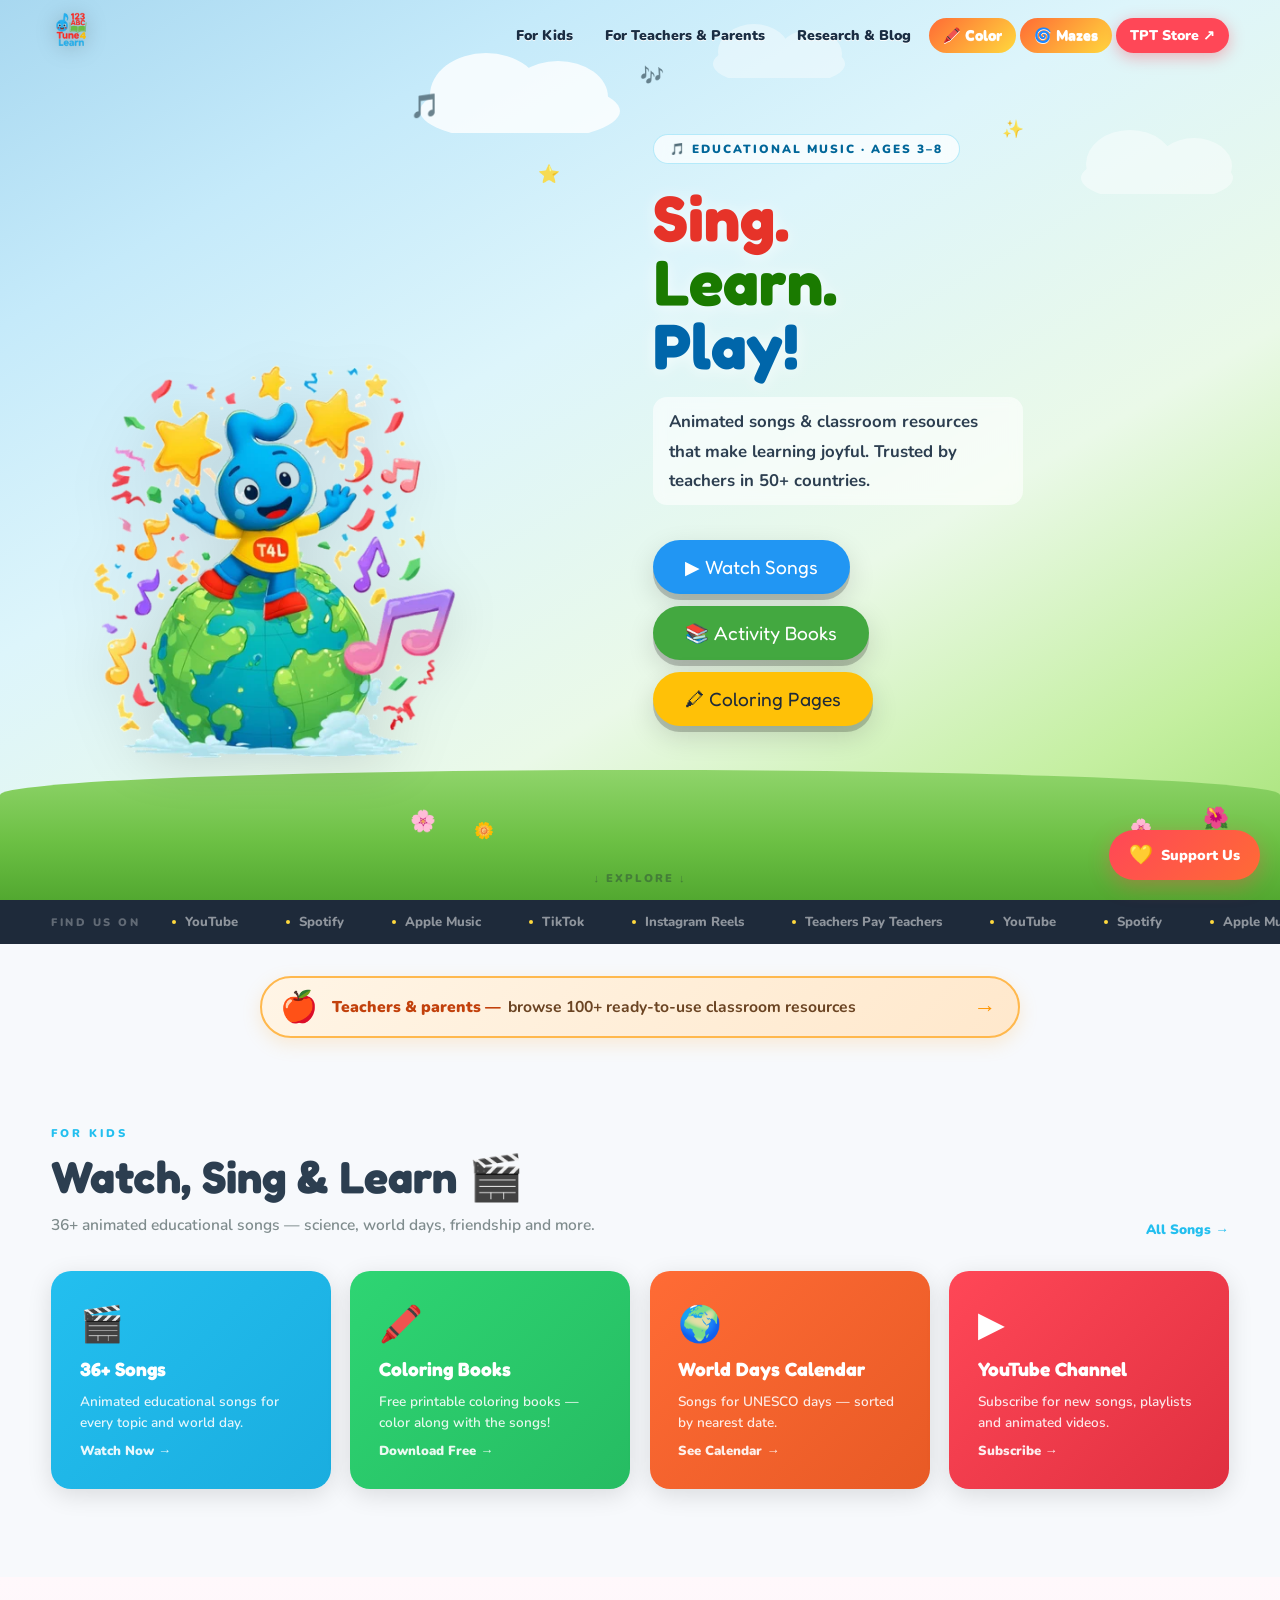
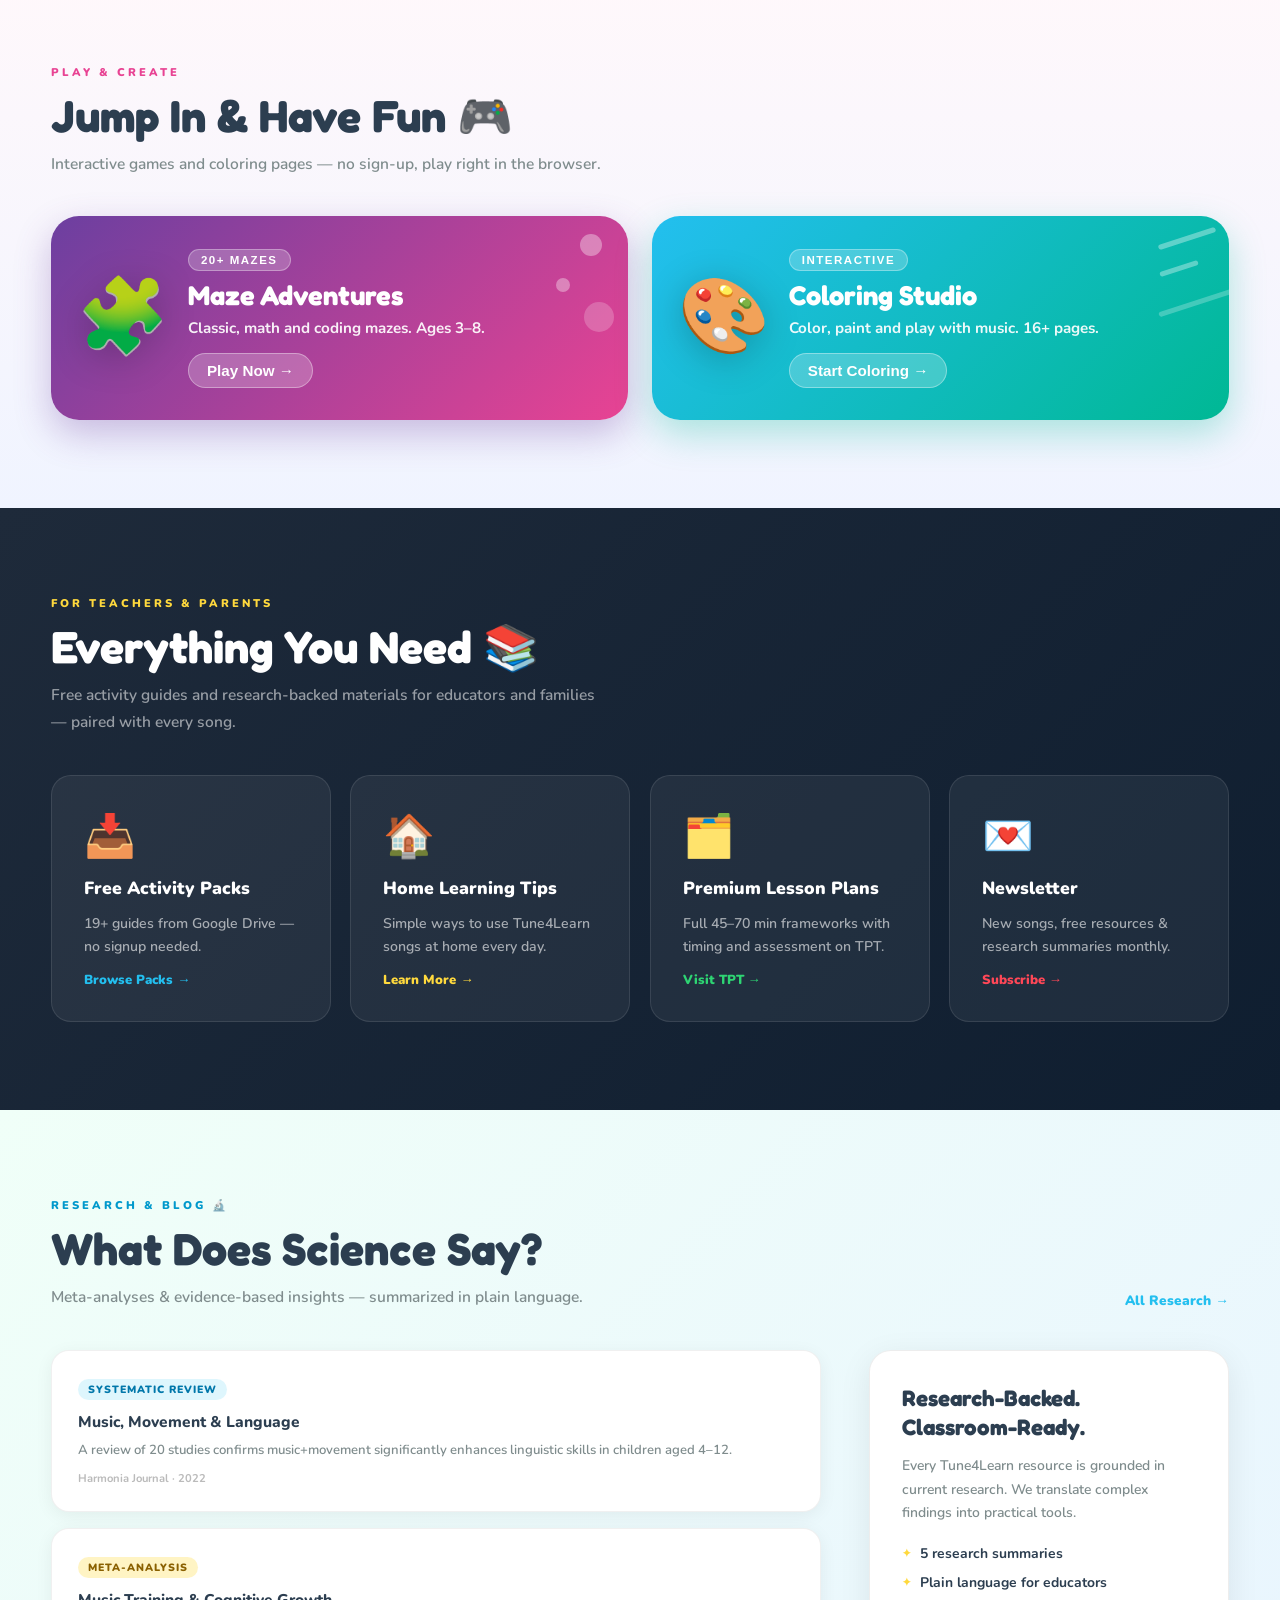
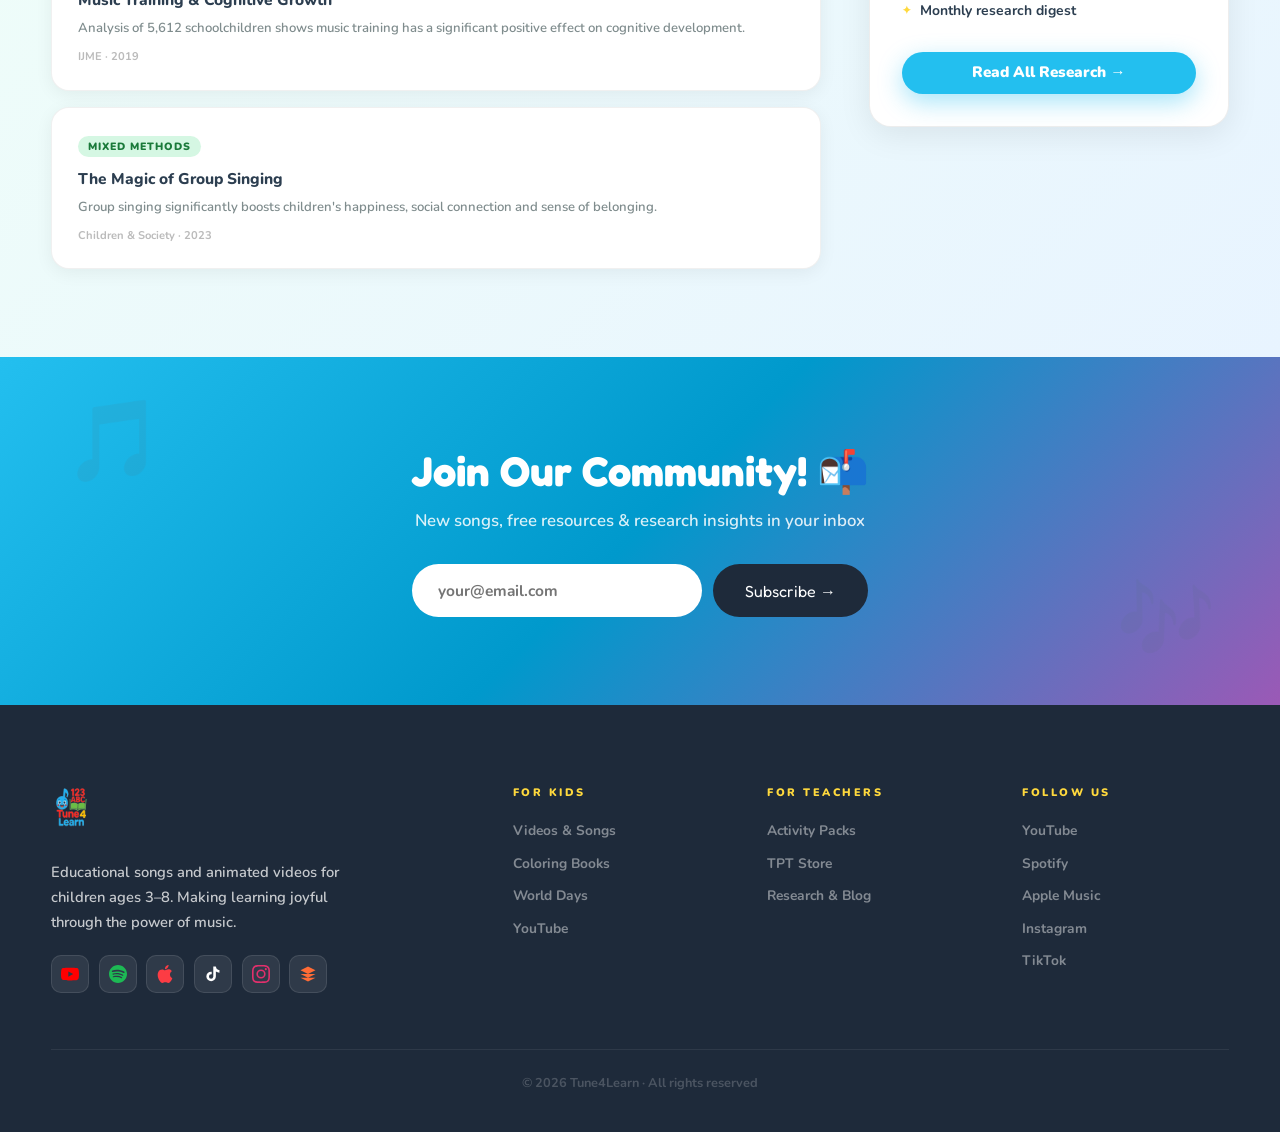
==== index.html @ 11f93ff1 "Add files via upload" ====
<!DOCTYPE html>
<html lang="en">
<head>
<meta charset="UTF-8"/>
<meta name="google-site-verification" content="AOgua7hyE2HhpsE_xLOZ-EpkVnEpRsf8wqdqk8Sj-CQ">
<meta name="viewport" content="width=device-width, initial-scale=1.0"/>
<title>Tune4Learn — Where Learning Sings</title>
<meta name="description" content="Educational songs and animated videos for children ages 3–8. Learn numbers, letters, science and values through joyful music — plus free coloring pages and maze puzzles.">
<meta name="keywords" content="educational songs, kids videos, learning songs, preschool music, kindergarten, ABC songs, number songs, Tune4Learn, kids coloring pages, math mazes">
<meta name="author" content="Tune4Learn">
<meta name="theme-color" content="#23BFEF">
<link rel="canonical" href="https://tune4learn.com/">
<!-- Open Graph -->
<meta property="og:type" content="website">
<meta property="og:title" content="Tune4Learn — Where Learning Sings">
<meta property="og:description" content="Educational songs and animated videos for children ages 3–8. Learn through the power of music.">
<meta property="og:url" content="https://tune4learn.com/">
<meta property="og:site_name" content="Tune4Learn">
<meta property="og:image" content="https://tune4learn.com/assets/og-default.png">
<meta property="og:image:width" content="1200">
<meta property="og:image:height" content="630">
<!-- Twitter Card -->
<meta name="twitter:card" content="summary_large_image">
<meta name="twitter:title" content="Tune4Learn — Where Learning Sings">
<meta name="twitter:description" content="Educational songs and animated videos for children ages 3–8. Learn through music.">
<meta name="twitter:image" content="https://tune4learn.com/assets/og-default.png">
<link rel="preconnect" href="https://fonts.googleapis.com">
<link rel="preconnect" href="https://fonts.gstatic.com" crossorigin>
<link href="https://fonts.googleapis.com/css2?family=Fredoka+One&family=Nunito:wght@600;700;800;900&display=swap" rel="stylesheet">
<style>
:root {
  --sky:#23BFEF; --sun:#FFD93D; --red:#FF4757;
  --green:#2ED573; --purple:#9B59B6; --orange:#FF6B35;
  --dark:#1E2A3A; --text:#2C3E50; --muted:#7F8C8D; --offwhite:#F7F9FC;
}
*,*::before,*::after{box-sizing:border-box;margin:0;padding:0;}
html{scroll-behavior:smooth;}
body{font-family:'Nunito',sans-serif;background:var(--offwhite);color:var(--text);overflow-x:hidden;}

/* ── NAVBAR ── */
.navbar{position:fixed;top:0;left:0;right:0;z-index:999;height:70px;display:flex;align-items:center;padding:0 4vw;gap:2rem;transition:background 0.3s,box-shadow 0.3s;}.navbar.scrolled{background:rgba(255,255,255,0.97);backdrop-filter:blur(16px);box-shadow:0 2px 20px rgba(0,0,0,0.08);}
.navbar.scrolled{background:rgba(255,255,255,0.96);backdrop-filter:blur(16px);box-shadow:0 2px 20px rgba(0,0,0,0.08);}
.nav-logo img{height:44px;width:auto;filter:drop-shadow(0 2px 10px rgba(0,0,0,0.25));}
.nav-links{display:flex;align-items:center;gap:4px;list-style:none;margin-left:auto;}
.nav-links a{text-decoration:none;color:#1a2e44;font-weight:900;font-size:0.88rem;padding:8px 14px;border-radius:30px;transition:all 0.2s;text-shadow:0 1px 0 rgba(255,255,255,0.9);}
.navbar.scrolled .nav-links a{color:var(--text);text-shadow:none;}
.nav-links a:hover{background:rgba(255,255,255,0.25);}
.navbar.scrolled .nav-links a:hover{background:var(--offwhite);color:var(--sky);}
.nav-cta{background:var(--red)!important;color:#fff!important;text-shadow:none!important;box-shadow:0 4px 16px rgba(255,71,87,0.4);}

/* ── HERO ── */
.hero{
  position:relative;width:100vw;height:100vh;min-height:620px;overflow:hidden;
  /* Sky gradient */
  background:linear-gradient(150deg,#A8D8F0 0%,#C5EAFA 20%,#DDF5FB 40%,#EAF9E8 65%,#C4EFA0 85%,#A0E070 100%);
}

/* Clouds */
.cloud{position:absolute;z-index:1;pointer-events:none;}
.cloud svg{width:100%;height:auto;fill:white;opacity:0.8;}
.cl1{top:5%;left:32%;width:220px;animation:drift 60s ease-in-out infinite;}
.cl2{top:14%;right:3%;width:170px;animation:drift 75s ease-in-out infinite reverse;opacity:0.55;}
.cl3{top:2%;left:55%;width:150px;animation:drift 90s ease-in-out infinite;opacity:0.5;}
@keyframes drift{0%,100%{transform:translateX(0)}50%{transform:translateX(32px)}}

/* Rainbow */
.rainbow{position:absolute;z-index:1;top:8%;right:1%;width:320px;height:160px;overflow:hidden;opacity:0.55;border-radius:160px 160px 0 0;}
.ra{position:absolute;bottom:0;left:50%;transform:translateX(-50%);border-radius:50%;border-style:solid;border-color:transparent;}
.ra1{width:320px;height:320px;border-top-color:#FF6B6B;border-width:18px;}
.ra2{width:284px;height:284px;border-top-color:#FFA94D;border-width:18px;bottom:18px;}
.ra3{width:248px;height:248px;border-top-color:#FFD93D;border-width:18px;bottom:36px;}
.ra4{width:212px;height:212px;border-top-color:#51CF66;border-width:18px;bottom:54px;}
.ra5{width:176px;height:176px;border-top-color:#339AF0;border-width:18px;bottom:72px;}
.ra6{width:140px;height:140px;border-top-color:#CC5DE8;border-width:18px;bottom:90px;}

/* Deco floaters */
.deco{position:absolute;z-index:2;pointer-events:none;animation:decoFloat 4s ease-in-out infinite;font-size:1.5rem;opacity:0.85;}
.de1{top:10%;left:32%;color:#FF4757;animation-delay:0s;}
.de2{top:18%;left:42%;font-size:1.1rem;color:#FFD93D;animation-delay:1s;}
.de3{top:7%; left:50%;color:#2ED573;font-size:1.2rem;animation-delay:2s;}
.de4{top:13%;right:20%;animation-delay:0.5s;font-size:1.1rem;}
@keyframes decoFloat{0%,100%{transform:translateY(0) rotate(-6deg)}50%{transform:translateY(-14px) rotate(6deg)}}

/* Ground */
.ground{position:absolute;bottom:0;left:0;right:0;z-index:2;height:130px;background:linear-gradient(180deg,#8FD46A 0%,#6CC044 55%,#52A830 100%);border-radius:65% 65% 0 0/25% 25% 0 0;}
.flower{position:absolute;z-index:3;font-size:1.3rem;animation:sway 4s ease-in-out infinite;}
.fl1{bottom:65px;left:32%;animation-delay:0s;}
.fl2{bottom:58px;left:37%;font-size:1rem;animation-delay:.5s;}
.fl3{bottom:68px;right:4%;animation-delay:1s;}
.fl4{bottom:60px;right:10%;font-size:1.1rem;animation-delay:.3s;}
@keyframes sway{0%,100%{transform:rotate(-4deg)}50%{transform:rotate(4deg)}}

/* ── MASCOT — Sol taraf ── */
.hero-mascot{
  position:absolute;
  left:3%;
  bottom:12%;
  z-index:3;
  width:clamp(260px,36vw,500px);
  height:auto;
  pointer-events:none;
  filter:drop-shadow(0 8px 24px rgba(0,0,0,0.12));
  animation:mascotFloat 3.8s ease-in-out infinite;
}
@keyframes mascotFloat{
  0%,100%{transform:translateY(0) rotate(-1deg);}
  50%{transform:translateY(-18px) rotate(1deg);}
}

/* ── TEXT — Right half ── */
.hero-text{
  position:absolute;
  right:0;top:0;
  width:50%;height:100%;
  z-index:5;
  display:flex;flex-direction:column;
  justify-content:center;
  padding:80px 5vw 120px 1vw;
}
.hero-eyebrow{
  display:inline-flex;align-items:center;gap:8px;
  background:rgba(255,255,255,0.72);
  border:1.5px solid rgba(35,191,239,0.3);
  color:#006699;font-weight:900;font-size:0.74rem;
  text-transform:uppercase;letter-spacing:2px;
  padding:6px 16px;border-radius:30px;
  margin-bottom:1.4rem;backdrop-filter:blur(8px);width:fit-content;
  animation:fadeUp 0.5s ease both;
}
.hero-title{
  font-family:'Fredoka One',cursive;
  font-size:clamp(3rem,5vw,5rem);
  line-height:1.0;margin-bottom:1.2rem;
  animation:fadeUp 0.6s 0.08s ease both;
  filter:drop-shadow(0 2px 8px rgba(255,255,255,0.7));
}
.ht1{display:block;color:#E63329;}
.ht2{display:block;color:#1a7a00;}
.ht3{display:block;color:#0066aa;}

.hero-sub{
  font-size:1.05rem;font-weight:700;color:#2C3E50;line-height:1.75;
  max-width:370px;margin-bottom:2.2rem;
  animation:fadeUp 0.6s 0.15s ease both;
  background:rgba(255,255,255,0.6);padding:10px 16px;
  border-radius:14px;backdrop-filter:blur(6px);
}
.hero-btns{display:flex;flex-direction:column;gap:12px;animation:fadeUp 0.6s 0.22s ease both;}
.cta-btn{
  display:inline-flex;align-items:center;gap:12px;
  padding:15px 32px;border-radius:60px;
  font-family:'Fredoka One',cursive;font-size:1.2rem;
  text-decoration:none;border:none;cursor:pointer;
  transition:transform 0.18s,box-shadow 0.18s;
  white-space:nowrap;width:fit-content;
  box-shadow:0 6px 0 rgba(0,0,0,0.2),0 10px 28px rgba(0,0,0,0.14);
}
.cta-btn:hover{transform:translateY(-4px);box-shadow:0 10px 0 rgba(0,0,0,0.2),0 18px 36px rgba(0,0,0,0.2);}
.cta-btn:active{transform:translateY(2px);box-shadow:0 3px 0 rgba(0,0,0,0.18);}
.cb-blue  {background:#2196F3;color:white;}
.cb-green {background:#43A840;color:white;}
.cb-yellow{background:#FFC107;color:#1E2A3A;}

.scroll-hint{position:absolute;bottom:14px;left:50%;transform:translateX(-50%);z-index:10;display:flex;flex-direction:column;align-items:center;gap:3px;font-size:0.7rem;font-weight:900;text-transform:uppercase;letter-spacing:2px;color:rgba(30,42,58,0.38);animation:hintBounce 2.5s ease-in-out infinite;}
@keyframes hintBounce{0%,100%{transform:translateX(-50%) translateY(0)}50%{transform:translateX(-50%) translateY(5px)}}
@keyframes fadeUp{from{opacity:0;transform:translateY(16px)}to{opacity:1;transform:translateY(0)}}

/* ── REST OF PAGE (unchanged) ── */
.platform-bar{background:var(--dark);padding:13px 4vw;display:flex;align-items:center;overflow:hidden;}
.pb-label{color:rgba(255,255,255,0.3);font-size:0.68rem;font-weight:900;text-transform:uppercase;letter-spacing:2.5px;white-space:nowrap;padding-right:2rem;flex-shrink:0;}
.pb-track{display:flex;gap:3rem;width:max-content;animation:ticker 24s linear infinite;}
.pb-item{display:flex;align-items:center;gap:9px;color:rgba(255,255,255,0.5);font-weight:800;font-size:0.82rem;white-space:nowrap;}
.pb-sep{width:4px;height:4px;border-radius:50%;background:var(--sun);flex-shrink:0;}
@keyframes ticker{from{transform:translateX(0)}to{transform:translateX(-50%)}}

.sec{padding:5.5rem 4vw;}.sec-inner{max-width:1280px;margin:0 auto;}
.sec-label{font-size:0.7rem;font-weight:900;text-transform:uppercase;letter-spacing:3px;color:var(--sky);margin-bottom:0.5rem;}
.sec-title{font-family:'Fredoka One',cursive;font-size:clamp(2rem,3.5vw,2.8rem);color:var(--text);margin-bottom:0.5rem;}
.sec-sub{font-size:0.97rem;color:var(--muted);font-weight:600;line-height:1.7;max-width:560px;}
.row-head{display:flex;align-items:flex-end;justify-content:space-between;margin-bottom:2rem;}
.see-all{display:inline-flex;align-items:center;gap:5px;font-weight:900;font-size:0.85rem;color:var(--sky);text-decoration:none;transition:gap 0.2s;flex-shrink:0;margin-left:1rem;}
.see-all:hover{gap:9px;}
.h-scroll{display:flex;gap:1.2rem;overflow-x:auto;padding-bottom:1rem;scroll-snap-type:x mandatory;-webkit-overflow-scrolling:touch;scrollbar-width:none;}
.h-scroll::-webkit-scrollbar{display:none;}.h-scroll>*{flex-shrink:0;scroll-snap-align:start;}
.vid-card{width:268px;border-radius:18px;overflow:hidden;text-decoration:none;color:var(--text);background:white;box-shadow:0 4px 20px rgba(0,0,0,0.08);transition:transform 0.25s,box-shadow 0.25s;}
.vid-card:hover{transform:translateY(-7px) scale(1.02);box-shadow:0 18px 48px rgba(0,0,0,0.14);}
.vid-thumb{aspect-ratio:16/9;position:relative;display:flex;align-items:center;justify-content:center;font-size:3.5rem;overflow:hidden;}
.vid-overlay{position:absolute;inset:0;background:rgba(0,0,0,0);display:flex;align-items:center;justify-content:center;transition:background 0.25s;}
.vid-card:hover .vid-overlay{background:rgba(0,0,0,0.2);}
.play-btn{width:52px;height:52px;border-radius:50%;background:white;display:flex;align-items:center;justify-content:center;font-size:1.1rem;opacity:0;transform:scale(0.5);transition:all 0.25s;box-shadow:0 4px 16px rgba(0,0,0,0.2);}
.vid-card:hover .play-btn{opacity:1;transform:scale(1);}
.vid-tag{position:absolute;top:10px;left:10px;font-size:0.65rem;font-weight:900;padding:3px 10px;border-radius:30px;text-transform:uppercase;letter-spacing:1px;backdrop-filter:blur(8px);}
.vid-info{padding:1.1rem 1.2rem;}.vid-info h4{font-size:0.9rem;font-weight:800;line-height:1.4;margin-bottom:0.3rem;}.vid-info p{font-size:0.75rem;color:var(--muted);font-weight:600;}
.cat-chip{display:flex;flex-direction:column;align-items:center;justify-content:center;gap:0.6rem;width:148px;aspect-ratio:1;border-radius:22px;cursor:pointer;text-decoration:none;color:var(--text);transition:transform 0.25s,box-shadow 0.25s;box-shadow:0 4px 16px rgba(0,0,0,0.07);}
.cat-chip:hover{transform:translateY(-6px) scale(1.05);box-shadow:0 16px 36px rgba(0,0,0,0.13);}.cat-chip span{font-size:2.8rem;}.cat-chip h4{font-size:0.82rem;font-weight:900;text-align:center;}
.day-card{width:196px;background:white;border-radius:18px;padding:1.3rem;box-shadow:0 4px 20px rgba(0,0,0,0.07);border:1.5px solid rgba(0,0,0,0.05);transition:transform 0.25s,box-shadow 0.25s;}
.day-card:hover{transform:translateY(-6px);box-shadow:0 16px 40px rgba(0,0,0,0.12);}.day-date{font-size:0.66rem;font-weight:900;text-transform:uppercase;letter-spacing:1.5px;color:var(--red);margin-bottom:0.5rem;}.day-emoji{font-size:2.2rem;display:block;margin-bottom:0.5rem;}.day-card h4{font-size:0.87rem;font-weight:800;line-height:1.35;margin-bottom:0.3rem;}.day-card p{font-size:0.74rem;color:var(--muted);font-weight:600;}.day-pill{display:inline-block;margin-top:0.6rem;font-size:0.65rem;font-weight:900;padding:3px 10px;border-radius:20px;text-transform:uppercase;letter-spacing:1px;}.dp-new{background:#d4ffd4;color:#1a8a1a;}.dp-soon{background:#fff3cd;color:#856404;}
.teachers-bg{background:linear-gradient(135deg,#1E2A3A 0%,#0f1e30 100%);padding:5.5rem 4vw;}.teachers-inner{max-width:1280px;margin:0 auto;}.teachers-bg .sec-label{color:var(--sun);}.teachers-bg .sec-title{color:white;}.teachers-bg .sec-sub{color:rgba(255,255,255,0.55);}
.t-grid{display:grid;grid-template-columns:repeat(auto-fit,minmax(260px,1fr));gap:1.2rem;margin-top:2.5rem;}
.t-card{background:rgba(255,255,255,0.06);border:1.5px solid rgba(255,255,255,0.1);border-radius:20px;padding:2rem;color:white;display:flex;flex-direction:column;gap:0.7rem;transition:all 0.25s;position:relative;overflow:hidden;}
.t-card::before{content:'';position:absolute;top:0;left:0;right:0;height:3px;transform:scaleX(0);transition:transform 0.3s;}
.tc1::before{background:linear-gradient(90deg,var(--sky),var(--green));}.tc2::before{background:linear-gradient(90deg,var(--sun),var(--orange));}.tc3::before{background:linear-gradient(90deg,var(--green),var(--sky));}.tc4::before{background:linear-gradient(90deg,var(--red),var(--purple));}
.t-card:hover::before{transform:scaleX(1);}.t-card:hover{background:rgba(255,255,255,0.1);transform:translateY(-5px);}.t-icon{font-size:2.6rem;}.t-card h3{font-size:1.1rem;font-weight:900;}.t-card p{font-size:0.88rem;color:rgba(255,255,255,0.6);line-height:1.7;flex:1;font-weight:600;}
.res-grid{display:grid;grid-template-columns:repeat(auto-fill,minmax(230px,1fr));gap:1.2rem;}
.res-card{background:white;border:1.5px solid rgba(0,0,0,0.06);border-radius:18px;padding:1.5rem;text-decoration:none;color:var(--text);display:flex;flex-direction:column;gap:0.5rem;box-shadow:0 4px 18px rgba(0,0,0,0.06);transition:all 0.25s;}.res-card:hover{transform:translateY(-5px);box-shadow:0 16px 40px rgba(0,0,0,0.11);}.res-emoji{font-size:2rem;}.res-card h4{font-size:0.92rem;font-weight:800;line-height:1.3;}.res-card p{font-size:0.76rem;color:var(--muted);font-weight:600;}.res-pill{display:inline-block;font-size:0.66rem;font-weight:900;padding:3px 10px;border-radius:20px;width:fit-content;text-transform:uppercase;letter-spacing:1px;}.rp-free{background:#d4ffd4;color:#1a8a1a;}.rp-paid{background:#ddeeff;color:#1a55aa;}
.research-bg{background:linear-gradient(135deg,#F0FFF8 0%,#E8F4FF 100%);padding:5.5rem 4vw;}.research-inner{max-width:1280px;margin:0 auto;}
.r-layout{display:grid;grid-template-columns:1fr 360px;gap:3rem;align-items:start;margin-top:2.5rem;}.r-stack{display:flex;flex-direction:column;gap:1rem;}
.r-card{background:white;border-radius:18px;padding:1.6rem;border:1.5px solid rgba(0,0,0,0.06);box-shadow:0 4px 18px rgba(0,0,0,0.06);transition:all 0.25s;cursor:pointer;}.r-card:hover{transform:translateX(6px);box-shadow:0 10px 32px rgba(0,0,0,0.1);}
.r-tag{display:inline-block;font-size:0.66rem;font-weight:900;text-transform:uppercase;letter-spacing:1px;padding:3px 10px;border-radius:20px;margin-bottom:0.7rem;}.rt1{background:rgba(35,191,239,0.15);color:#0077aa;}.rt2{background:rgba(255,217,61,0.3);color:#8a6000;}.rt3{background:rgba(46,213,115,0.2);color:#1a7a3a;}
.r-card h4{font-size:0.97rem;font-weight:800;line-height:1.45;margin-bottom:0.4rem;}.r-card p{font-size:0.82rem;color:var(--muted);line-height:1.65;font-weight:600;}.r-meta{font-size:0.7rem;color:#bbb;margin-top:0.6rem;font-weight:700;}
.r-sidebar{background:white;border-radius:22px;padding:2rem;border:1.5px solid rgba(0,0,0,0.07);box-shadow:0 8px 32px rgba(0,0,0,0.08);position:sticky;top:90px;}.r-sidebar h3{font-family:'Fredoka One',cursive;font-size:1.4rem;margin-bottom:0.8rem;line-height:1.3;}.r-sidebar p{font-size:0.87rem;color:var(--muted);line-height:1.7;margin-bottom:1.2rem;font-weight:600;}.r-list{list-style:none;display:flex;flex-direction:column;gap:0.6rem;margin-bottom:1.5rem;}.r-list li{display:flex;align-items:center;gap:9px;font-size:0.87rem;font-weight:700;}.r-list li::before{content:"✦";color:var(--sun);font-size:0.7rem;}
.nl-wrap{background:linear-gradient(135deg,var(--sky) 0%,#0099cc 50%,var(--purple) 100%);padding:5.5rem 4vw;position:relative;overflow:hidden;}.nl-wrap::before{content:'🎵';position:absolute;top:30px;left:5%;font-size:5rem;opacity:0.1;}.nl-wrap::after{content:'🎶';position:absolute;bottom:30px;right:5%;font-size:5rem;opacity:0.1;}
.nl-box{max-width:680px;margin:0 auto;text-align:center;position:relative;z-index:1;}.nl-box h2{font-family:'Fredoka One',cursive;font-size:2.6rem;color:white;margin-bottom:0.8rem;}.nl-box p{color:rgba(255,255,255,0.85);font-size:1.05rem;margin-bottom:2rem;font-weight:600;}
.nl-checks{display:flex;gap:1.4rem;justify-content:center;flex-wrap:wrap;margin-bottom:1.8rem;}.nl-check{display:flex;align-items:center;gap:6px;color:white;font-size:0.88rem;font-weight:800;cursor:pointer;}.nl-check input{width:16px;height:16px;accent-color:white;}
.nl-form{display:flex;gap:0.7rem;justify-content:center;flex-wrap:wrap;}.nl-input{padding:1rem 1.6rem;border:none;border-radius:50px;font-family:'Nunito',sans-serif;font-size:0.97rem;font-weight:700;width:290px;max-width:100%;outline:none;}.nl-submit{padding:1rem 2rem;background:var(--dark);color:white;border:none;border-radius:50px;font-family:'Fredoka One',cursive;font-size:1rem;cursor:pointer;transition:transform 0.2s;white-space:nowrap;}.nl-submit:hover{transform:scale(1.05);}
.blog-grid{display:grid;grid-template-columns:repeat(auto-fit,minmax(300px,1fr));gap:1.4rem;}
.blog-card{background:white;border:1.5px solid rgba(0,0,0,0.06);border-radius:20px;overflow:hidden;text-decoration:none;color:var(--text);box-shadow:0 4px 18px rgba(0,0,0,0.06);transition:all 0.25s;display:flex;flex-direction:column;}.blog-card:hover{transform:translateY(-6px);box-shadow:0 18px 46px rgba(0,0,0,0.12);}.blog-accent{height:5px;}.blog-body{padding:1.5rem;flex:1;}.blog-label{display:inline-block;font-size:0.66rem;font-weight:900;padding:3px 10px;border-radius:20px;margin-bottom:0.7rem;text-transform:uppercase;letter-spacing:1px;}.blog-card h3{font-size:1rem;font-weight:800;line-height:1.5;}.blog-foot{padding:1rem 1.5rem;border-top:1.5px solid rgba(0,0,0,0.05);display:flex;justify-content:space-between;align-items:center;}.blog-date{font-size:0.74rem;color:var(--muted);font-weight:700;}.blog-read{font-size:0.78rem;font-weight:900;color:var(--sky);}
footer{background:var(--dark);padding:5rem 4vw 2.5rem;}.footer-inner{max-width:1280px;margin:0 auto;}.footer-grid{display:grid;grid-template-columns:2fr 1fr 1fr 1fr;gap:3rem;margin-bottom:3.5rem;}.footer-logo{height:50px;margin-bottom:1.2rem;}.footer-brand,.footer-brand p{color:rgba(255,255,255,0.75);font-size:0.92rem;line-height:1.7;font-weight:600;max-width:34ch;}.soc-row{display:flex;gap:0.6rem;margin-top:1.2rem;}.soc-btn{width:38px;height:38px;border-radius:10px;background:rgba(255,255,255,0.08);display:flex;align-items:center;justify-content:center;text-decoration:none;font-size:0.95rem;transition:all 0.2s;border:1px solid rgba(255,255,255,0.1);}.soc-btn:hover{background:rgba(255,255,255,0.16);transform:translateY(-2px);}.footer-col h5{font-size:0.68rem;font-weight:900;text-transform:uppercase;letter-spacing:2.5px;color:var(--sun);margin-bottom:1.2rem;}.footer-col ul{list-style:none;display:flex;flex-direction:column;gap:0.65rem;}.footer-col a{color:rgba(255,255,255,0.45);text-decoration:none;font-size:0.86rem;font-weight:700;transition:color 0.2s;}.footer-col a:hover{color:white;}.footer-bottom{border-top:1px solid rgba(255,255,255,0.07);padding-top:1.5rem;text-align:center;color:rgba(255,255,255,0.2);font-size:0.8rem;font-weight:700;}
.btn{display:inline-flex;align-items:center;gap:8px;padding:13px 28px;border-radius:50px;font-family:'Nunito',sans-serif;font-weight:900;font-size:0.95rem;text-decoration:none;border:none;cursor:pointer;transition:transform 0.2s,box-shadow 0.2s;line-height:1;}.btn:hover{transform:translateY(-3px);}.btn-sky{background:var(--sky);color:white;box-shadow:0 8px 24px rgba(35,191,239,0.4);}.btn-sun{background:var(--sun);color:var(--dark);box-shadow:0 8px 24px rgba(255,217,61,0.4);}.btn-dark{background:var(--dark);color:white;box-shadow:0 8px 24px rgba(0,0,0,0.2);}

.teaser-grid{display:grid;grid-template-columns:repeat(auto-fit,minmax(240px,1fr));gap:1.2rem;margin-top:2rem;}
.teaser-grid .t-card{text-decoration:none;color:white;}
.t-link{font-size:0.82rem;font-weight:900;color:var(--sun);margin-top:auto;}
.aos{opacity:1;transform:translateY(0);}
@media(max-width:1024px){
  /* ── TABLET breakpoint (768–1024px) — DİKEY düzen ── */
  .hero{
    height:auto!important;min-height:0!important;
    padding:90px 0 0!important;
    display:flex!important;flex-direction:column!important;
  }
  .hero-text{
    position:static!important;
    width:100%!important;height:auto!important;
    padding:10px 6vw 20px!important;
    align-items:center!important;
    text-align:center!important;
  }
  .hero-eyebrow{margin:0 auto 1rem;}
  .hero-title{font-size:clamp(2.6rem,6vw,4rem)!important;text-align:center!important;}
  .hero-sub{font-size:1rem;max-width:520px;margin-left:auto;margin-right:auto;text-align:center!important;}
  .hero-btns{align-items:center!important;}
  .hero-mascot{
    display:block!important;
    position:static!important;
    width:clamp(220px,38vw,340px)!important;
    height:auto!important;
    margin:10px auto -24px!important;
  }
  .ground{position:relative!important;height:90px!important;margin-top:-30px!important;}
  .scroll-hint{display:none;}
}
@media(max-width:860px){
  .r-layout{grid-template-columns:1fr;}
  .footer-grid{grid-template-columns:1fr 1fr;}
  .idx-grid{grid-template-columns:1fr 1fr;}
  .t-grid{grid-template-columns:1fr 1fr;}
}
@media(max-width:580px){
  .navbar{background:rgba(255,255,255,0.97)!important;backdrop-filter:blur(16px);box-shadow:0 2px 12px rgba(0,0,0,0.08);}
  .nav-links{display:none!important;}
  /* HERO mobil ince ayarlar (yapı zaten 1024px kuralında dikey) */
  .hero-eyebrow{font-size:0.68rem;padding:5px 13px;}
  .hero-title{font-size:2.6rem!important;margin-bottom:0.9rem!important;}
  .hero-sub{font-size:0.95rem;margin-bottom:1.4rem!important;}
  .hero-btns{width:100%;max-width:340px;}
  .cta-btn{font-size:1rem;padding:12px 22px;width:100%;justify-content:center;}
  .hero-mascot{width:clamp(180px,55vw,240px)!important;margin:10px auto -20px!important;}
  .ground{height:70px!important;margin-top:-24px!important;}
  /* Gökyüzü dekorlarını mobilde küçült */
  .rainbow{width:160px!important;height:80px!important;top:72px!important;right:-16px!important;opacity:0.4!important;}
  .rainbow .ra1{width:160px;height:160px;border-width:11px;}
  .rainbow .ra2{width:142px;height:142px;border-width:11px;bottom:11px;}
  .rainbow .ra3{width:124px;height:124px;border-width:11px;bottom:22px;}
  .rainbow .ra4{width:106px;height:106px;border-width:11px;bottom:33px;}
  .rainbow .ra5{width:88px;height:88px;border-width:11px;bottom:44px;}
  .rainbow .ra6{width:70px;height:70px;border-width:11px;bottom:55px;}
  .cl1{width:110px!important;top:80px!important;left:4%!important;}
  .cl2{width:90px!important;top:110px!important;right:4%!important;}
  .cl3{display:none;}
  .de1,.de2,.de3,.de4{font-size:0.95rem!important;}
  .flower{font-size:1rem!important;}
  /* SECTIONS */
  .sec{padding:3rem 5vw;}
  .idx-grid{grid-template-columns:1fr;}
  .t-grid{grid-template-columns:1fr;}
  .teaser-grid{grid-template-columns:1fr;}
  .footer-grid{grid-template-columns:1fr;gap:2rem;}
  .footer-inner{padding:3rem 5vw 2rem;}
  .r-layout{grid-template-columns:1fr;}
  .nl-box h2{font-size:1.8rem;}
  .nl-form{flex-direction:column;align-items:center;}
  .nl-input{width:100%;}
}

/* INDEX TEASER CARDS */
.idx-grid{display:grid;grid-template-columns:repeat(auto-fit,minmax(220px,1fr));gap:1.2rem;margin-top:2rem;}

/* ── PLAY & CREATE ── */
.play-sec{background:linear-gradient(180deg,#FFF8FB 0%,#F0F4FF 100%);}

/* Teacher teaser — subtle bridge between platform-bar and sections */
.teacher-teaser{display:flex;align-items:center;gap:14px;max-width:760px;margin:32px auto 0;padding:14px 22px 14px 18px;background:linear-gradient(135deg,#FFF5E6 0%,#FFE8CC 100%);border:2px solid #FFB84D;border-radius:100px;text-decoration:none;color:#6B4423;box-shadow:0 6px 18px rgba(255,184,77,0.22);transition:transform 0.25s,box-shadow 0.25s;font-family:'Nunito',sans-serif;font-weight:700;font-size:0.98rem;}
.teacher-teaser:hover{transform:translateY(-3px);box-shadow:0 12px 28px rgba(255,184,77,0.35);border-color:#FF9500;}
.teacher-teaser .tt-emoji{font-size:1.9rem;line-height:1;flex-shrink:0;animation:ttBob 3s ease-in-out infinite;}
@keyframes ttBob{0%,100%{transform:translateY(0) rotate(-4deg);}50%{transform:translateY(-3px) rotate(4deg);}}
.teacher-teaser .tt-text{flex:1;line-height:1.35;}
.teacher-teaser .tt-text strong{color:#C2410C;font-weight:900;margin-right:3px;}
.teacher-teaser .tt-arrow{font-family:'Fredoka One',cursive;font-size:1.4rem;color:#FF9500;flex-shrink:0;transition:transform 0.25s;}
.teacher-teaser:hover .tt-arrow{transform:translateX(5px);}
@media(max-width:620px){
  .teacher-teaser{margin:22px 16px 0;padding:12px 18px 12px 14px;font-size:0.88rem;gap:10px;border-radius:22px;}
  .teacher-teaser .tt-emoji{font-size:1.6rem;}
  .teacher-teaser .tt-arrow{font-size:1.2rem;}
}

.play-grid{display:grid;grid-template-columns:1fr 1fr;gap:1.5rem;margin-top:2.4rem;}
.play-card{position:relative;overflow:hidden;display:grid;grid-template-columns:auto 1fr;gap:1.2rem;align-items:center;padding:2rem 2rem 2rem 1.6rem;border-radius:28px;text-decoration:none;color:#fff;background:var(--bg,#E84393);box-shadow:0 14px 36px rgba(232,67,147,0.28);transition:transform 0.32s cubic-bezier(0.22,1,0.36,1),box-shadow 0.32s;cursor:pointer;isolation:isolate;}
.play-mazes{--bg:linear-gradient(135deg,#6C3FA0 0%,#E84393 100%);box-shadow:0 14px 36px rgba(108,63,160,0.32);}
.play-coloring{--bg:linear-gradient(135deg,#23BFEF 0%,#00B894 100%);box-shadow:0 14px 36px rgba(0,184,148,0.3);}
.play-card:hover{transform:translateY(-6px) scale(1.012);box-shadow:0 22px 52px rgba(108,63,160,0.42);}
.play-card:active{transform:scale(0.99);}
.play-card:focus-visible{outline:3px solid #fff;outline-offset:4px;}
.play-emoji{font-size:4.6rem;line-height:1;filter:drop-shadow(0 6px 18px rgba(0,0,0,0.22));animation:playFloat 3.2s ease-in-out infinite;flex-shrink:0;}
@keyframes playFloat{0%,100%{transform:translateY(0) rotate(-4deg)}50%{transform:translateY(-8px) rotate(4deg)}}
.play-card:hover .play-emoji{animation-duration:1.4s;}
.play-body{min-width:0;}
.play-badge{display:inline-block;font-family:'Fredoka',sans-serif;font-size:0.72rem;font-weight:700;letter-spacing:1.5px;text-transform:uppercase;background:rgba(255,255,255,0.22);padding:4px 12px;border-radius:20px;margin-bottom:0.6rem;border:1.2px solid rgba(255,255,255,0.3);}
.play-card h3{font-family:'Fredoka One',cursive;font-size:1.7rem;margin:0 0 0.4rem;line-height:1.1;}
.play-card p{font-family:'Nunito',sans-serif;font-weight:700;font-size:0.95rem;opacity:0.92;margin:0 0 0.9rem;line-height:1.45;}
.play-cta{display:inline-flex;align-items:center;gap:5px;font-family:'Fredoka',sans-serif;font-weight:700;font-size:0.95rem;background:rgba(255,255,255,0.22);padding:8px 18px;border-radius:50px;border:1.5px solid rgba(255,255,255,0.35);transition:all 0.25s;}
.play-card:hover .play-cta{background:#fff;color:#1E2A3A;transform:translateX(4px);}
/* Decorative dots / stripes */
.play-decor{position:absolute;top:0;right:0;width:140px;height:140px;opacity:0.35;pointer-events:none;z-index:-1;}
.play-decor .dot{position:absolute;border-radius:50%;background:#fff;}
.play-decor .d1{width:22px;height:22px;top:18px;right:26px;animation:dotBob 4.5s ease-in-out infinite;}
.play-decor .d2{width:14px;height:14px;top:62px;right:58px;animation:dotBob 5.4s ease-in-out infinite 0.3s;}
.play-decor .d3{width:30px;height:30px;top:86px;right:14px;animation:dotBob 6s ease-in-out infinite 0.6s;opacity:0.6;}
@keyframes dotBob{0%,100%{transform:translateY(0)}50%{transform:translateY(-6px)}}
.play-decor .stripe{position:absolute;height:5px;border-radius:5px;background:#fff;}
.play-decor .s1{width:60px;top:20px;right:12px;transform:rotate(-18deg);}
.play-decor .s2{width:40px;top:50px;right:30px;transform:rotate(-18deg);}
.play-decor .s3{width:80px;top:84px;right:-8px;transform:rotate(-18deg);opacity:0.7;}
@media(max-width:820px){
  .play-grid{grid-template-columns:1fr;gap:1.1rem;}
  .play-card{padding:1.6rem 1.5rem;}
  .play-emoji{font-size:3.8rem;}
  .play-card h3{font-size:1.45rem;}
}
.idx-card{border-radius:20px;padding:1.8rem;text-decoration:none;color:white;display:flex;flex-direction:column;gap:0.6rem;transition:all 0.25s;box-shadow:0 6px 24px rgba(0,0,0,0.12);}
.idx-card:hover{transform:translateY(-6px);box-shadow:0 16px 40px rgba(0,0,0,0.18);}
.idx-icon{font-size:2.2rem;}
.idx-card h3{font-family:'Fredoka One',cursive;font-size:1.2rem;}
.idx-card p{font-size:0.85rem;opacity:0.88;line-height:1.55;font-weight:600;flex:1;}
.idx-arrow{font-size:0.82rem;font-weight:900;opacity:0.9;}


/* HAMBURGER MENU */
.hamburger{display:none;flex-direction:column;gap:5px;cursor:pointer;padding:8px;border:none;background:none;z-index:1000;}@media(max-width:1100px){.hamburger{display:flex!important;}.nav-links{display:none!important;}} 
.hamburger span{display:block;width:24px;height:2.5px;background:var(--text);border-radius:2px;transition:all 0.3s;}
.mobile-menu{display:none;position:fixed;top:70px;left:0;right:0;background:rgba(255,255,255,0.98);backdrop-filter:blur(16px);border-bottom:2px solid #eee;z-index:998;padding:1rem 5%;flex-direction:column;gap:4px;box-shadow:0 8px 24px rgba(0,0,0,0.1);}
.mobile-menu.open{display:flex;}

.mobile-menu a{text-decoration:none;color:var(--text);font-weight:900;font-size:1rem;padding:12px 16px;border-radius:12px;transition:all 0.2s;}
.mobile-menu a:hover,.mobile-menu a.active{background:var(--sky);color:white;}
.mobile-menu .mob-tpt{background:var(--red);color:white;text-align:center;margin-top:4px;}



.new-badge{display:inline-block;background:#FF4757;color:white;font-size:0.6rem;font-weight:900;padding:2px 7px;border-radius:20px;text-transform:uppercase;letter-spacing:1px;vertical-align:middle;margin-left:6px;animation:pulse 2s infinite;}
@keyframes pulse{0%,100%{opacity:1;}50%{opacity:0.6;}}

.nav-link-color{text-decoration:none;color:var(--text);font-weight:900;font-size:0.88rem;padding:8px 14px;border-radius:30px;background:linear-gradient(135deg,#FF6B35,#FFD93D);color:white!important;transition:all 0.2s;}
.nav-link-color:hover{transform:translateY(-2px);box-shadow:0 4px 12px rgba(255,107,53,0.4);}
</style>
<style>
  @font-face {font-display:block;font-family:Roboto;src:url(https://assets.brevo.com/font/Roboto/Latin/normal/normal/7529907e9eaf8ebb5220c5f9850e3811.woff2) format("woff2")}
  @font-face {font-display:fallback;font-family:Roboto;font-weight:700;src:url(https://assets.brevo.com/font/Roboto/Latin/bold/normal/3ef7cf158f310cf752d5ad08cd0e7e60.woff2) format("woff2")}
  #sib-container input::placeholder {text-align:left;font-family:Helvetica,sans-serif;color:#c0ccda;}
  #sib-container a {text-decoration:underline;color:#2BB2FC;}
</style>
<link rel="stylesheet" href="https://sibforms.com/forms/end-form/build/sib-styles.css">
<link rel="stylesheet" href="https://sibforms.com/forms/end-form/build/sib-styles.css">
<link rel="icon" type="image/x-icon" href="[data-uri]">
<link rel="apple-touch-icon" href="assets/t4l-apple-icon.png">
<!-- Google Analytics -->
<script async src="https://www.googletagmanager.com/gtag/js?id=G-SSPW3HB9F8"></script>
<script>
  window.dataLayer = window.dataLayer || [];
  function gtag(){dataLayer.push(arguments);}
  gtag('js', new Date());
  gtag('config', 'G-SSPW3HB9F8');
  // ── GA4 event helpers ──
  window.t4lTrack = function(name, params){
    try { gtag('event', name, params || {}); } catch(e) {}
  };
  // Auto-track outbound nav links (header/footer) once DOM is ready
  document.addEventListener('DOMContentLoaded', function(){
    document.querySelectorAll('a[href]').forEach(function(a){
      const href = a.getAttribute('href') || '';
      // Track internal nav (.html links). YouTube/outbound is handled per-page.
      if (href.endsWith('.html')) {
        a.addEventListener('click', function(){
          window.t4lTrack('nav_click', {
            link_url: href,
            link_text: (a.textContent || '').trim().substring(0, 80),
            page: location.pathname
          });
        }, { passive: true });
      }
    });
  });
</script>
<style>
/* ── Accessibility: Reduced motion ── */
@media (max-width: 700px) {
  /* Mobile: turn off background floaty decor — saves battery, calmer feel */
  .cl1, .cl2, .cl3, .deco, .flower { animation: none !important; }
  .play-decor .d1, .play-decor .d2, .play-decor .d3 { animation: none !important; }
}

@media (prefers-reduced-motion: reduce) {
  *, *::before, *::after {
    animation-duration: 0.001ms !important;
    animation-iteration-count: 1 !important;
    transition-duration: 0.001ms !important;
    scroll-behavior: auto !important;
  }
}
</style>
<script type="application/ld+json">
{
  "@context": "https://schema.org",
  "@graph": [
    {
      "@type": "EducationalOrganization",
      "@id": "https://tune4learn.com/#org",
      "name": "Tune4Learn",
      "url": "https://tune4learn.com",
      "logo": "https://tune4learn.com/assets/t4l-logo.png",
      "description": "Educational music platform for children ages 3–8. Songs, coloring books and games that support global awareness and early childhood education.",
      "sameAs": [
        "https://www.youtube.com/@Tune4Learn"
      ]
    },
    {
      "@type": "WebSite",
      "@id": "https://tune4learn.com/#website",
      "url": "https://tune4learn.com",
      "name": "Tune4Learn",
      "publisher": {
        "@id": "https://tune4learn.com/#org"
      },
      "inLanguage": "en"
    },
    {
      "@type": "WebPage",
      "@id": "https://tune4learn.com/#home",
      "url": "https://tune4learn.com/",
      "name": "Tune4Learn — Educational Music for Children",
      "isPartOf": {
        "@id": "https://tune4learn.com/#website"
      },
      "about": {
        "@id": "https://tune4learn.com/#org"
      }
    }
  ]
}
</script>
<!-- Schema.org / JSON-LD for SEO rich results -->
<script type="application/ld+json">
{
  "@context": "https://schema.org",
  "@graph": [
    {
      "@type": "Organization",
      "@id": "https://tune4learn.com/#organization",
      "name": "Tune4Learn",
      "url": "https://tune4learn.com",
      "logo": "https://tune4learn.com/assets/t4l-logo-small.webp",
      "description": "Educational songs, videos and interactive activities for children ages 3–8.",
      "sameAs": [
        "https://www.youtube.com/@Tune4Learn"
      ]
    },
    {
      "@type": "WebSite",
      "@id": "https://tune4learn.com/#website",
      "url": "https://tune4learn.com",
      "name": "Tune4Learn",
      "description": "Where Learning Sings — Educational songs and activities for kids.",
      "publisher": {"@id": "https://tune4learn.com/#organization"},
      "inLanguage": "en"
    },
    {
      "@type": "EducationalOrganization",
      "name": "Tune4Learn",
      "url": "https://tune4learn.com",
      "audience": {
        "@type": "EducationalAudience",
        "educationalRole": "student",
        "audienceType": "Children ages 3–8 (PreK to Grade 2)"
      }
    }
  ]
}
</script>
</head>
<body>
<a href="#main" class="skip-link">Skip to content</a>

<nav class="navbar" id="navbar">
  <a href="index.html" class="nav-logo"><picture><source srcset="assets/t4l-logo.webp" type="image/webp"><img src="assets/t4l-logo.png" alt="Tune4Learn" width="44" height="44" decoding="async"></picture></a>
  <ul class="nav-links">
    <li><a href="videos.html">For Kids</a></li>
    <li><a href="teachers.html">For Teachers &amp; Parents</a></li>
    <li><a href="research.html">Research &amp; Blog</a></li>
    <li><a href="coloring.html" class="nav-link-color">🖍️ Color</a></li>
    <li><a href="mazes.html" class="nav-link-color">🌀 Mazes</a>
    <a href="https://www.teacherspayteachers.com/store/tune4learn" target="_blank" class="nav-cta" rel="noopener noreferrer">TPT Store ↗</a></li>
  </ul>
  <button class="hamburger" id="hamburger" onclick="toggleMenu()">
    <span></span><span></span><span></span>
  </button>
</nav>
<div class="mobile-menu" id="mobileMenu">
    <a href="index.html" class="active">🏠 Home</a>
    <a href="videos.html">🎬 For Kids</a>
    <a href="teachers.html">📚 For Teachers & Parents</a>
    <a href="research.html">🔬 Research & Blog</a>
    <a href="coloring.html">🖍️ Color Online</a>
    <a href="mazes.html">🌀 Mazes</a>
    <a href="https://www.teacherspayteachers.com/store/tune4learn" target="_blank" class="mob-tpt" rel="noopener noreferrer">TPT Store ↗</a>
  </div>

<section class="hero" id="main">
  <!-- Clouds -->
  <div class="cloud cl1"><svg viewBox="0 0 220 88"><ellipse cx="110" cy="66" rx="100" ry="30"/><ellipse cx="76" cy="50" rx="56" ry="42"/><ellipse cx="148" cy="52" rx="50" ry="36"/></svg></div>
  <div class="cloud cl2"><svg viewBox="0 0 170 68"><ellipse cx="85" cy="52" rx="76" ry="24"/><ellipse cx="58" cy="38" rx="44" ry="34"/><ellipse cx="122" cy="40" rx="38" ry="28"/></svg></div>
  <div class="cloud cl3"><svg viewBox="0 0 150 60"><ellipse cx="75" cy="46" rx="66" ry="22"/><ellipse cx="50" cy="34" rx="36" ry="28"/><ellipse cx="106" cy="36" rx="32" ry="24"/></svg></div>

  <!-- Rainbow -->
  <div class="rainbow"><div class="ra ra1"></div><div class="ra ra2"></div><div class="ra ra3"></div><div class="ra ra4"></div><div class="ra ra5"></div><div class="ra ra6"></div></div>

  <!-- Deco -->
  <div class="deco de1">🎵</div><div class="deco de2">⭐</div><div class="deco de3">🎶</div><div class="deco de4">✨</div>

  <!-- Ground + flowers -->
  <div class="ground"></div>
  <div class="flower fl1">🌸</div><div class="flower fl2">🌼</div><div class="flower fl3">🌺</div><div class="flower fl4">🌸</div>

  <!-- Mascot -->
  <picture><source srcset="assets/t4l-mascot.webp" type="image/webp"><img class="hero-mascot" src="assets/t4l-mascot.png" alt="T4L Mascot" width="500" height="500" decoding="async"></picture>

  <div class="hero-text">
    <div class="hero-eyebrow">🎵 Educational Music · Ages 3–8</div>
    <h1 class="hero-title">
      <span class="ht1">Sing.</span>
      <span class="ht2">Learn.</span>
      <span class="ht3">Play!</span>
    </h1>
    <p class="hero-sub">Animated songs &amp; classroom resources that make learning joyful. Trusted by teachers in 50+ countries.</p>
    <div class="hero-btns">
      <a href="videos.html" class="cta-btn cb-blue">▶ Watch Songs</a>
      <a href="teachers.html" class="cta-btn cb-green">📚 Activity Books</a>
      <a href="coloring.html" class="cta-btn cb-yellow">🖍 Coloring Pages</a>
    </div>
  </div>

  <div class="scroll-hint">↓ explore ↓</div>
</section>

<div class="platform-bar"><span class="pb-label">Find us on</span><div class="pb-track"><div class="pb-item"><div class="pb-sep"></div>YouTube</div><div class="pb-item"><div class="pb-sep"></div>Spotify</div><div class="pb-item"><div class="pb-sep"></div>Apple Music</div><div class="pb-item"><div class="pb-sep"></div>TikTok</div><div class="pb-item"><div class="pb-sep"></div>Instagram Reels</div><div class="pb-item"><div class="pb-sep"></div>Teachers Pay Teachers</div><div class="pb-item"><div class="pb-sep"></div>YouTube</div><div class="pb-item"><div class="pb-sep"></div>Spotify</div><div class="pb-item"><div class="pb-sep"></div>Apple Music</div><div class="pb-item"><div class="pb-sep"></div>TikTok</div><div class="pb-item"><div class="pb-sep"></div>Instagram Reels</div><div class="pb-item"><div class="pb-sep"></div>Teachers Pay Teachers</div></div></div>

<!-- TEACHER TEASER -->
<a href="teachers.html" class="teacher-teaser" aria-label="Go to teachers resources">
  <span class="tt-emoji" aria-hidden="true">🍎</span>
  <span class="tt-text">
    <strong>Teachers &amp; parents —</strong> browse 100+ ready-to-use classroom resources
  </span>
  <span class="tt-arrow" aria-hidden="true">→</span>
</a>

<!-- FOR KIDS -->
<section class="sec" id="videos">
  <div class="sec-inner">
    <div class="row-head">
      <div>
        <div class="sec-label">For Kids</div>
        <h2 class="sec-title">Watch, Sing &amp; Learn 🎬</h2>
        <p class="sec-sub">36+ animated educational songs — science, world days, friendship and more.</p>
      </div>
      <a href="videos.html" class="see-all">All Songs →</a>
    </div>
    <div class="idx-grid">
      <a href="videos.html" class="idx-card" style="background:linear-gradient(135deg,#23BFEF,#1aaddf);">
        <div class="idx-icon">🎬</div>
        <h3>36+ Songs</h3>
        <p>Animated educational songs for every topic and world day.</p>
        <span class="idx-arrow">Watch Now →</span>
      </a>
      <a href="videos.html" class="idx-card" style="background:linear-gradient(135deg,#2ED573,#26bc62);">
        <div class="idx-icon">🖍️</div>
        <h3>Coloring Books</h3>
        <p>Free printable coloring books — color along with the songs!</p>
        <span class="idx-arrow">Download Free →</span>
      </a>
      <a href="videos.html" class="idx-card" style="background:linear-gradient(135deg,#FF6B35,#e85a25);">
        <div class="idx-icon">🌍</div>
        <h3>World Days Calendar</h3>
        <p>Songs for UNESCO days — sorted by nearest date.</p>
        <span class="idx-arrow">See Calendar →</span>
      </a>
      <a href="https://youtube.com/@tune4learn" target="_blank" class="idx-card" style="background:linear-gradient(135deg,#FF4757,#e03040);" rel="noopener noreferrer">
        <div class="idx-icon">▶</div>
        <h3>YouTube Channel</h3>
        <p>Subscribe for new songs, playlists and animated videos.</p>
        <span class="idx-arrow">Subscribe →</span>
      </a>
    </div>
  </div>
</section>

<!-- PLAY & CREATE — Interactive entrance to mazes/coloring -->
<section class="sec play-sec" id="play-create" aria-labelledby="play-title">
  <div class="sec-inner">
    <div class="sec-label" style="color:#E84393;">Play &amp; Create</div>
    <h2 class="sec-title" id="play-title">Jump In &amp; Have Fun 🎮</h2>
    <p class="sec-sub">Interactive games and coloring pages — no sign-up, play right in the browser.</p>
    <div class="play-grid">
      <a href="mazes.html" class="play-card play-mazes" aria-label="Play educational mazes">
        <div class="play-emoji" aria-hidden="true">🧩</div>
        <div class="play-body">
          <div class="play-badge">20+ Mazes</div>
          <h3>Maze Adventures</h3>
          <p>Classic, math and coding mazes. Ages 3–8.</p>
          <span class="play-cta">Play Now →</span>
        </div>
        <div class="play-decor" aria-hidden="true">
          <span class="dot d1"></span><span class="dot d2"></span><span class="dot d3"></span>
        </div>
      </a>
      <a href="coloring.html" class="play-card play-coloring" aria-label="Open interactive coloring book">
        <div class="play-emoji" aria-hidden="true">🎨</div>
        <div class="play-body">
          <div class="play-badge">Interactive</div>
          <h3>Coloring Studio</h3>
          <p>Color, paint and play with music. 16+ pages.</p>
          <span class="play-cta">Start Coloring →</span>
        </div>
        <div class="play-decor" aria-hidden="true">
          <span class="stripe s1"></span><span class="stripe s2"></span><span class="stripe s3"></span>
        </div>
      </a>
    </div>
  </div>
</section>

<!-- FOR TEACHERS & PARENTS -->
<div class="teachers-bg" id="teachers">
  <div class="teachers-inner">
    <div class="">
      <div class="sec-label">For Teachers &amp; Parents</div>
      <h2 class="sec-title">Everything You Need 📚</h2>
      <p class="sec-sub">Free activity guides and research-backed materials for educators and families — paired with every song.</p>
    </div>
    <div class="t-grid">
      <a href="teachers.html" class="t-card tc1" style="text-decoration:none;">
        <div class="t-icon">📥</div>
        <h3>Free Activity Packs</h3>
        <p>19+ guides from Google Drive — no signup needed.</p>
        <span style="font-size:0.82rem;font-weight:900;color:var(--sky);margin-top:auto;">Browse Packs →</span>
      </a>
      <a href="teachers.html" class="t-card tc2" style="text-decoration:none;">
        <div class="t-icon">🏠</div>
        <h3>Home Learning Tips</h3>
        <p>Simple ways to use Tune4Learn songs at home every day.</p>
        <span style="font-size:0.82rem;font-weight:900;color:var(--sun);margin-top:auto;">Learn More →</span>
      </a>
      <a href="https://www.teacherspayteachers.com/store/tune4learn" target="_blank" class="t-card tc3" style="text-decoration:none;" rel="noopener noreferrer">
        <div class="t-icon">🗂️</div>
        <h3>Premium Lesson Plans</h3>
        <p>Full 45–70 min frameworks with timing and assessment on TPT.</p>
        <span style="font-size:0.82rem;font-weight:900;color:var(--green);margin-top:auto;">Visit TPT →</span>
      </a>
      <a href="teachers.html" class="t-card tc4" style="text-decoration:none;">
        <div class="t-icon">💌</div>
        <h3>Newsletter</h3>
        <p>New songs, free resources &amp; research summaries monthly.</p>
        <span style="font-size:0.82rem;font-weight:900;color:var(--red);margin-top:auto;">Subscribe →</span>
      </a>
    </div>
  </div>
</div>

<!-- RESEARCH -->
<div class="research-bg" id="research">
  <div class="research-inner">
    <div class="row-head">
      <div>
        <div class="sec-label" style="color:#0099cc;">Research &amp; Blog 🔬</div>
        <h2 class="sec-title">What Does Science Say?</h2>
        <p class="sec-sub">Meta-analyses &amp; evidence-based insights — summarized in plain language.</p>
      </div>
      <a href="research.html" class="see-all">All Research →</a>
    </div>
    <div class="r-layout">
      <div class="r-stack">
        <a href="research.html" class="r-card" style="text-decoration:none;color:inherit;">
          <span class="r-tag rt1">Systematic Review</span>
          <h4>Music, Movement &amp; Language</h4>
          <p>A review of 20 studies confirms music+movement significantly enhances linguistic skills in children aged 4–12.</p>
          <div class="r-meta">Harmonia Journal · 2022</div>
        </a>
        <a href="research.html" class="r-card" style="text-decoration:none;color:inherit;">
          <span class="r-tag rt2">Meta-Analysis</span>
          <h4>Music Training &amp; Cognitive Growth</h4>
          <p>Analysis of 5,612 schoolchildren shows music training has a significant positive effect on cognitive development.</p>
          <div class="r-meta">IJME · 2019</div>
        </a>
        <a href="research.html" class="r-card" style="text-decoration:none;color:inherit;">
          <span class="r-tag rt3">Mixed Methods</span>
          <h4>The Magic of Group Singing</h4>
          <p>Group singing significantly boosts children's happiness, social connection and sense of belonging.</p>
          <div class="r-meta">Children &amp; Society · 2023</div>
        </a>
      </div>
      <div class="r-sidebar">
        <h3>Research-Backed.<br>Classroom-Ready.</h3>
        <p>Every Tune4Learn resource is grounded in current research. We translate complex findings into practical tools.</p>
        <ul class="r-list">
          <li>5 research summaries</li>
          <li>Plain language for educators</li>
          <li>Monthly research digest</li>
        </ul>
        <a href="research.html" class="btn btn-sky" style="width:100%;justify-content:center;margin-top:0.5rem;">Read All Research →</a>
      </div>
    </div>
  </div>
</div>

<!-- NEWSLETTER -->
<div class="nl-wrap" id="newsletter">
  <div class="nl-box">
    <h2>Join Our Community! 📬</h2>
    <p>New songs, free resources &amp; research insights in your inbox</p>
    <div class="nl-form"><form id="sib-form" method="POST" action="https://833a3c92.sibforms.com/serve/[base64]" style="display:flex;gap:0.7rem;justify-content:center;flex-wrap:wrap;">
      <input type="text" name="EMAIL" class="nl-input" type="email" placeholder="your@email.com" required autocomplete="off">
      <input type="text" name="email_address_check" value="" style="display:none;">
      <input type="hidden" name="locale" value="en">
      <input type="hidden" name="html_type" value="simple">
      <button type="submit" class="nl-submit">Subscribe →</button>
    </form></div>
  </div>
</div>

<footer><div class="footer-inner"><div class="footer-grid"><div><picture><source srcset="assets/t4l-logo.webp" type="image/webp"><img src="assets/t4l-logo.png" alt="Tune4Learn" class="footer-logo" width="44" height="44" decoding="async" loading="lazy"></picture><p class="footer-brand">Educational songs and animated videos for children ages 3–8. Making learning joyful through the power of music.</p><div class="soc-row"><a href="https://youtube.com/@tune4learn" target="_blank" class="soc-btn" style="color:#FF0000;" rel="noopener noreferrer"><svg viewBox="0 0 24 24" fill="currentColor" width="18" height="18"><path d="M23.5 6.19a3.02 3.02 0 0 0-2.12-2.14C19.54 3.5 12 3.5 12 3.5s-7.54 0-9.38.55A3.02 3.02 0 0 0 .5 6.19C0 8.04 0 12 0 12s0 3.96.5 5.81a3.02 3.02 0 0 0 2.12 2.14C4.46 20.5 12 20.5 12 20.5s7.54 0 9.38-.55a3.02 3.02 0 0 0 2.12-2.14C24 15.96 24 12 24 12s0-3.96-.5-5.81zM9.75 15.5v-7l6.5 3.5-6.5 3.5z"/></svg></a><a href="https://open.spotify.com/intl-tr/artist/0RtYX9g5U4x5OBQBbZ7gUh" target="_blank" class="soc-btn" style="color:#1DB954;" rel="noopener noreferrer"><svg viewBox="0 0 24 24" fill="currentColor" width="18" height="18"><path d="M12 0C5.4 0 0 5.4 0 12s5.4 12 12 12 12-5.4 12-12S18.66 0 12 0zm5.521 17.34c-.24.359-.66.48-1.021.24-2.82-1.74-6.36-2.101-10.561-1.141-.418.122-.779-.179-.899-.539-.12-.421.18-.78.54-.9 4.56-1.021 8.52-.6 11.64 1.32.42.18.479.659.301 1.02zm1.44-3.3c-.301.42-.841.6-1.262.3-3.239-1.98-8.159-2.58-11.939-1.38-.479.12-1.02-.12-1.14-.6-.12-.48.12-1.021.6-1.141C9.6 9.9 15 10.561 18.72 12.84c.361.181.54.78.241 1.2zm.12-3.36C15.24 8.4 8.82 8.16 5.16 9.301c-.6.179-1.2-.181-1.38-.721-.18-.601.18-1.2.72-1.381 4.26-1.26 11.28-1.02 15.721 1.621.539.3.719 1.02.419 1.56-.299.421-1.02.599-1.559.3z"/></svg></a><a href="https://music.apple.com/us/artist/tune4learn/1781419056" target="_blank" class="soc-btn" style="color:#FC3C44;" rel="noopener noreferrer"><svg viewBox="0 0 24 24" fill="currentColor" width="18" height="18"><path d="M12.152 6.896c-.948 0-2.415-1.078-3.96-1.04-2.04.027-3.91 1.183-4.961 3.014-2.117 3.675-.546 9.103 1.519 12.09 1.013 1.454 2.208 3.09 3.792 3.039 1.52-.065 2.09-.987 3.935-.987 1.831 0 2.35.987 3.96.948 1.637-.026 2.676-1.48 3.676-2.948 1.156-1.688 1.636-3.325 1.662-3.415-.039-.013-3.182-1.221-3.22-4.857-.026-3.04 2.48-4.494 2.597-4.559-1.429-2.09-3.623-2.324-4.39-2.376-2-.156-3.675 1.09-4.61 1.09zM15.53 3.83c.843-1.012 1.4-2.427 1.245-3.83-1.207.052-2.662.805-3.532 1.818-.78.896-1.454 2.338-1.273 3.714 1.338.104 2.715-.688 3.559-1.701z"/></svg></a><a href="https://www.tiktok.com/@tune4learn" target="_blank" class="soc-btn" style="color:#ffffff;" rel="noopener noreferrer"><svg viewBox="0 0 24 24" fill="currentColor" width="18" height="18"><path d="M19.59 6.69a4.83 4.83 0 0 1-3.77-4.25V2h-3.45v13.67a2.89 2.89 0 0 1-2.88 2.5 2.89 2.89 0 0 1-2.89-2.89 2.89 2.89 0 0 1 2.89-2.89c.28 0 .54.04.79.1V9.01a6.33 6.33 0 0 0-.79-.05 6.34 6.34 0 0 0-6.34 6.34 6.34 6.34 0 0 0 6.34 6.34 6.34 6.34 0 0 0 6.33-6.34V8.69a8.18 8.18 0 0 0 4.78 1.52V6.76a4.85 4.85 0 0 1-1.01-.07z"/></svg></a><a href="https://www.instagram.com/Tune4Learn" target="_blank" class="soc-btn" style="color:#E1306C;" rel="noopener noreferrer"><svg viewBox="0 0 24 24" fill="currentColor" width="18" height="18"><path d="M12 2.163c3.204 0 3.584.012 4.85.07 3.252.148 4.771 1.691 4.919 4.919.058 1.265.069 1.645.069 4.849 0 3.205-.012 3.584-.069 4.849-.149 3.225-1.664 4.771-4.919 4.919-1.266.058-1.644.07-4.85.07-3.204 0-3.584-.012-4.849-.07-3.26-.149-4.771-1.699-4.919-4.92-.058-1.265-.07-1.644-.07-4.849 0-3.204.013-3.583.07-4.849.149-3.227 1.664-4.771 4.919-4.919 1.266-.057 1.645-.069 4.849-.069zM12 0C8.741 0 8.333.014 7.053.072 2.695.272.273 2.69.073 7.052.014 8.333 0 8.741 0 12c0 3.259.014 3.668.072 4.948.2 4.358 2.618 6.78 6.98 6.98C8.333 23.986 8.741 24 12 24c3.259 0 3.668-.014 4.948-.072 4.354-.2 6.782-2.618 6.979-6.98.059-1.28.073-1.689.073-4.948 0-3.259-.014-3.667-.072-4.947-.196-4.354-2.617-6.78-6.979-6.98C15.668.014 15.259 0 12 0zm0 5.838a6.162 6.162 0 1 0 0 12.324 6.162 6.162 0 0 0 0-12.324zM12 16a4 4 0 1 1 0-8 4 4 0 0 1 0 8zm6.406-11.845a1.44 1.44 0 1 0 0 2.881 1.44 1.44 0 0 0 0-2.881z"/></svg></a><a href="https://www.teacherspayteachers.com/store/tune4learn" target="_blank" class="soc-btn" style="color:#FF6B35;" rel="noopener noreferrer"><svg viewBox="0 0 24 24" fill="currentColor" width="18" height="18"><path d="M12 2L2 7l10 5 10-5-10-5zM2 17l10 5 10-5M2 12l10 5 10-5"/></svg></a></div></div><div class="footer-col"><h5>For Kids</h5><ul><li><a href="videos.html">Videos &amp; Songs</a></li><li><a href="videos.html">Coloring Books</a></li><li><a href="videos.html">World Days</a></li><li><a href="https://youtube.com/@tune4learn" target="_blank" rel="noopener noreferrer">YouTube</a></li></ul></div><div class="footer-col"><h5>For Teachers</h5><ul><li><a href="teachers.html">Activity Packs</a></li><li><a href="https://www.teacherspayteachers.com/store/tune4learn" target="_blank" rel="noopener noreferrer">TPT Store</a></li><li><a href="research.html">Research &amp; Blog</a></li></ul></div><div class="footer-col"><h5>Follow Us</h5><ul><li><a href="https://youtube.com/@tune4learn" target="_blank" rel="noopener noreferrer">YouTube</a></li><li><a href="https://open.spotify.com/intl-tr/artist/0RtYX9g5U4x5OBQBbZ7gUh" target="_blank" rel="noopener noreferrer">Spotify</a></li><li><a href="https://music.apple.com/us/artist/tune4learn/1781419056" target="_blank" rel="noopener noreferrer">Apple Music</a></li><li><a href="https://www.instagram.com/Tune4Learn" target="_blank" rel="noopener noreferrer">Instagram</a></li><li><a href="https://www.tiktok.com/@tune4learn" target="_blank" rel="noopener noreferrer">TikTok</a></li></ul></div></div><div class="footer-bottom"><p>© 2026 Tune4Learn · All rights reserved</p></div></div></footer>

<script data-cfasync="false" src="/cdn-cgi/scripts/5c5dd728/cloudflare-static/email-decode.min.js"></script>
<script>
function toggleMenu() {
  var menu = document.getElementById('mobileMenu');
  if (menu) menu.classList.toggle('open');
}
document.addEventListener('DOMContentLoaded', function() {
  document.addEventListener('click', function(e) {
    var menu = document.getElementById('mobileMenu');
    var btn = document.getElementById('hamburger');
    if (menu && btn && !menu.contains(e.target) && !btn.contains(e.target)) {
      menu.classList.remove('open');
    }
  });
});
</script><script>
  const nav=document.getElementById('navbar');
  window.addEventListener('scroll',()=>nav.classList.toggle('scrolled',window.scrollY>60));
  const obs=new IntersectionObserver(e=>e.forEach(x=>{if(x.isIntersecting)x.target.classList.add('in');}),{threshold:0.12,rootMargin:'0px 0px -36px 0px'});
  document.querySelectorAll('.aos').forEach(el=>obs.observe(el));
</script>
<!-- ============================================ -->
<!-- SUPPORT US WIDGET — Floating button + modal  -->
<!-- Bu bloğu tüm sayfalarda <script>
/* ── GA4 Event Tracking ── Delegated listener */
(function(){
  if(!window.gtag) return;
  document.addEventListener('click', function(e){
    const a = e.target.closest('a,button,[data-track]');
    if(!a) return;
    const href = (a.getAttribute('href')||'').toLowerCase();
    const txt = (a.textContent||'').trim().substring(0,60);
    const track = a.getAttribute('data-track');
    // YouTube video clicks
    if(href.includes('youtube.com/watch') || href.includes('youtu.be/')){
      const m = href.match(/(?:v=|youtu\.be\/)([\w-]{11})/);
      gtag('event','video_click',{video_id:m?m[1]:'',video_title:txt,page:location.pathname});
    }
    // PDF downloads
    else if(href.endsWith('.pdf') || a.hasAttribute('download')){
      gtag('event','file_download',{file_name:href.split('/').pop(),file_type:'pdf',page:location.pathname});
    }
    // External links (outbound)
    else if(href.startsWith('http') && !href.includes(location.hostname) && !href.startsWith('mailto:')){
      gtag('event','click_outbound',{link_url:href,link_text:txt});
    }
    // Custom-tracked actions (data-track="maze_open" etc.)
    if(track){
      gtag('event',track,{label:txt,page:location.pathname});
    }
  }, {passive:true});
})();
</script>
</body> etiketinden  -->
<!-- HEMEN ÖNCE yapıştırın. İş yapacak 3 parça:   -->
<!-- 1) CSS (stil) 2) HTML (buton+modal) 3) JS    -->
<!-- ============================================ -->
<style>
/* Floating buton (her sayfada sağ alt) */
.support-fab {
  position: fixed; right: 20px; bottom: 20px; z-index: 997;
  display: inline-flex; align-items: center; gap: 8px;
  background: linear-gradient(135deg, #FF4757 0%, #FF6B35 100%);
  color: white; font-family: 'Nunito', sans-serif; font-weight: 900;
  font-size: 0.9rem; padding: 12px 20px; border-radius: 30px;
  border: none; cursor: pointer; text-decoration: none;
  box-shadow: 0 6px 20px rgba(255,71,87,0.35);
  transition: transform 0.2s, box-shadow 0.2s;
  animation: supportPulse 2.5s ease-in-out infinite;
}
.support-fab:hover {
  transform: translateY(-3px) scale(1.04);
  box-shadow: 0 10px 28px rgba(255,71,87,0.5);
  animation: none;
}
.support-fab-icon { font-size: 1.2rem; }
@keyframes supportPulse {
  0%, 100% { box-shadow: 0 6px 20px rgba(255,71,87,0.35); }
  50% { box-shadow: 0 6px 28px rgba(255,71,87,0.6); }
}

/* Modal overlay */
.support-modal {
  display: none; position: fixed; inset: 0; z-index: 9998;
  background: rgba(0,0,0,0.6); backdrop-filter: blur(4px);
  align-items: center; justify-content: center; padding: 20px;
  animation: supportFadeIn 0.25s ease-out;
}
.support-modal.open { display: flex; }
@keyframes supportFadeIn {
  from { opacity: 0; }
  to { opacity: 1; }
}

/* Modal içeriği */
.support-box {
  background: white; border-radius: 24px; max-width: 440px; width: 100%;
  padding: 2rem 1.8rem; position: relative; max-height: 90vh; overflow-y: auto;
  animation: supportSlideUp 0.3s ease-out;
  font-family: 'Nunito', sans-serif;
}
@keyframes supportSlideUp {
  from { opacity: 0; transform: translateY(30px); }
  to { opacity: 1; transform: translateY(0); }
}
.support-close {
  position: absolute; top: 14px; right: 14px; width: 36px; height: 36px;
  background: #f4f4f4; border: none; border-radius: 50%; cursor: pointer;
  font-size: 1.3rem; color: #666; display: flex; align-items: center; justify-content: center;
  transition: all 0.2s;
}
.support-close:hover { background: #ff4757; color: white; transform: rotate(90deg); }

.support-head { text-align: center; margin-bottom: 1.4rem; }
.support-emoji { font-size: 2.8rem; display: block; margin-bottom: 0.5rem; }
.support-title {
  font-family: 'Fredoka One', cursive; font-size: 1.6rem;
  color: #1E2A3A; margin-bottom: 0.4rem;
}
.support-subtitle {
  font-size: 0.9rem; color: #7F8C8D; font-weight: 600;
  line-height: 1.55;
}

/* Opsiyon kartları */
.support-options { display: flex; flex-direction: column; gap: 10px; }
.support-option {
  display: flex; align-items: center; gap: 14px;
  padding: 14px 16px; border-radius: 16px; text-decoration: none;
  border: 2px solid #f0f0f0; background: white;
  transition: all 0.2s;
}
.support-option:hover {
  transform: translateX(4px); border-color: var(--support-color, #23BFEF);
  background: var(--support-bg, #f7fbff);
}
.support-option-emoji { font-size: 1.7rem; flex-shrink: 0; }
.support-option-body { flex: 1; }
.support-option-title {
  font-size: 0.95rem; font-weight: 900; color: #1E2A3A;
  margin-bottom: 2px;
}
.support-option-desc {
  font-size: 0.78rem; color: #7F8C8D; font-weight: 600;
  line-height: 1.4;
}
.support-option-arrow {
  color: var(--support-color, #23BFEF); font-weight: 900; font-size: 1.2rem;
}

/* Alt not */
.support-foot {
  margin-top: 1.4rem; padding-top: 1.2rem;
  border-top: 1.5px dashed #e5e5e5;
  text-align: center;
}
.support-foot p {
  font-size: 0.8rem; color: #7F8C8D; font-weight: 600; margin-bottom: 0.7rem;
}
.support-share-row { display: flex; gap: 8px; justify-content: center; flex-wrap: wrap; }
.support-share-btn {
  width: 40px; height: 40px; border-radius: 50%;
  display: flex; align-items: center; justify-content: center;
  text-decoration: none; font-size: 1.1rem; color: white;
  transition: transform 0.2s;
}
.support-share-btn:hover { transform: scale(1.15); }
.ss-yt { background: #FF0000; }
.ss-em { background: #EA4335; }
.ss-cp { background: #6C3FA0; border: none; cursor: pointer; font-family: inherit; font-size: 1.1rem; }

@media (max-width: 480px) {
  .support-fab { padding: 10px 16px; font-size: 0.85rem; right: 14px; bottom: 14px; }
  .support-box { padding: 1.6rem 1.3rem; border-radius: 20px; }
  .support-title { font-size: 1.35rem; }
}

/* Skip to content link — visible on keyboard focus only */
.skip-link{position:absolute;top:-100px;left:8px;background:#6C3FA0;color:#fff;padding:10px 18px;border-radius:0 0 10px 10px;font-family:'Fredoka',sans-serif;font-weight:700;font-size:0.92rem;text-decoration:none;z-index:9999;transition:top 0.2s;}
.skip-link:focus{top:0;outline:3px solid #FFD93D;}
</style>

<button class="support-fab" onclick="openSupportModal()">
  <span class="support-fab-icon">💛</span>
  <span>Support Us</span>
</button>

<div class="support-modal" id="supportModal" onclick="if(event.target===this)closeSupportModal()">
  <div class="support-box">
    <button class="support-close" onclick="closeSupportModal()" aria-label="Close">✕</button>

    <div class="support-head">
      <span class="support-emoji">💛</span>
      <div class="support-title">Support Tune4Learn</div>
      <p class="support-subtitle">Every contribution helps us create more educational songs and free resources for children around the world!</p>
    </div>

    <div class="support-options">

      <a href="https://www.teacherspayteachers.com/store/tune4learn" target="_blank" rel="noopener"
         class="support-option" style="--support-color:#FF6B35; --support-bg:#fff6ed;">
        <span class="support-option-emoji">🛒</span>
        <div class="support-option-body">
          <div class="support-option-title">Shop on TPT</div>
          <div class="support-option-desc">Premium activity packs &amp; teaching resources</div>
        </div>
        <span class="support-option-arrow">→</span>
      </a>

      <a href="https://ko-fi.com/tune4learn" target="_blank" rel="noopener"
         class="support-option" style="--support-color:#29ABE0; --support-bg:#f0f9ff;">
        <span class="support-option-emoji">☕</span>
        <div class="support-option-body">
          <div class="support-option-title">Buy Us a Coffee on Ko-fi</div>
          <div class="support-option-desc">One-time tips &amp; monthly support</div>
        </div>
        <span class="support-option-arrow">→</span>
      </a>

      <a href="https://youtube.com/@tune4learn?sub_confirmation=1" target="_blank" rel="noopener"
         class="support-option" style="--support-color:#FF4757; --support-bg:#fff5f5;">
        <span class="support-option-emoji">🔔</span>
        <div class="support-option-body">
          <div class="support-option-title">Subscribe on YouTube</div>
          <div class="support-option-desc">Free — but means the world to us!</div>
        </div>
        <span class="support-option-arrow">→</span>
      </a>

    </div>

    <div class="support-foot">
      <p>💬 <strong>Free &amp; easy:</strong> Share with fellow teachers!</p>
      <div class="support-share-row">
        <a href="https://youtube.com/@tune4learn" target="_blank" rel="noopener" class="support-share-btn ss-yt" aria-label="YouTube" title="Our YouTube channel">▶</a>
        <a href="mailto:?subject=Tune4Learn%20-%20Educational%20Songs&body=I%20found%20this%20great%20resource%20for%20teachers%20and%20parents:%20https://tune4learn.com" class="support-share-btn ss-em" aria-label="Email" title="Share via email">@</a>
        <button onclick="copyT4LLink(this)" class="support-share-btn ss-cp" aria-label="Copy link" title="Copy link">⧉</button>
      </div>
    </div>

  </div>
</div>

<script>
function copyT4LLink(btn) {
  const url = 'https://tune4learn.com';
  const original = btn.innerHTML;
  if (navigator.clipboard) {
    navigator.clipboard.writeText(url).then(() => {
      btn.innerHTML = '✓';
      btn.style.background = '#2ED573';
      setTimeout(() => { btn.innerHTML = original; btn.style.background = ''; }, 1500);
    }).catch(() => fallbackCopy(url, btn, original));
  } else {
    fallbackCopy(url, btn, original);
  }
}
function fallbackCopy(text, btn, original) {
  const ta = document.createElement('textarea');
  ta.value = text;
  ta.style.position = 'fixed';
  ta.style.opacity = '0';
  document.body.appendChild(ta);
  ta.select();
  try {
    document.execCommand('copy');
    btn.innerHTML = '✓';
    btn.style.background = '#2ED573';
    setTimeout(() => { btn.innerHTML = original; btn.style.background = ''; }, 1500);
  } catch (e) {}
  document.body.removeChild(ta);
}
function openSupportModal() {
  document.getElementById('supportModal').classList.add('open');
  document.body.style.overflow = 'hidden';
}
function closeSupportModal() {
  document.getElementById('supportModal').classList.remove('open');
  document.body.style.overflow = '';
}
document.addEventListener('keydown', function(e) {
  if (e.key === 'Escape') closeSupportModal();
});
</script>
<!-- === SUPPORT WIDGET SONU === -->

</body>
</html>
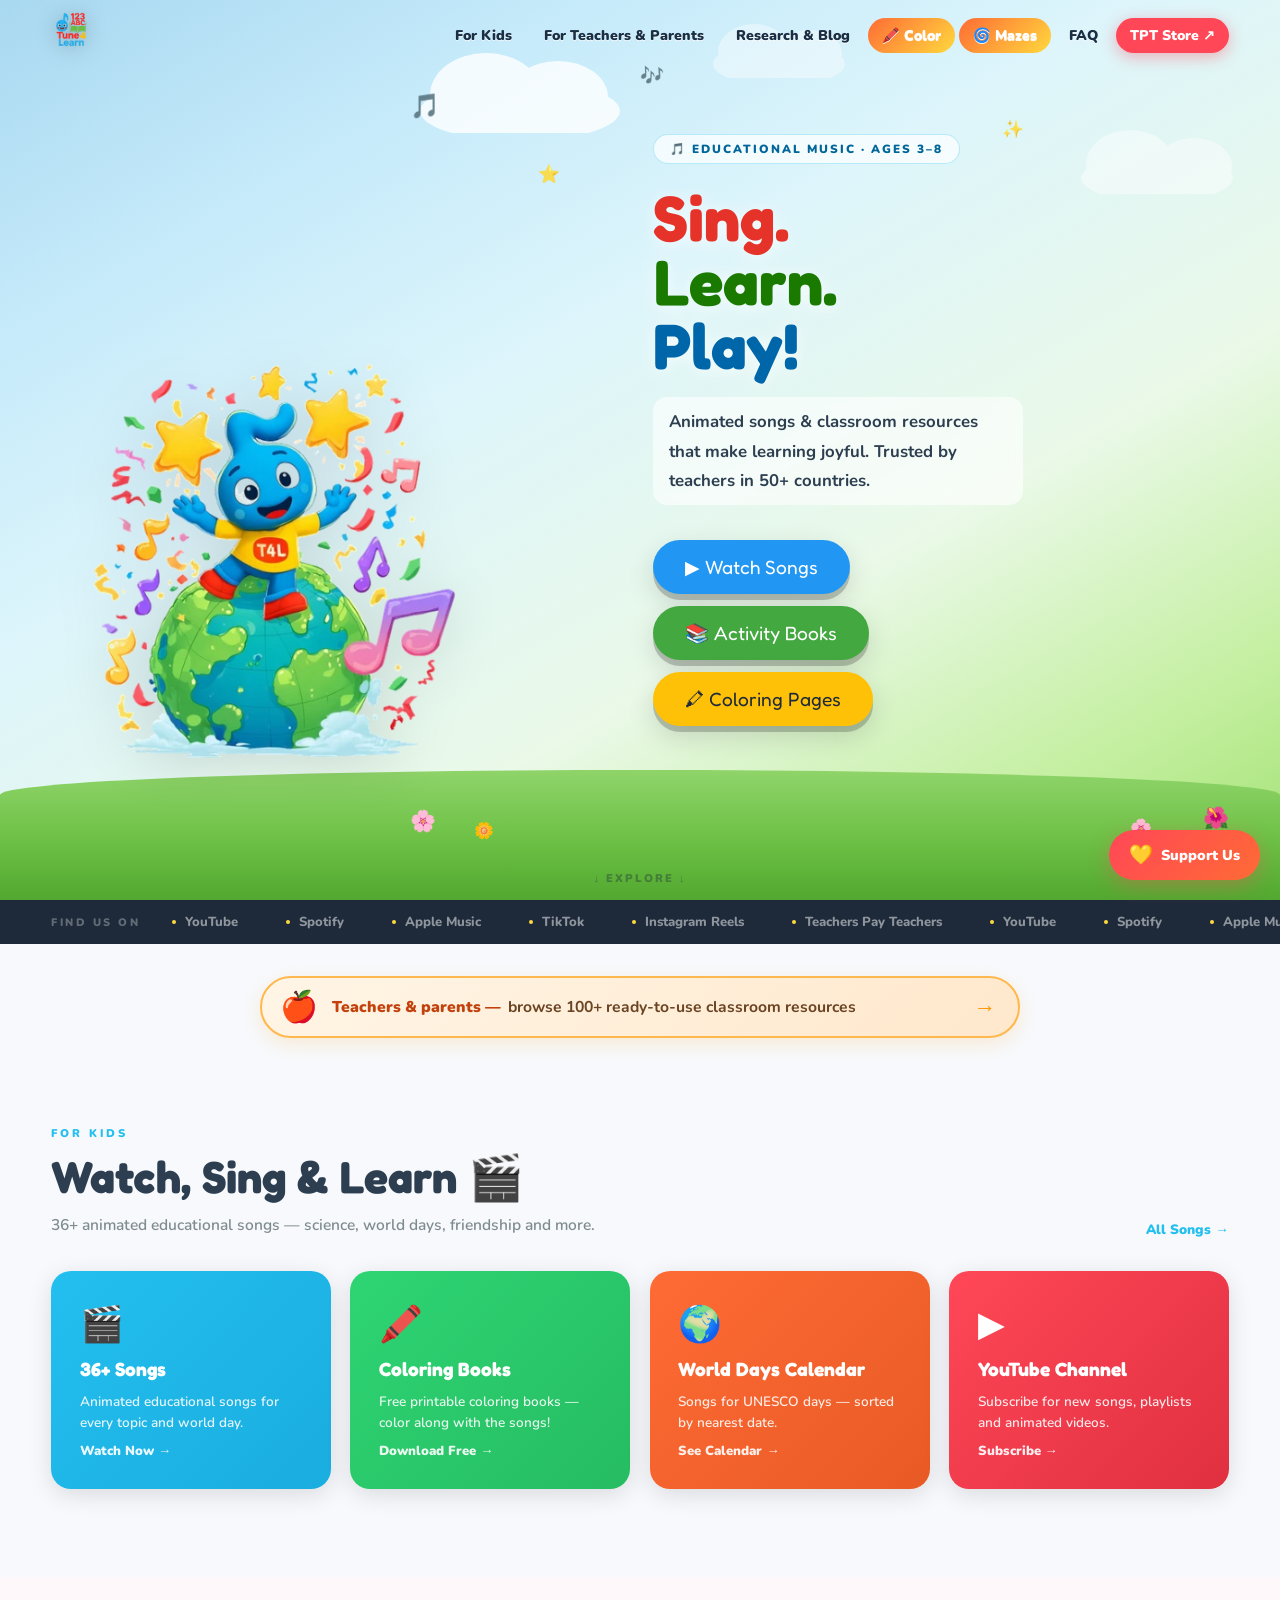
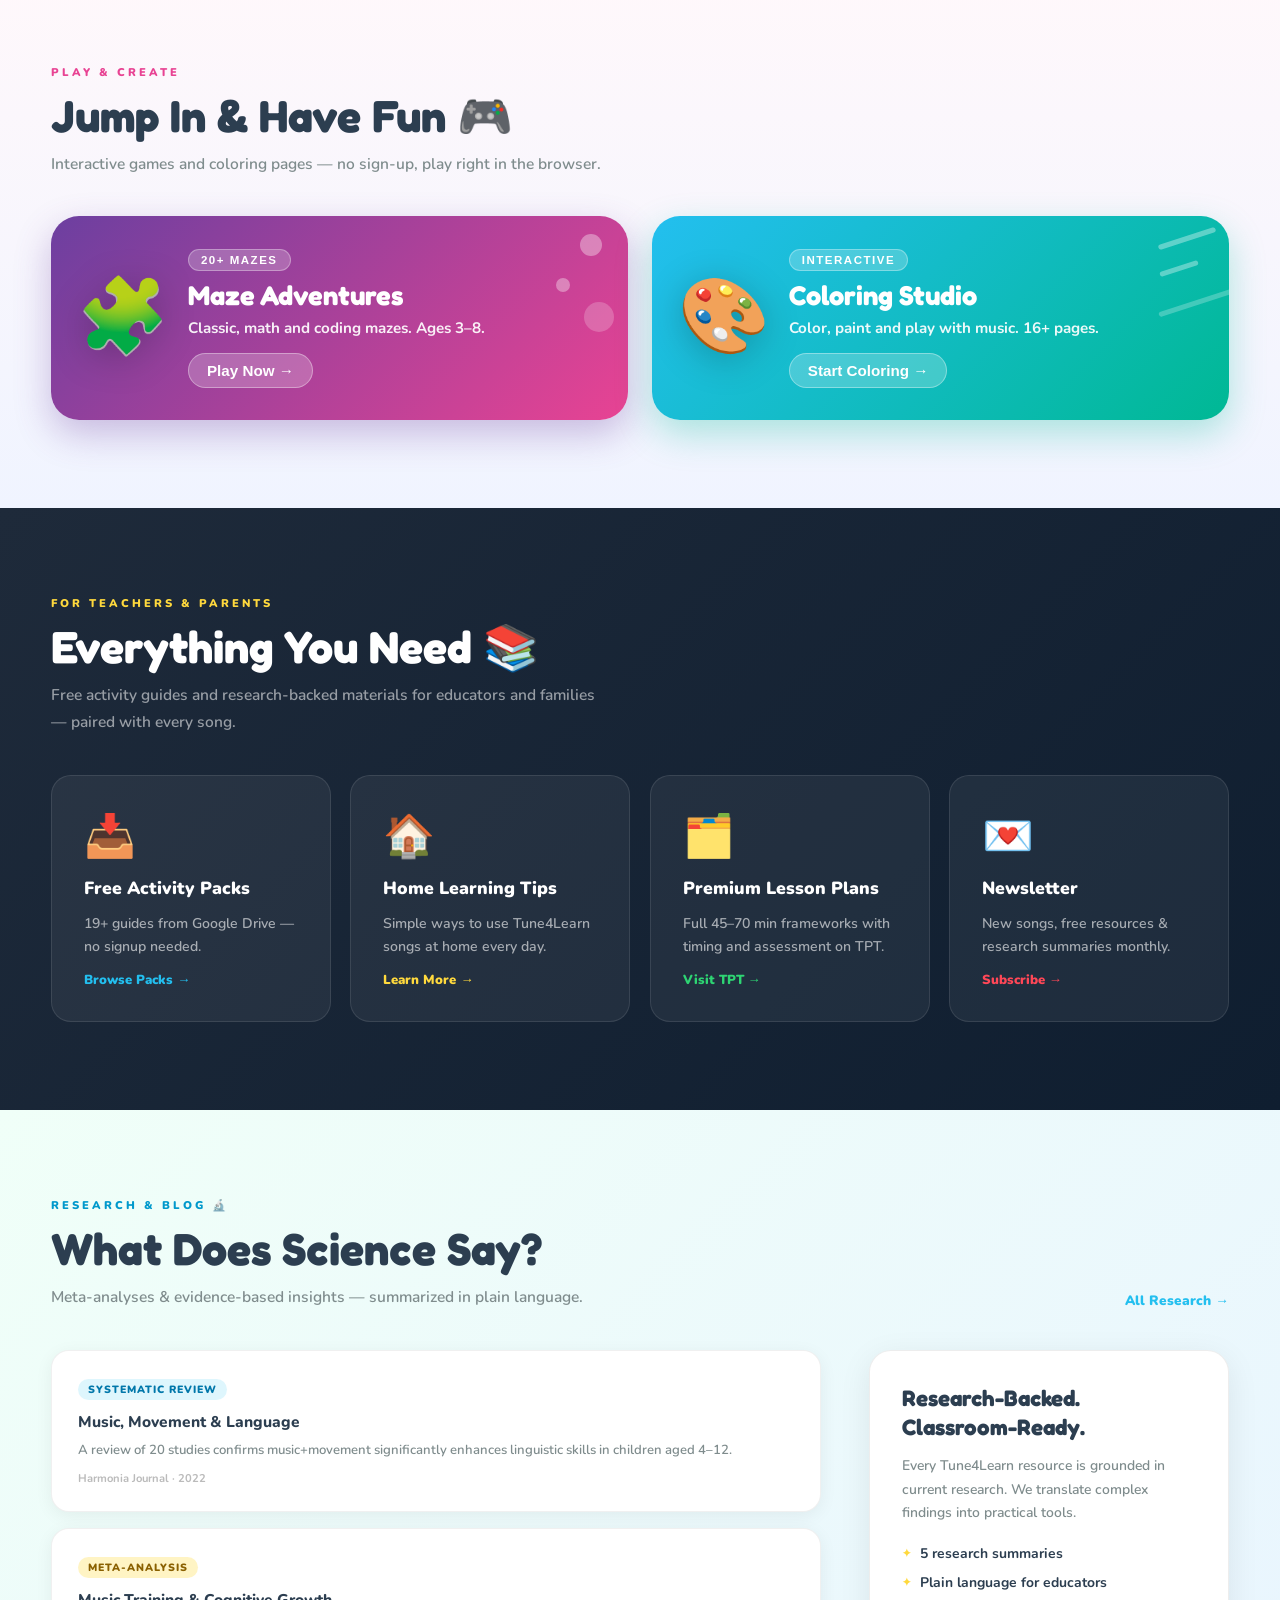
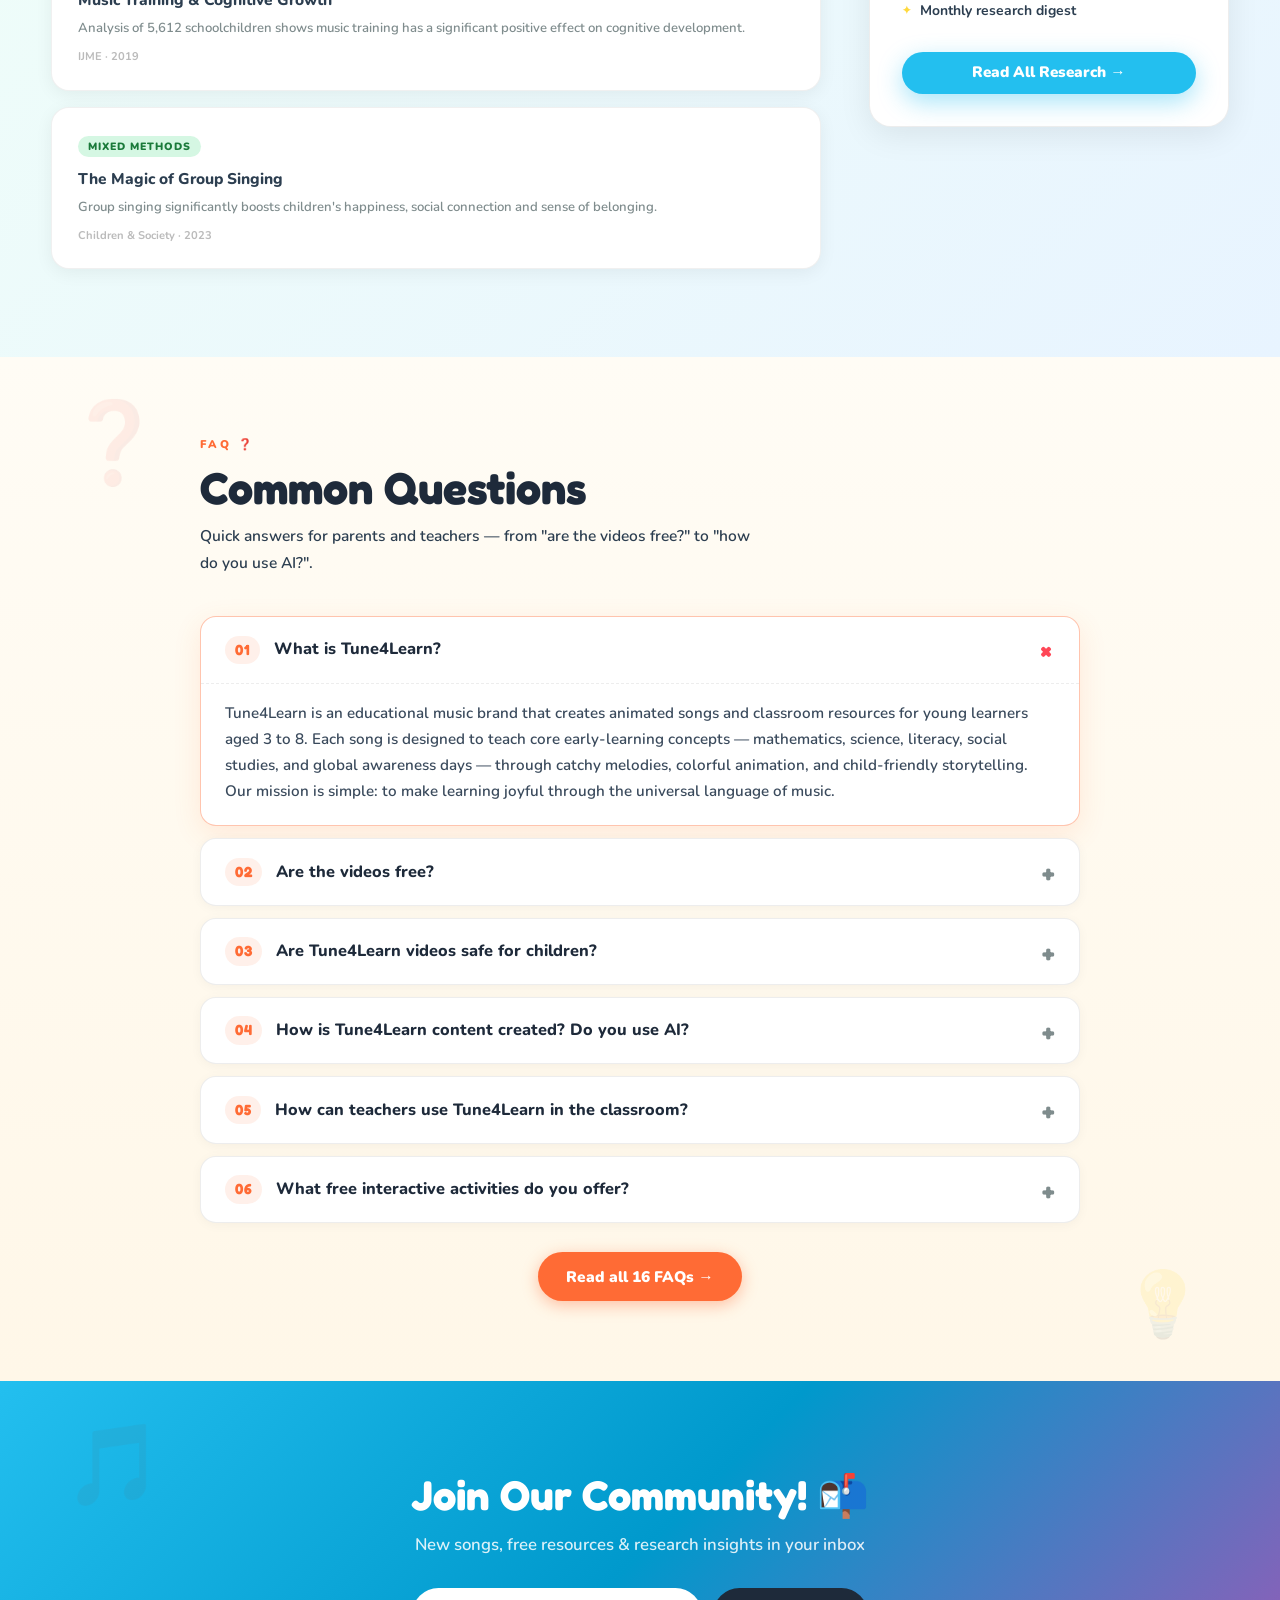
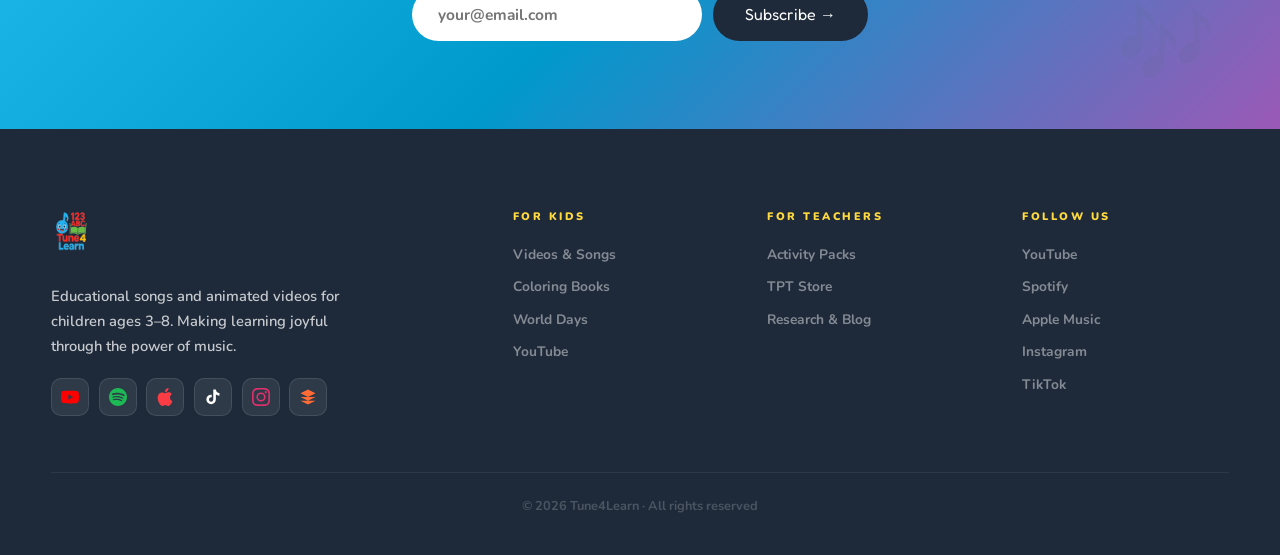
==== commit e668bb7e: "Add files via upload" ====
--- a/index.html
+++ b/index.html
@@ -372,6 +372,41 @@
 
 .nav-link-color{text-decoration:none;color:var(--text);font-weight:900;font-size:0.88rem;padding:8px 14px;border-radius:30px;background:linear-gradient(135deg,#FF6B35,#FFD93D);color:white!important;transition:all 0.2s;}
 .nav-link-color:hover{transform:translateY(-2px);box-shadow:0 4px 12px rgba(255,107,53,0.4);}
+
+/* ── HOMEPAGE FAQ ── */
+.faq-bg{background:linear-gradient(180deg,#FFFCF5 0%,#FFF7E8 100%);padding:5rem 4vw;position:relative;overflow:hidden;}
+.faq-bg::before{content:'❓';position:absolute;top:2rem;left:5%;font-size:5rem;opacity:0.08;animation:faqFloat 6s ease-in-out infinite;}
+.faq-bg::after{content:'💡';position:absolute;bottom:2rem;right:6%;font-size:4rem;opacity:0.1;animation:faqFloat 7s ease-in-out infinite reverse;}
+@keyframes faqFloat{0%,100%{transform:translateY(0) rotate(-6deg);}50%{transform:translateY(-12px) rotate(6deg);}}
+.faq-inner{max-width:880px;margin:0 auto;position:relative;z-index:2;}
+.faq-bg .sec-label{color:var(--orange);}
+.faq-bg .sec-title{color:var(--dark);}
+.faq-bg .sec-sub{color:var(--text);}
+.faq-list{margin-top:2.5rem;display:flex;flex-direction:column;gap:0.75rem;}
+.faq-item{background:white;border:1.5px solid rgba(0,0,0,0.07);border-radius:16px;box-shadow:0 2px 12px rgba(0,0,0,0.04);overflow:hidden;transition:all 0.25s;}
+.faq-item[open]{border-color:rgba(255,107,53,0.4);box-shadow:0 8px 28px rgba(255,107,53,0.12);}
+.faq-q{display:flex;align-items:center;gap:14px;padding:1.15rem 1.5rem;cursor:pointer;font-family:'Nunito',sans-serif;font-weight:800;font-size:1.02rem;color:var(--dark);list-style:none;line-height:1.4;}
+.faq-q::-webkit-details-marker{display:none;}
+.faq-q:hover{background:rgba(255,107,53,0.04);}
+.faq-num{font-family:'Fredoka One',cursive;font-size:0.92rem;color:var(--orange);background:rgba(255,107,53,0.1);padding:4px 10px;border-radius:20px;flex-shrink:0;letter-spacing:0.5px;}
+.faq-q-text{flex:1;}
+.faq-icon{font-family:'Fredoka One',cursive;font-size:1.6rem;color:var(--muted);transition:transform 0.3s;flex-shrink:0;line-height:1;}
+.faq-item[open] .faq-icon{transform:rotate(45deg);color:var(--red);}
+.faq-a{padding:0 1.5rem 1.3rem 1.5rem;border-top:1.5px dashed rgba(0,0,0,0.07);padding-top:1.1rem;}
+.faq-a p{font-size:0.95rem;line-height:1.7;color:#3a4a5c;font-weight:600;margin-bottom:0.7rem;}
+.faq-a p:last-child{margin-bottom:0;}
+.faq-a a{color:var(--orange);font-weight:800;text-decoration:none;border-bottom:1.5px dotted var(--orange);}
+.faq-a a:hover{color:var(--red);border-color:var(--red);}
+.faq-all-btn{display:inline-flex;align-items:center;gap:8px;margin-top:1.8rem;padding:14px 28px;background:var(--orange);color:white;border-radius:50px;text-decoration:none;font-weight:900;font-size:0.96rem;box-shadow:0 4px 16px rgba(255,107,53,0.4);transition:all 0.2s;}
+.faq-all-btn:hover{transform:translateY(-2px);box-shadow:0 8px 22px rgba(255,107,53,0.55);}
+.faq-all-wrap{text-align:center;}
+@media(max-width:580px){
+  .faq-bg{padding:3.5rem 5vw;}
+  .faq-q{padding:1rem 1.1rem;font-size:0.94rem;gap:10px;}
+  .faq-num{font-size:0.78rem;padding:3px 8px;}
+  .faq-a{padding:1rem 1.1rem 1.1rem 1.1rem;}
+  .faq-a p{font-size:0.9rem;}
+}
 </style>
 <style>
   @font-face {font-display:block;font-family:Roboto;src:url(https://assets.brevo.com/font/Roboto/Latin/normal/normal/7529907e9eaf8ebb5220c5f9850e3811.woff2) format("woff2")}
@@ -517,7 +552,8 @@
     <li><a href="teachers.html">For Teachers &amp; Parents</a></li>
     <li><a href="research.html">Research &amp; Blog</a></li>
     <li><a href="coloring.html" class="nav-link-color">🖍️ Color</a></li>
-    <li><a href="mazes.html" class="nav-link-color">🌀 Mazes</a>
+    <li><a href="mazes.html" class="nav-link-color">🌀 Mazes</a></li>
+    <li><a href="faq.html">FAQ</a>
     <a href="https://www.teacherspayteachers.com/store/tune4learn" target="_blank" class="nav-cta" rel="noopener noreferrer">TPT Store ↗</a></li>
   </ul>
   <button class="hamburger" id="hamburger" onclick="toggleMenu()">
@@ -531,6 +567,7 @@
     <a href="research.html">🔬 Research & Blog</a>
     <a href="coloring.html">🖍️ Color Online</a>
     <a href="mazes.html">🌀 Mazes</a>
+    <a href="faq.html">❓ FAQ</a>
     <a href="https://www.teacherspayteachers.com/store/tune4learn" target="_blank" class="mob-tpt" rel="noopener noreferrer">TPT Store ↗</a>
   </div>
 
@@ -739,6 +776,75 @@
     </div>
   </div>
 </div>
+
+<!-- FREQUENTLY ASKED QUESTIONS -->
+<section class="faq-bg" id="faq" aria-label="Frequently asked questions">
+  <div class="faq-inner">
+    <div class="sec-label">FAQ ❓</div>
+    <h2 class="sec-title">Common Questions</h2>
+    <p class="sec-sub">Quick answers for parents and teachers — from "are the videos free?" to "how do you use AI?".</p>
+
+    <div class="faq-list">
+      <details class="faq-item" open>
+        <summary class="faq-q">
+          <span class="faq-num">01</span>
+          <span class="faq-q-text">What is Tune4Learn?</span>
+          <span class="faq-icon" aria-hidden="true">+</span>
+        </summary>
+        <div class="faq-a"><p>Tune4Learn is an educational music brand that creates animated songs and classroom resources for young learners aged 3 to 8. Each song is designed to teach core early-learning concepts — mathematics, science, literacy, social studies, and global awareness days — through catchy melodies, colorful animation, and child-friendly storytelling. Our mission is simple: to make learning joyful through the universal language of music.</p></div>
+      </details>
+
+      <details class="faq-item">
+        <summary class="faq-q">
+          <span class="faq-num">02</span>
+          <span class="faq-q-text">Are the videos free?</span>
+          <span class="faq-icon" aria-hidden="true">+</span>
+        </summary>
+        <div class="faq-a"><p>Yes — all Tune4Learn animated songs are completely free to watch on YouTube, Spotify, and Apple Music. We believe quality educational content should be accessible to every child. For teachers and parents who want to extend the learning, we also offer premium printable resources — full lesson plans, activity books, and worksheets — on our <a href="https://www.teacherspayteachers.com/store/tune4learn" target="_blank" rel="noopener noreferrer">Teachers Pay Teachers store</a>.</p></div>
+      </details>
+
+      <details class="faq-item">
+        <summary class="faq-q">
+          <span class="faq-num">03</span>
+          <span class="faq-q-text">Are Tune4Learn videos safe for children?</span>
+          <span class="faq-icon" aria-hidden="true">+</span>
+        </summary>
+        <div class="faq-a"><p>Absolutely. Every Tune4Learn video is created with child safety as a top priority. The content is age-appropriate, free of violence or scary imagery, and aligned with YouTube Kids guidelines. Our videos contain no inappropriate language, no frightening themes, and no misleading content — just friendly characters, gentle humor, and clear educational messages.</p></div>
+      </details>
+
+      <details class="faq-item">
+        <summary class="faq-q">
+          <span class="faq-num">04</span>
+          <span class="faq-q-text">How is Tune4Learn content created? Do you use AI?</span>
+          <span class="faq-icon" aria-hidden="true">+</span>
+        </summary>
+        <div class="faq-a"><p>Yes, and we believe transparency matters — especially in children's education. Tune4Learn content is created through a <strong>human-led, AI-assisted process</strong>: educators define learning objectives, draft lyrics, and review every final video, while AI tools help refine lyrics into singable form, compose melodies, and generate animation. Every Tune4Learn song is curated, reviewed, and approved by educators before release.</p><p><a href="faq.html#q4">Read the full process →</a></p></div>
+      </details>
+
+      <details class="faq-item">
+        <summary class="faq-q">
+          <span class="faq-num">05</span>
+          <span class="faq-q-text">How can teachers use Tune4Learn in the classroom?</span>
+          <span class="faq-icon" aria-hidden="true">+</span>
+        </summary>
+        <div class="faq-a"><p>Teachers use Tune4Learn videos in many ways: as morning circle-time openers, as transitions between activities, as introductions to new themes, as brain breaks, and as the foundation for full themed lessons. Many of our songs align with UNESCO international days and common early-learning curriculum standards. Our <a href="teachers.html">premium TPT lesson plans</a> provide complete 45–70 minute frameworks with timing and assessment built in.</p></div>
+      </details>
+
+      <details class="faq-item">
+        <summary class="faq-q">
+          <span class="faq-num">06</span>
+          <span class="faq-q-text">What free interactive activities do you offer?</span>
+          <span class="faq-icon" aria-hidden="true">+</span>
+        </summary>
+        <div class="faq-a"><p>Beyond our videos, the Tune4Learn website offers two free interactive play areas: our <a href="coloring.html">Coloring Studio</a> with 16+ digital coloring pages where children can paint and play with music, and our <a href="mazes.html">Maze Adventures</a> section with 20+ classic, math, and coding mazes designed for ages 3 to 8. Both work directly in the browser — no sign-up, no downloads, no ads.</p></div>
+      </details>
+    </div>
+
+    <div class="faq-all-wrap">
+      <a href="faq.html" class="faq-all-btn">Read all 16 FAQs →</a>
+    </div>
+  </div>
+</section>
 
 <!-- NEWSLETTER -->
 <div class="nl-wrap" id="newsletter">
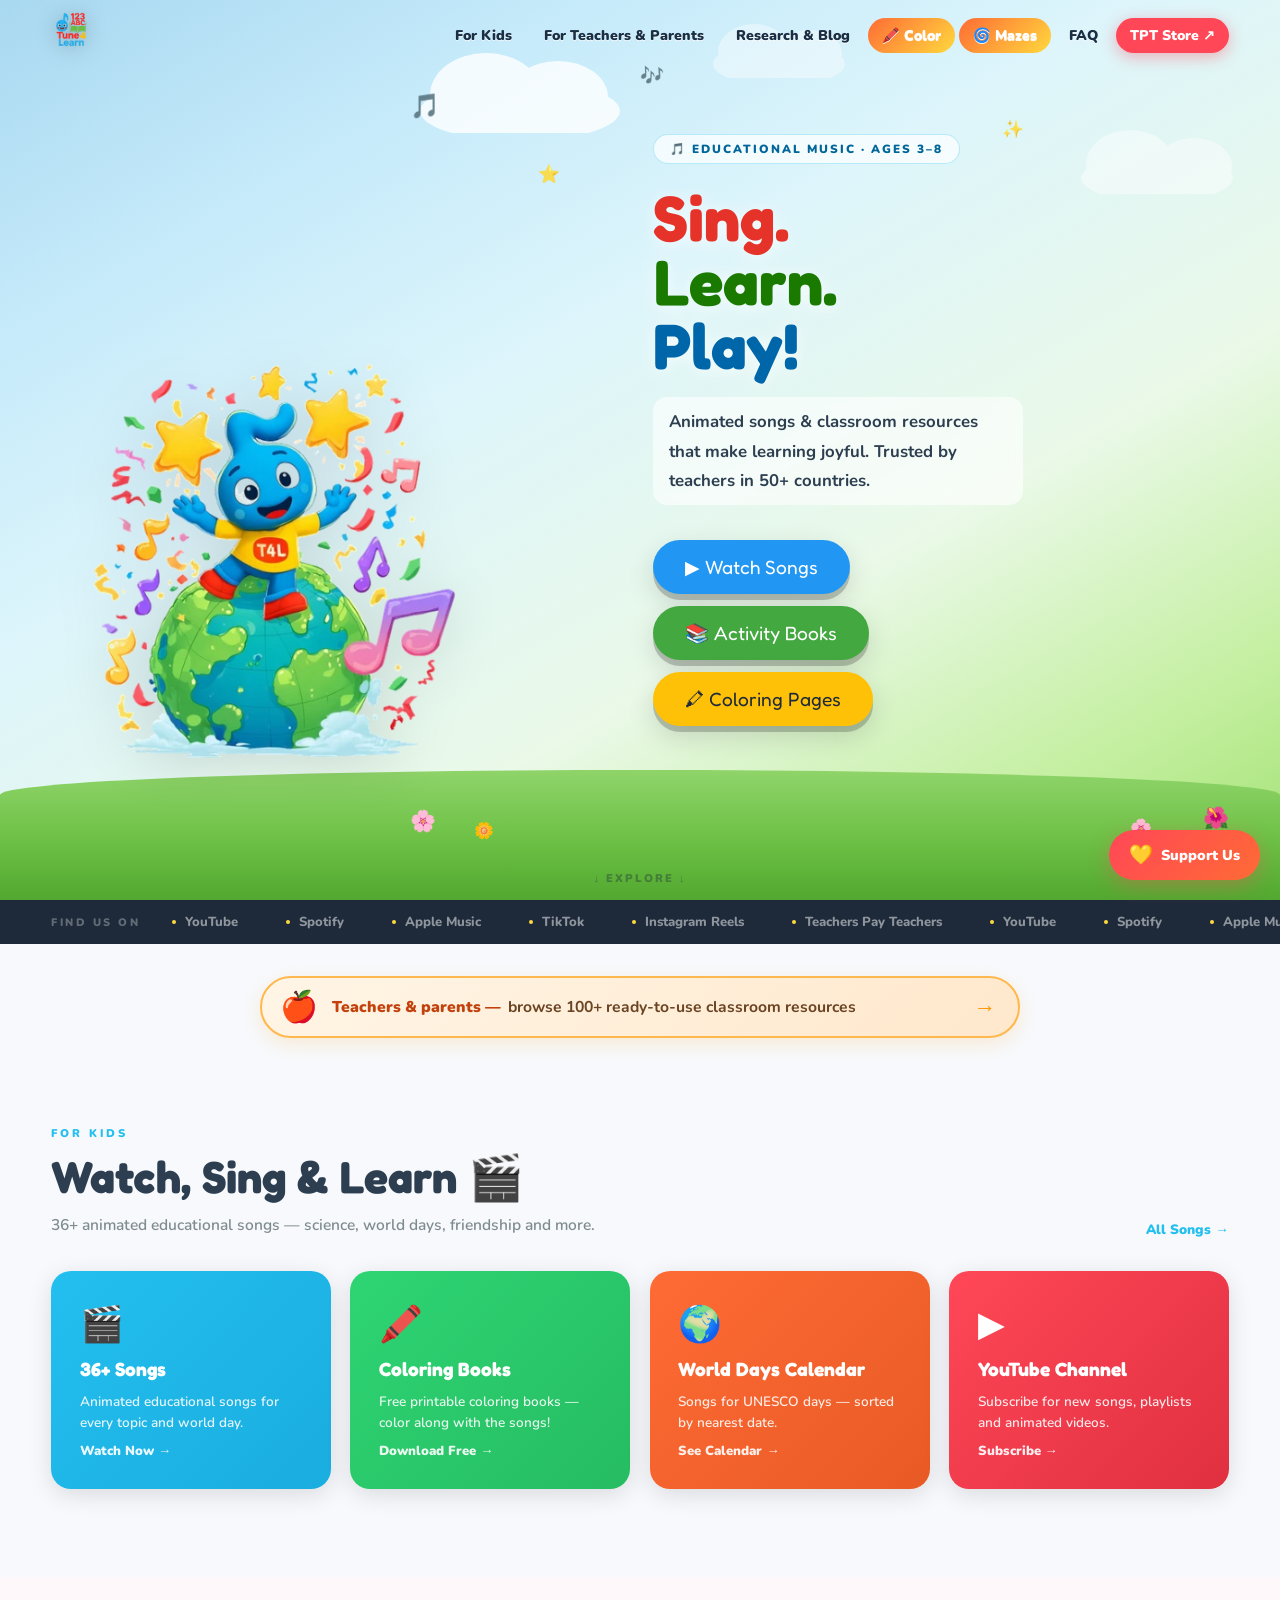
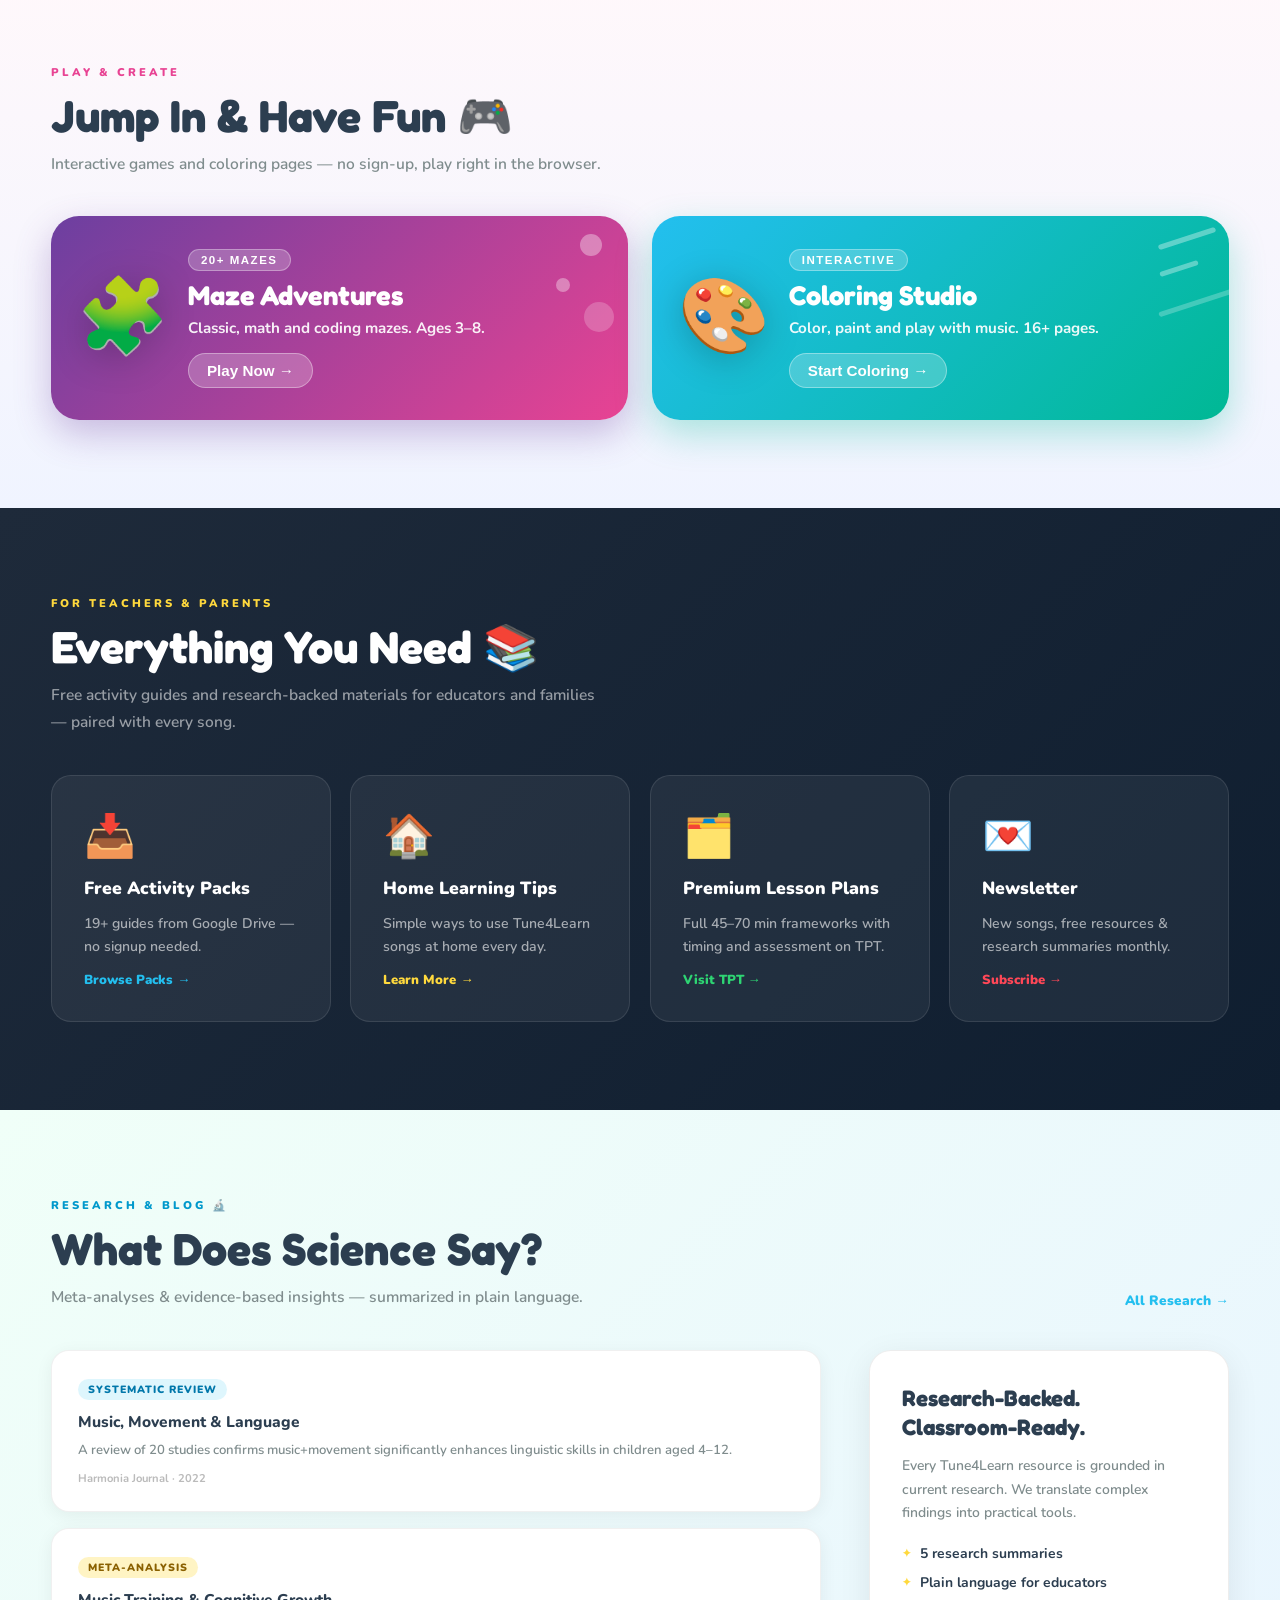
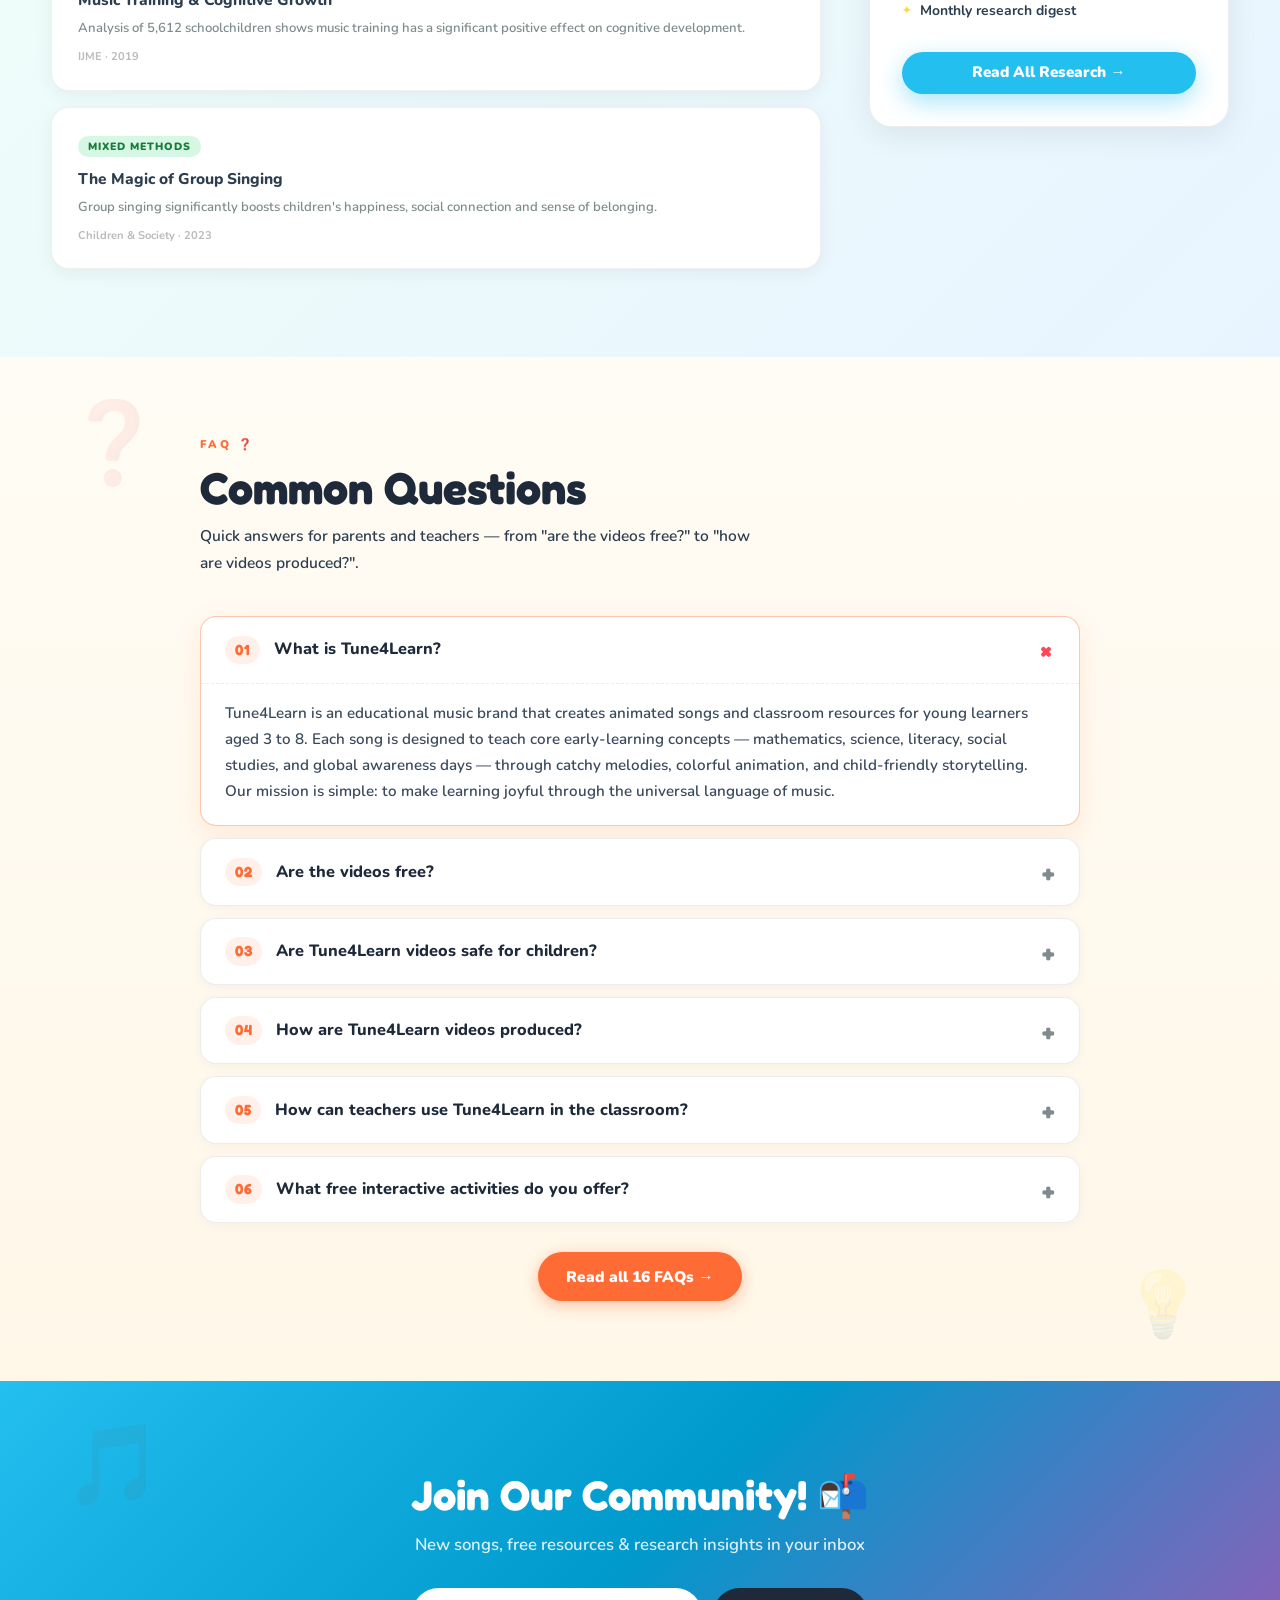
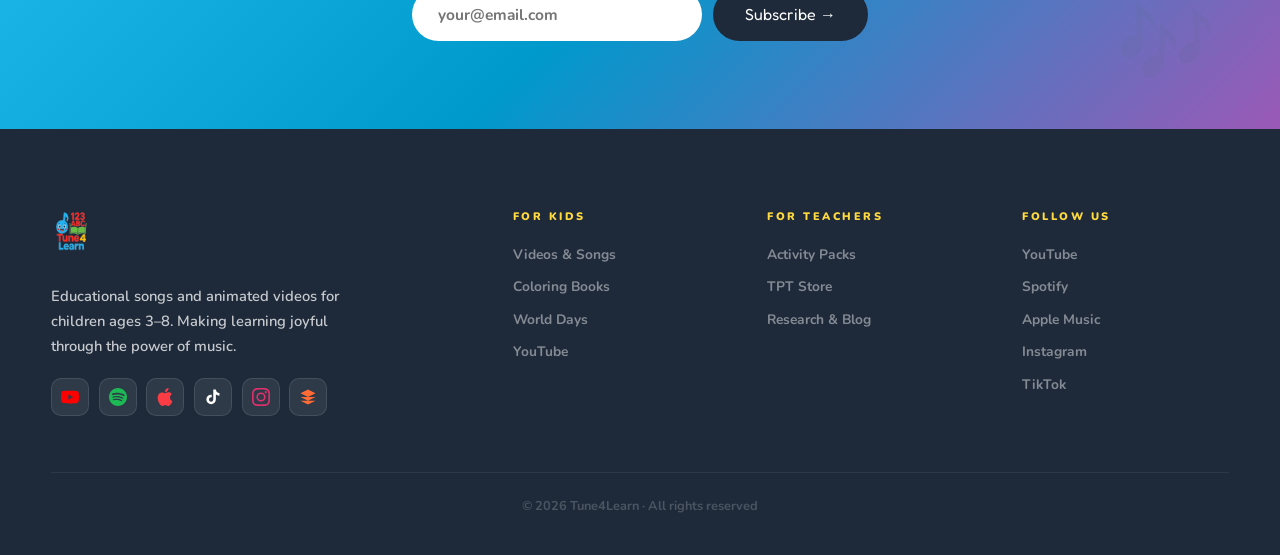
==== commit cff530b4: "Add files via upload" ====
--- a/index.html
+++ b/index.html
@@ -475,7 +475,13 @@
       "logo": "https://tune4learn.com/assets/t4l-logo.png",
       "description": "Educational music platform for children ages 3–8. Songs, coloring books and games that support global awareness and early childhood education.",
       "sameAs": [
-        "https://www.youtube.com/@Tune4Learn"
+        "https://www.youtube.com/@Tune4Learn",
+        "https://music.youtube.com/channel/UC-Tune4Learn",
+        "https://open.spotify.com/intl-tr/artist/0RtYX9g5U4x5OBQBbZ7gUh",
+        "https://music.apple.com/us/artist/tune4learn/1781419056",
+        "https://www.instagram.com/Tune4Learn",
+        "https://www.tiktok.com/@tune4learn",
+        "https://www.teacherspayteachers.com/store/tune4learn"
       ]
     },
     {
@@ -516,7 +522,13 @@
       "logo": "https://tune4learn.com/assets/t4l-logo-small.webp",
       "description": "Educational songs, videos and interactive activities for children ages 3–8.",
       "sameAs": [
-        "https://www.youtube.com/@Tune4Learn"
+        "https://www.youtube.com/@Tune4Learn",
+        "https://music.youtube.com/channel/UC-Tune4Learn",
+        "https://open.spotify.com/intl-tr/artist/0RtYX9g5U4x5OBQBbZ7gUh",
+        "https://music.apple.com/us/artist/tune4learn/1781419056",
+        "https://www.instagram.com/Tune4Learn",
+        "https://www.tiktok.com/@tune4learn",
+        "https://www.teacherspayteachers.com/store/tune4learn"
       ]
     },
     {
@@ -782,7 +794,7 @@
   <div class="faq-inner">
     <div class="sec-label">FAQ ❓</div>
     <h2 class="sec-title">Common Questions</h2>
-    <p class="sec-sub">Quick answers for parents and teachers — from "are the videos free?" to "how do you use AI?".</p>
+    <p class="sec-sub">Quick answers for parents and teachers — from "are the videos free?" to "how are videos produced?".</p>
 
     <div class="faq-list">
       <details class="faq-item" open>
@@ -815,10 +827,10 @@
       <details class="faq-item">
         <summary class="faq-q">
           <span class="faq-num">04</span>
-          <span class="faq-q-text">How is Tune4Learn content created? Do you use AI?</span>
+          <span class="faq-q-text">How are Tune4Learn videos produced?</span>
           <span class="faq-icon" aria-hidden="true">+</span>
         </summary>
-        <div class="faq-a"><p>Yes, and we believe transparency matters — especially in children's education. Tune4Learn content is created through a <strong>human-led, AI-assisted process</strong>: educators define learning objectives, draft lyrics, and review every final video, while AI tools help refine lyrics into singable form, compose melodies, and generate animation. Every Tune4Learn song is curated, reviewed, and approved by educators before release.</p><p><a href="faq.html#q4">Read the full process →</a></p></div>
+        <div class="faq-a"><p>Every Tune4Learn song begins with a clear educational goal, and our process is <strong>led by educators, not by technology</strong>. Our team of educators and early-childhood specialists chooses each topic, aligns it with established learning frameworks (numeracy, literacy, social-emotional development, UNESCO days), and drafts the lyrics and pedagogical direction. Once the educational foundation is in place, we use a mix of professional production tools — music software, animation programs, and modern creative tools — to turn the direction into a singable song with engaging visuals. Every video is then reviewed by educators for age-appropriateness and educational value before publication.</p><p><a href="faq.html#q4">Read the full process →</a></p></div>
       </details>
 
       <details class="faq-item">
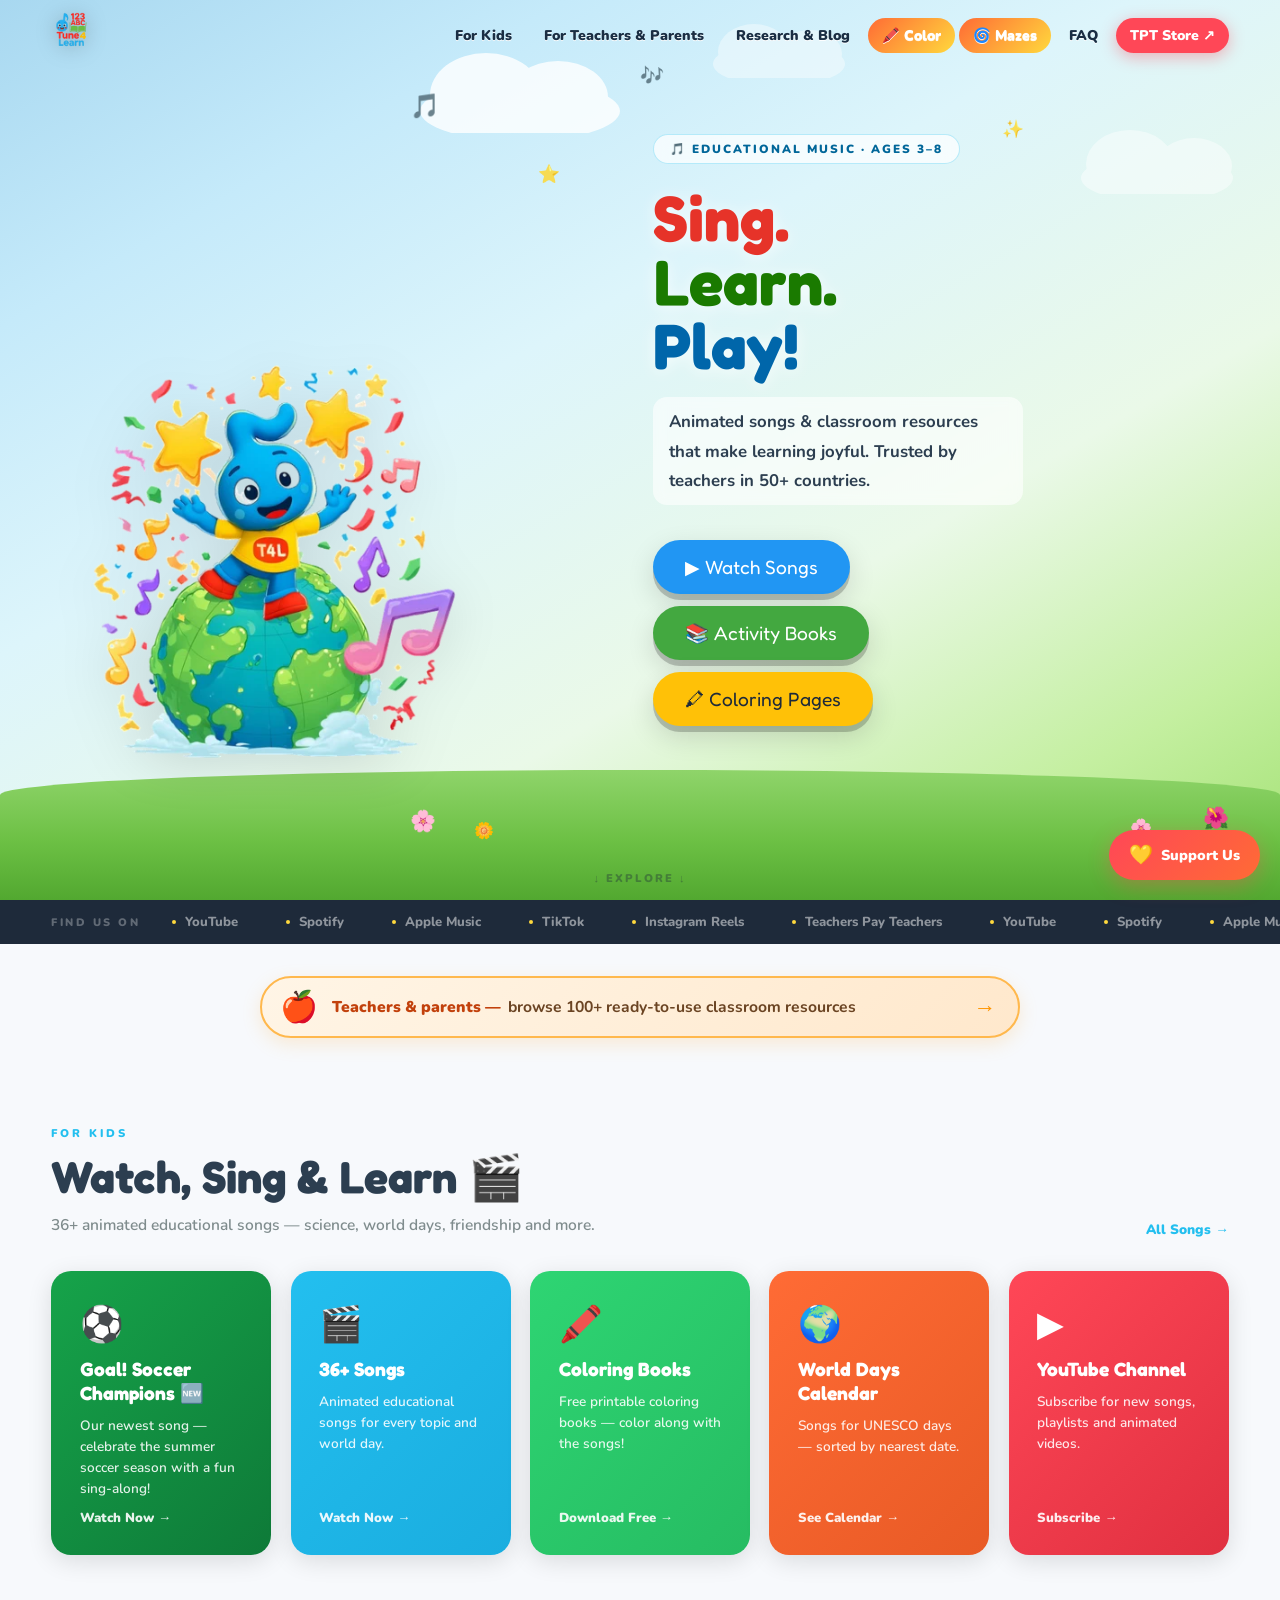
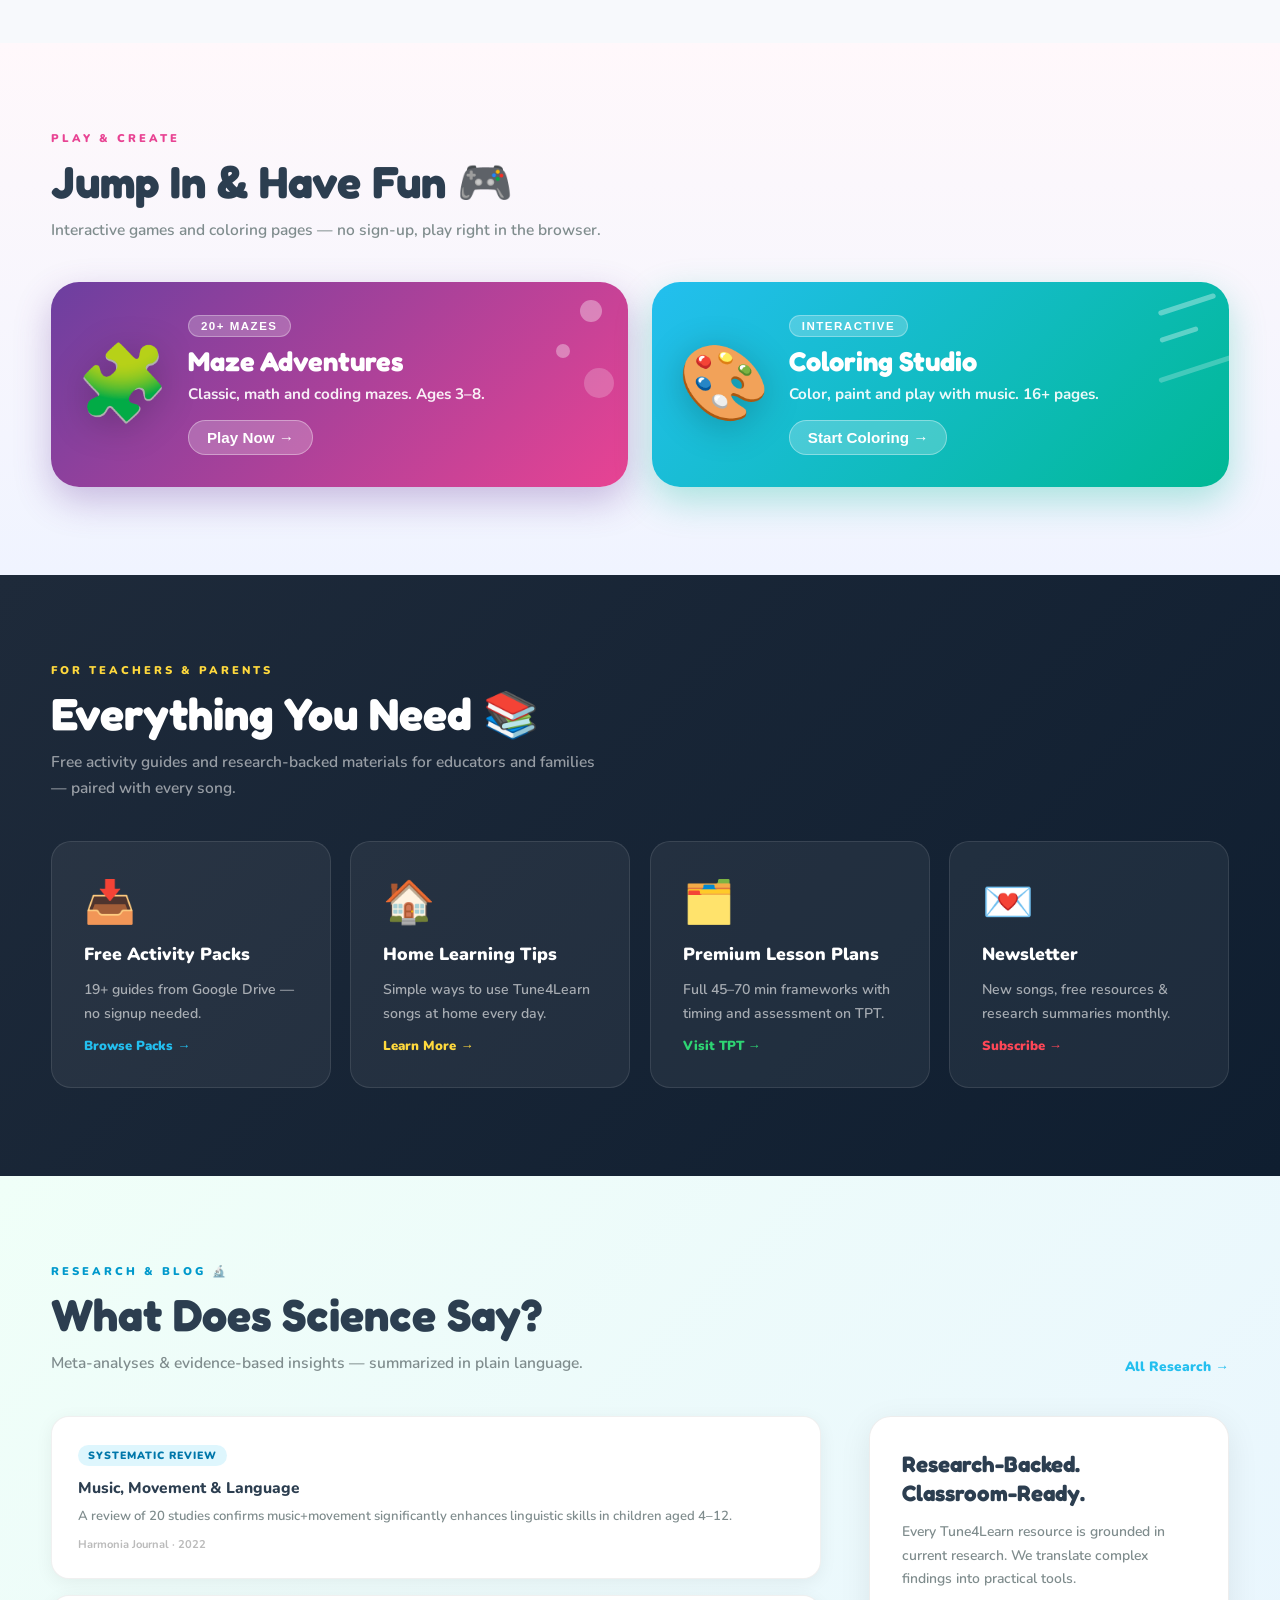
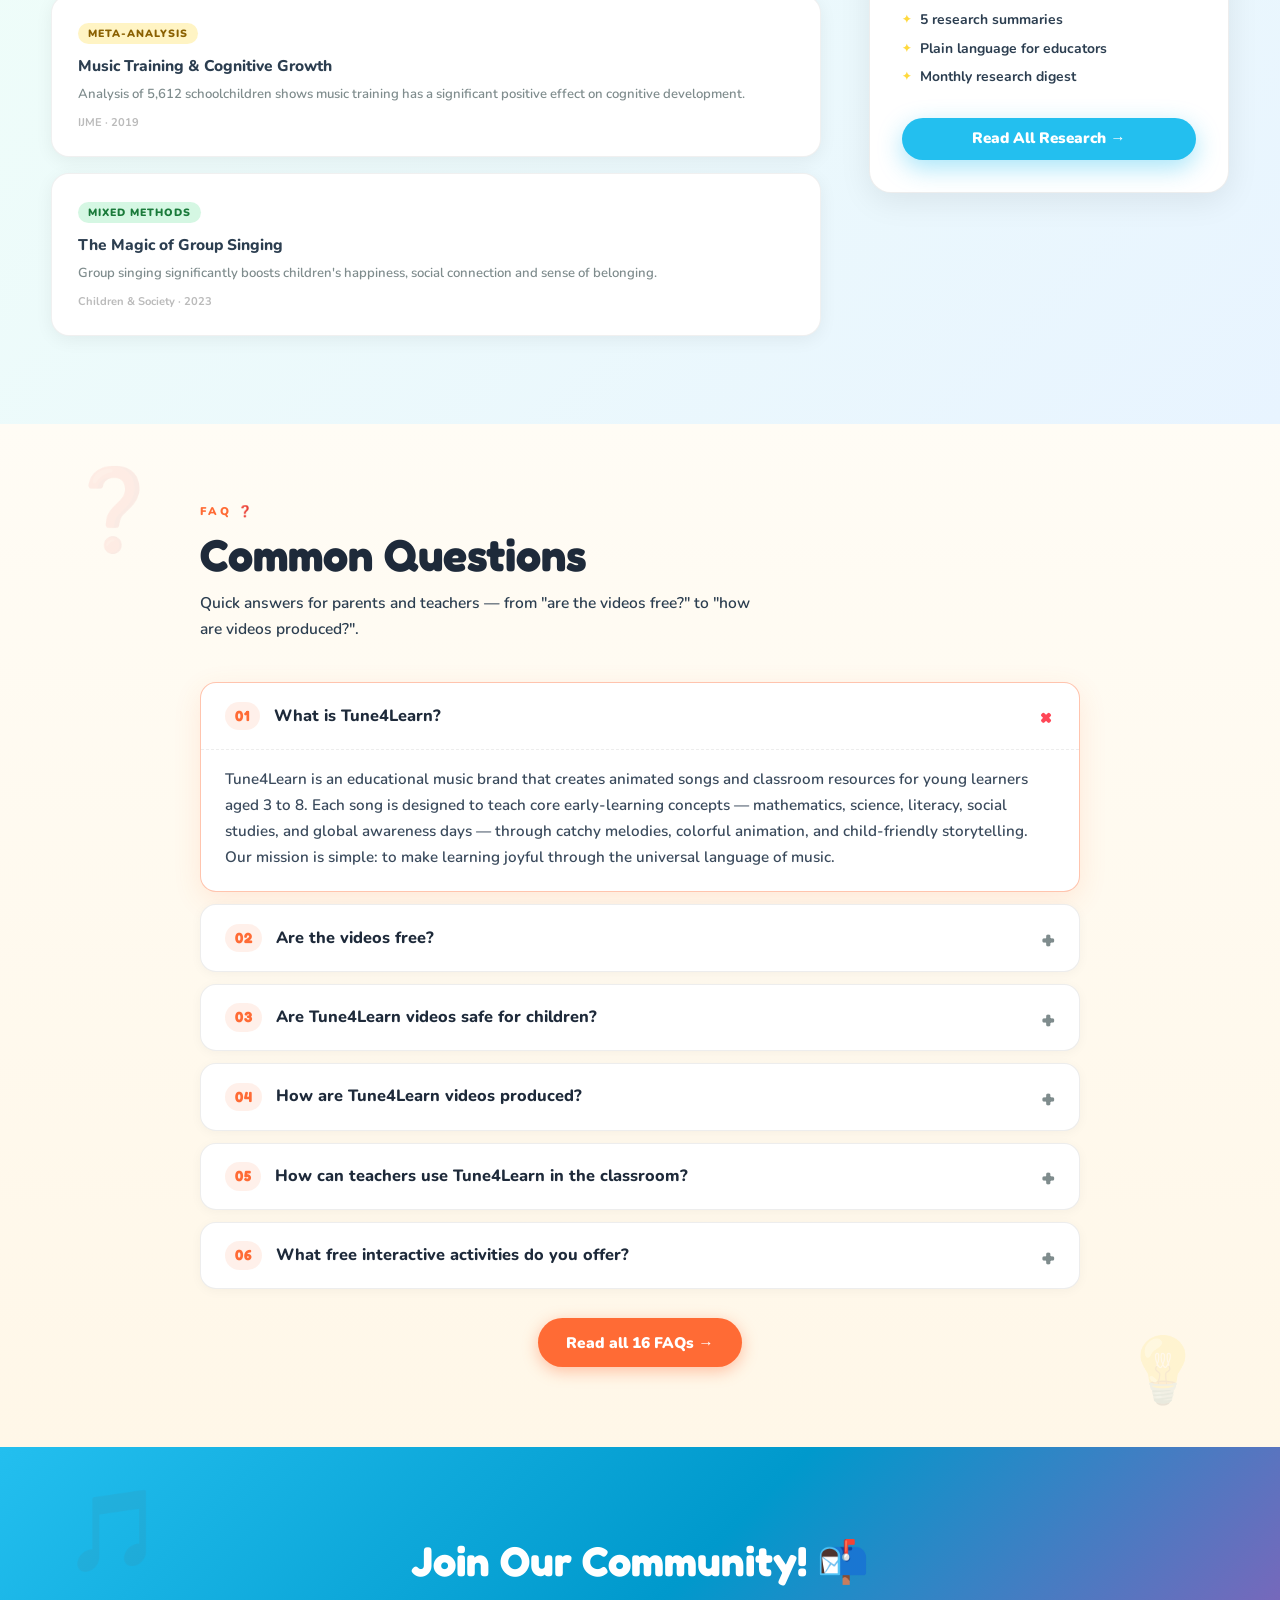
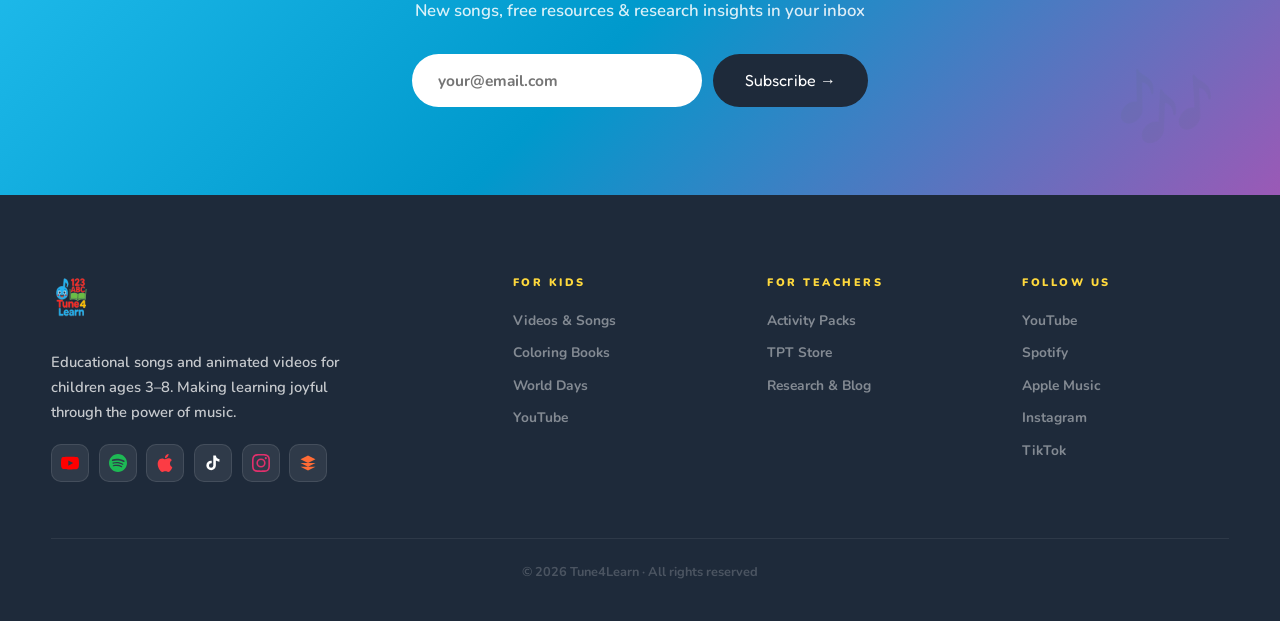
==== commit aa5503e7: "Add files via upload" ====
--- a/index.html
+++ b/index.html
@@ -643,6 +643,12 @@
       <a href="videos.html" class="see-all">All Songs →</a>
     </div>
     <div class="idx-grid">
+      <a href="videos.html" class="idx-card" style="background:linear-gradient(135deg,#16a34a,#0e7a38);">
+        <div class="idx-icon">⚽</div>
+        <h3>Goal! Soccer Champions 🆕</h3>
+        <p>Our newest song — celebrate the summer soccer season with a fun sing-along!</p>
+        <span class="idx-arrow">Watch Now →</span>
+      </a>
       <a href="videos.html" class="idx-card" style="background:linear-gradient(135deg,#23BFEF,#1aaddf);">
         <div class="idx-icon">🎬</div>
         <h3>36+ Songs</h3>
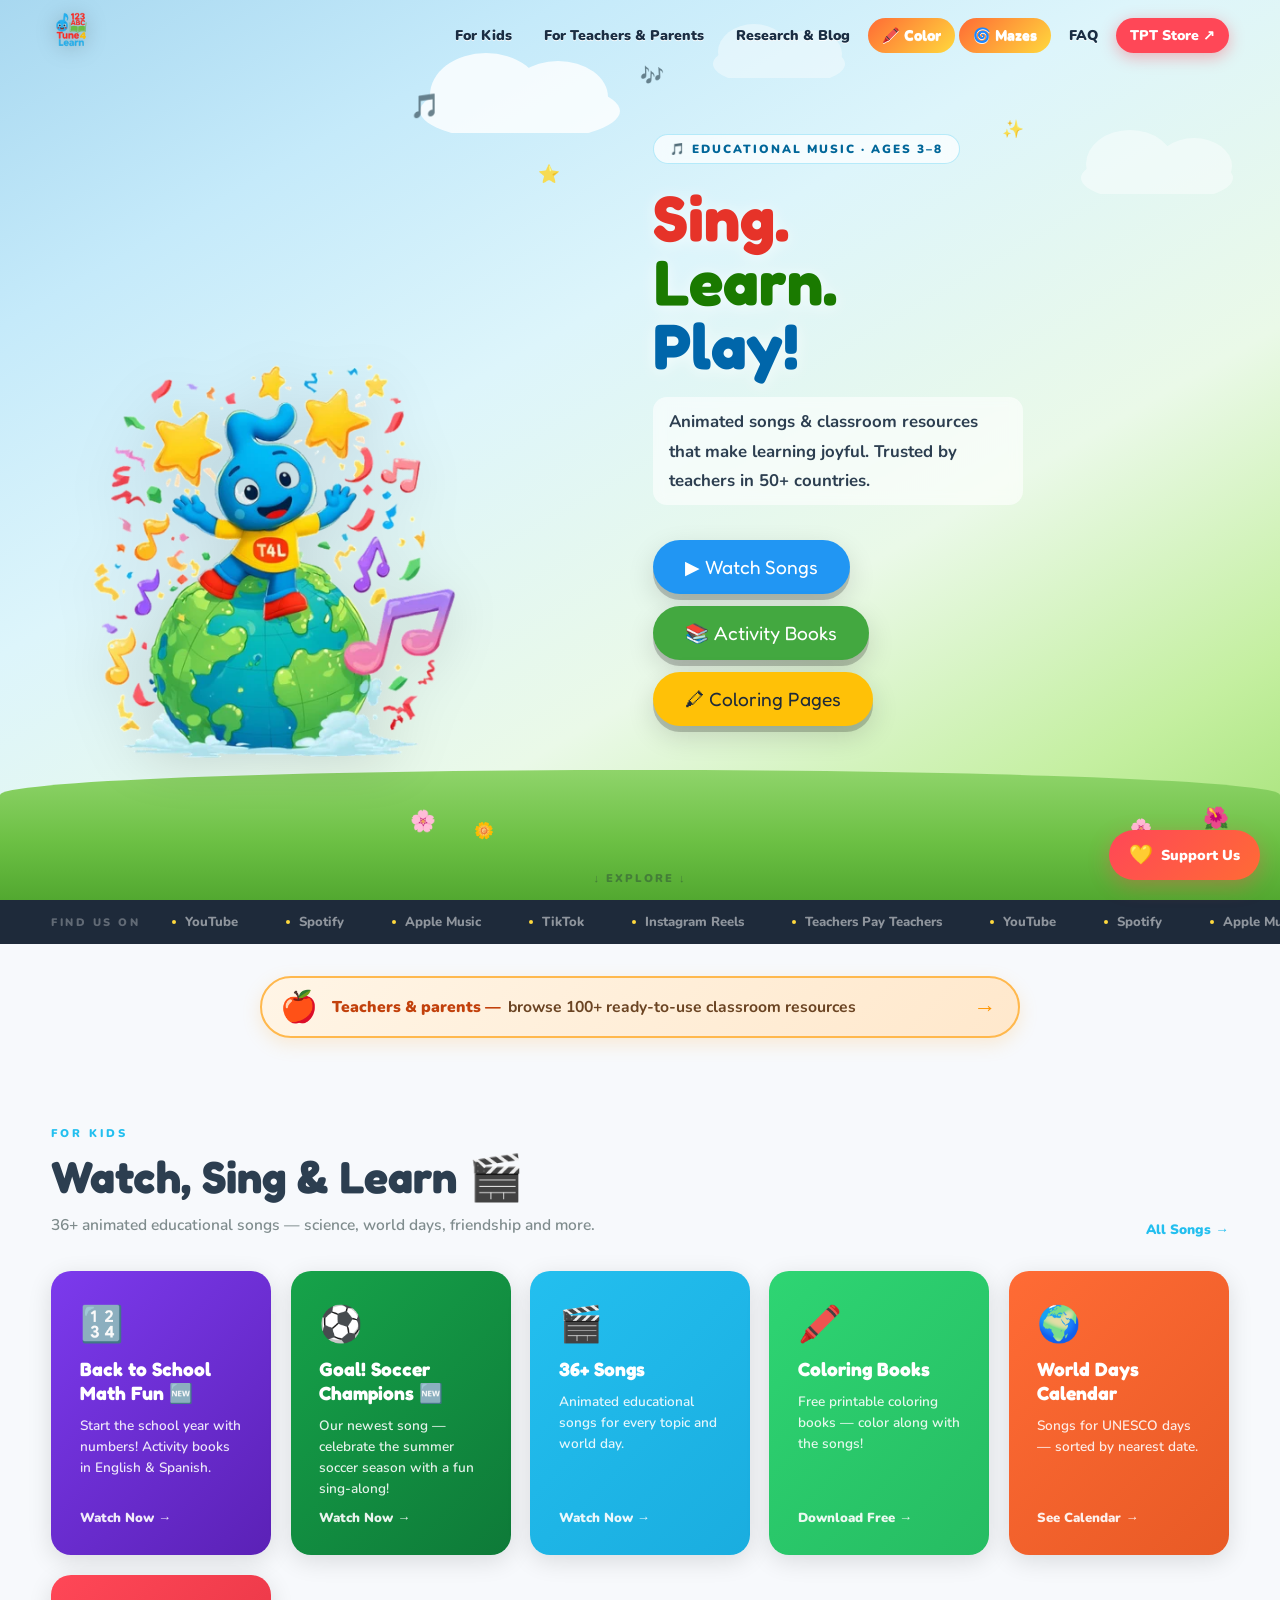
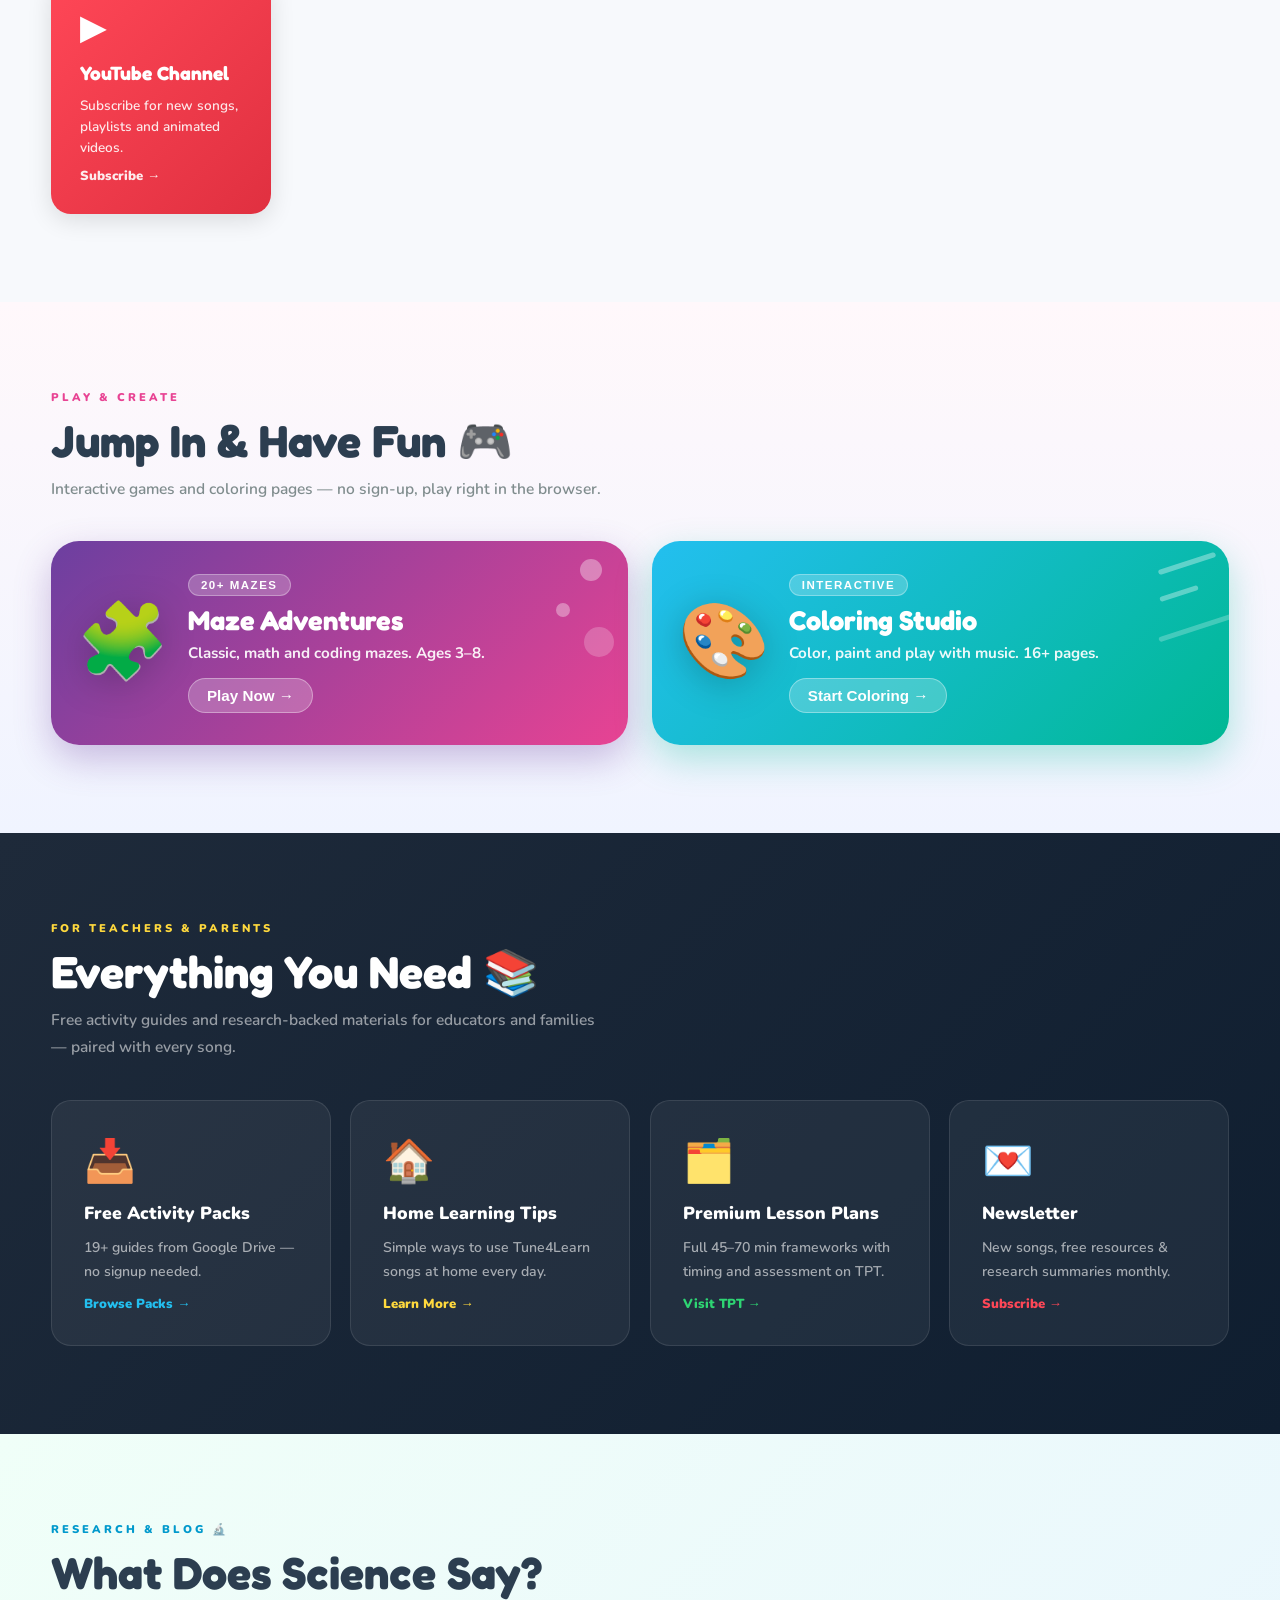
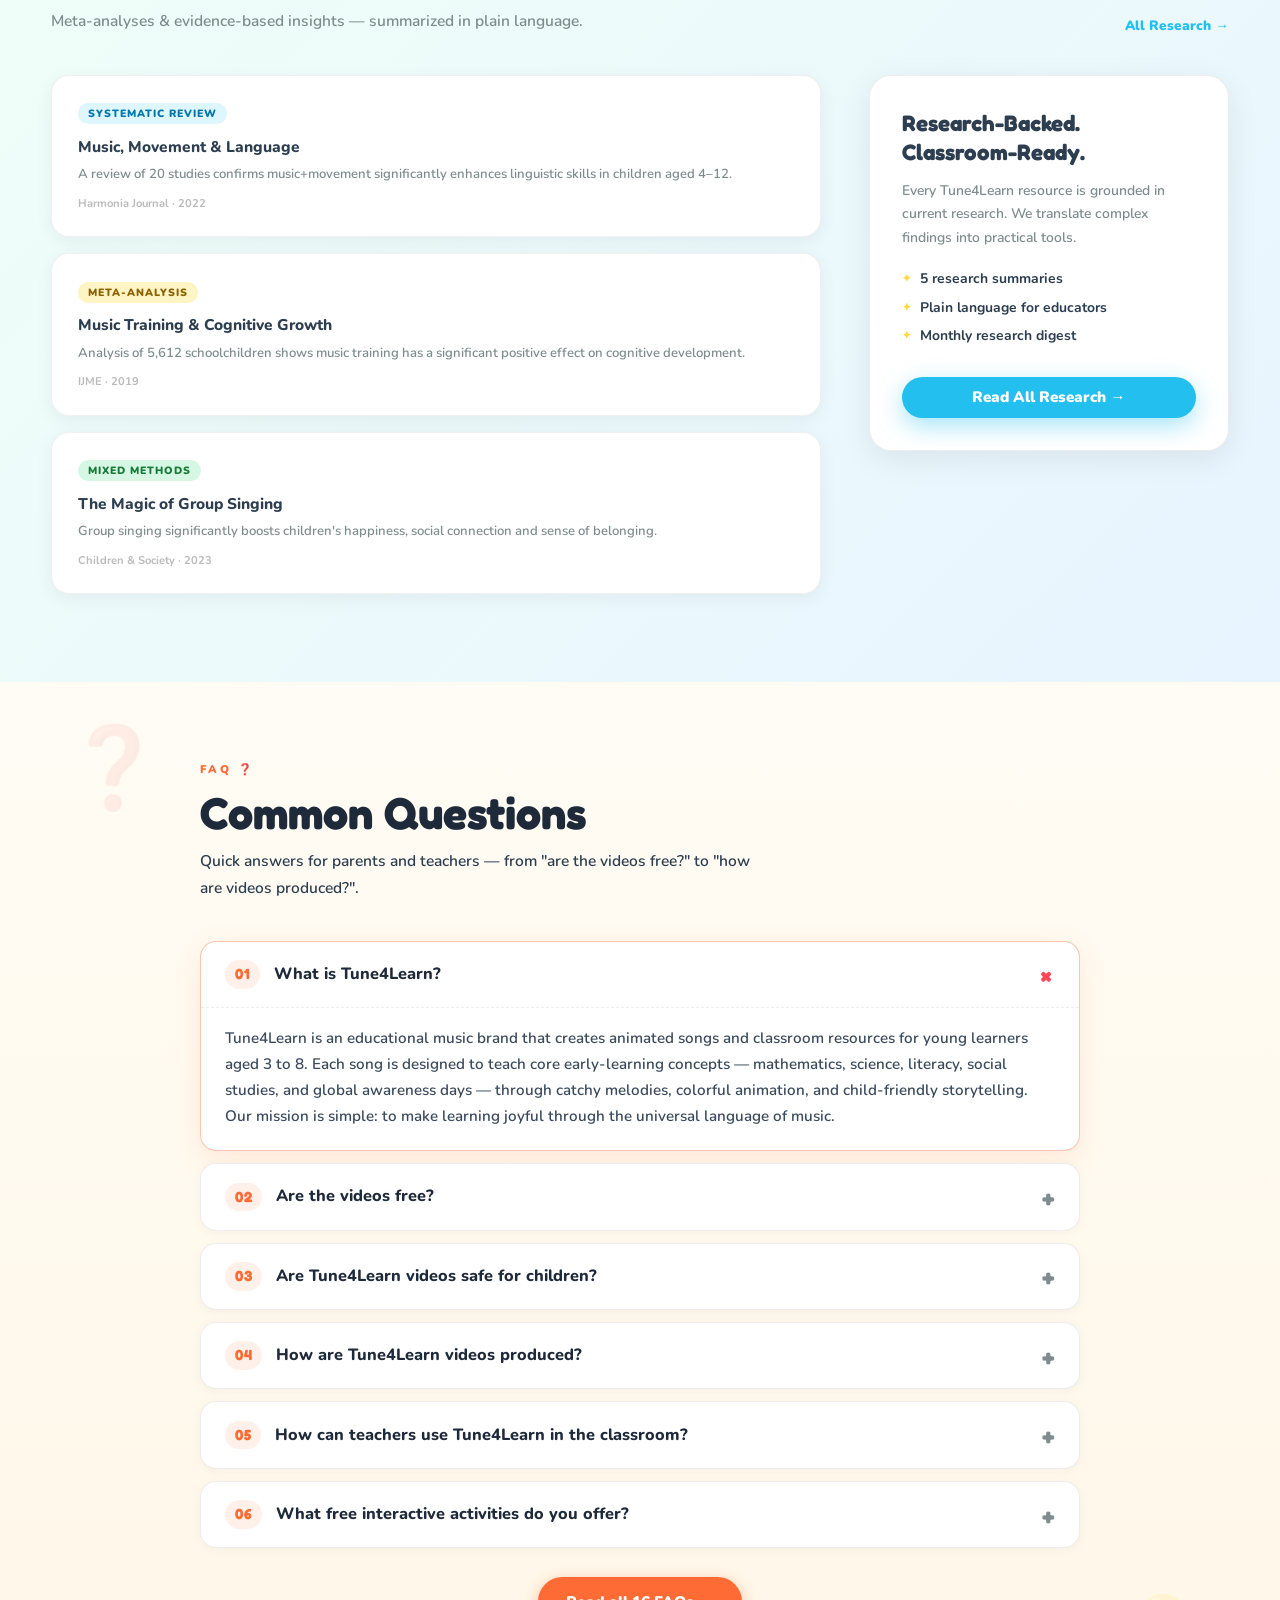
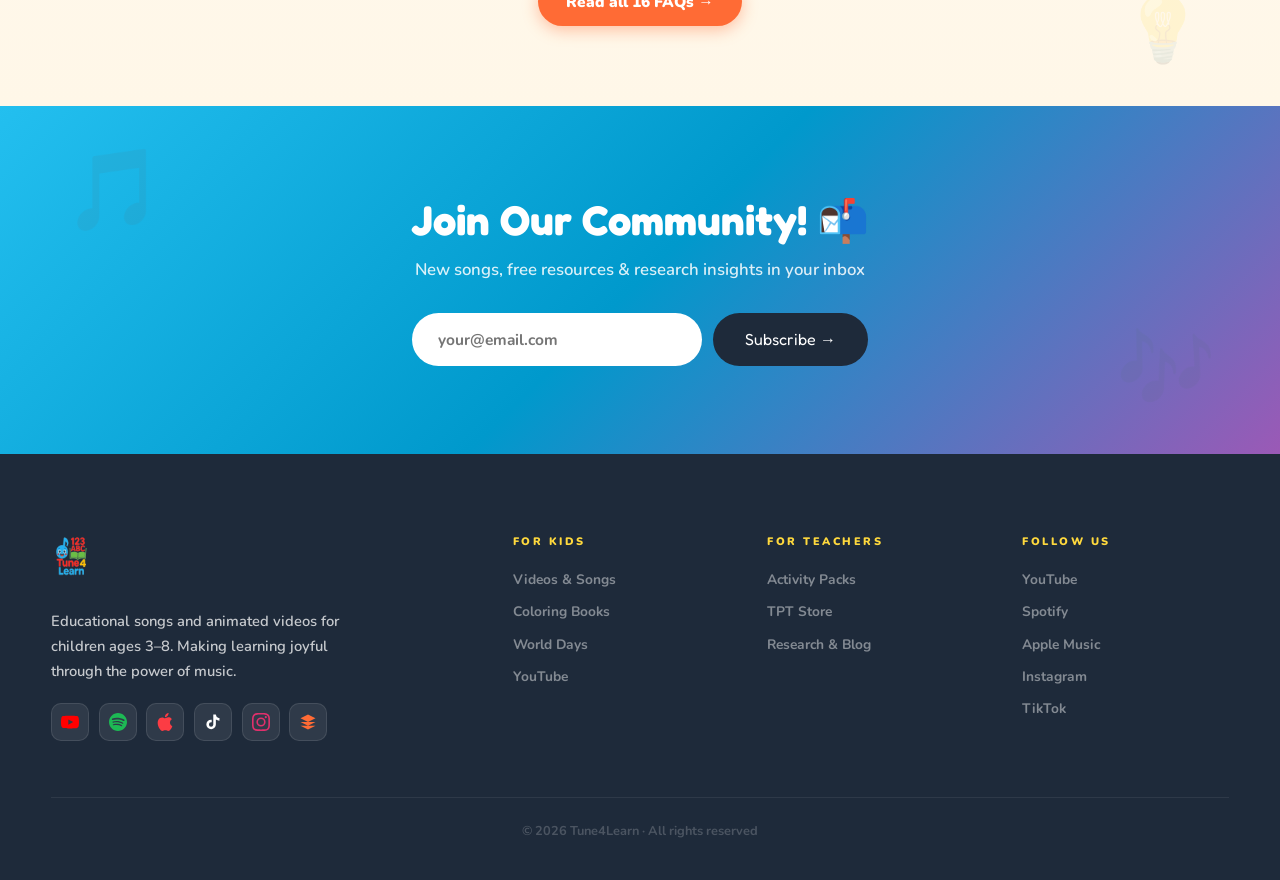
==== commit d4fc7a94: "Add files via upload" ====
--- a/index.html
+++ b/index.html
@@ -643,6 +643,12 @@
       <a href="videos.html" class="see-all">All Songs →</a>
     </div>
     <div class="idx-grid">
+      <a href="videos.html" class="idx-card" style="background:linear-gradient(135deg,#7c3aed,#5b21b6);">
+        <div class="idx-icon">🔢</div>
+        <h3>Back to School Math Fun 🆕</h3>
+        <p>Start the school year with numbers! Activity books in English &amp; Spanish.</p>
+        <span class="idx-arrow">Watch Now →</span>
+      </a>
       <a href="videos.html" class="idx-card" style="background:linear-gradient(135deg,#16a34a,#0e7a38);">
         <div class="idx-icon">⚽</div>
         <h3>Goal! Soccer Champions 🆕</h3>
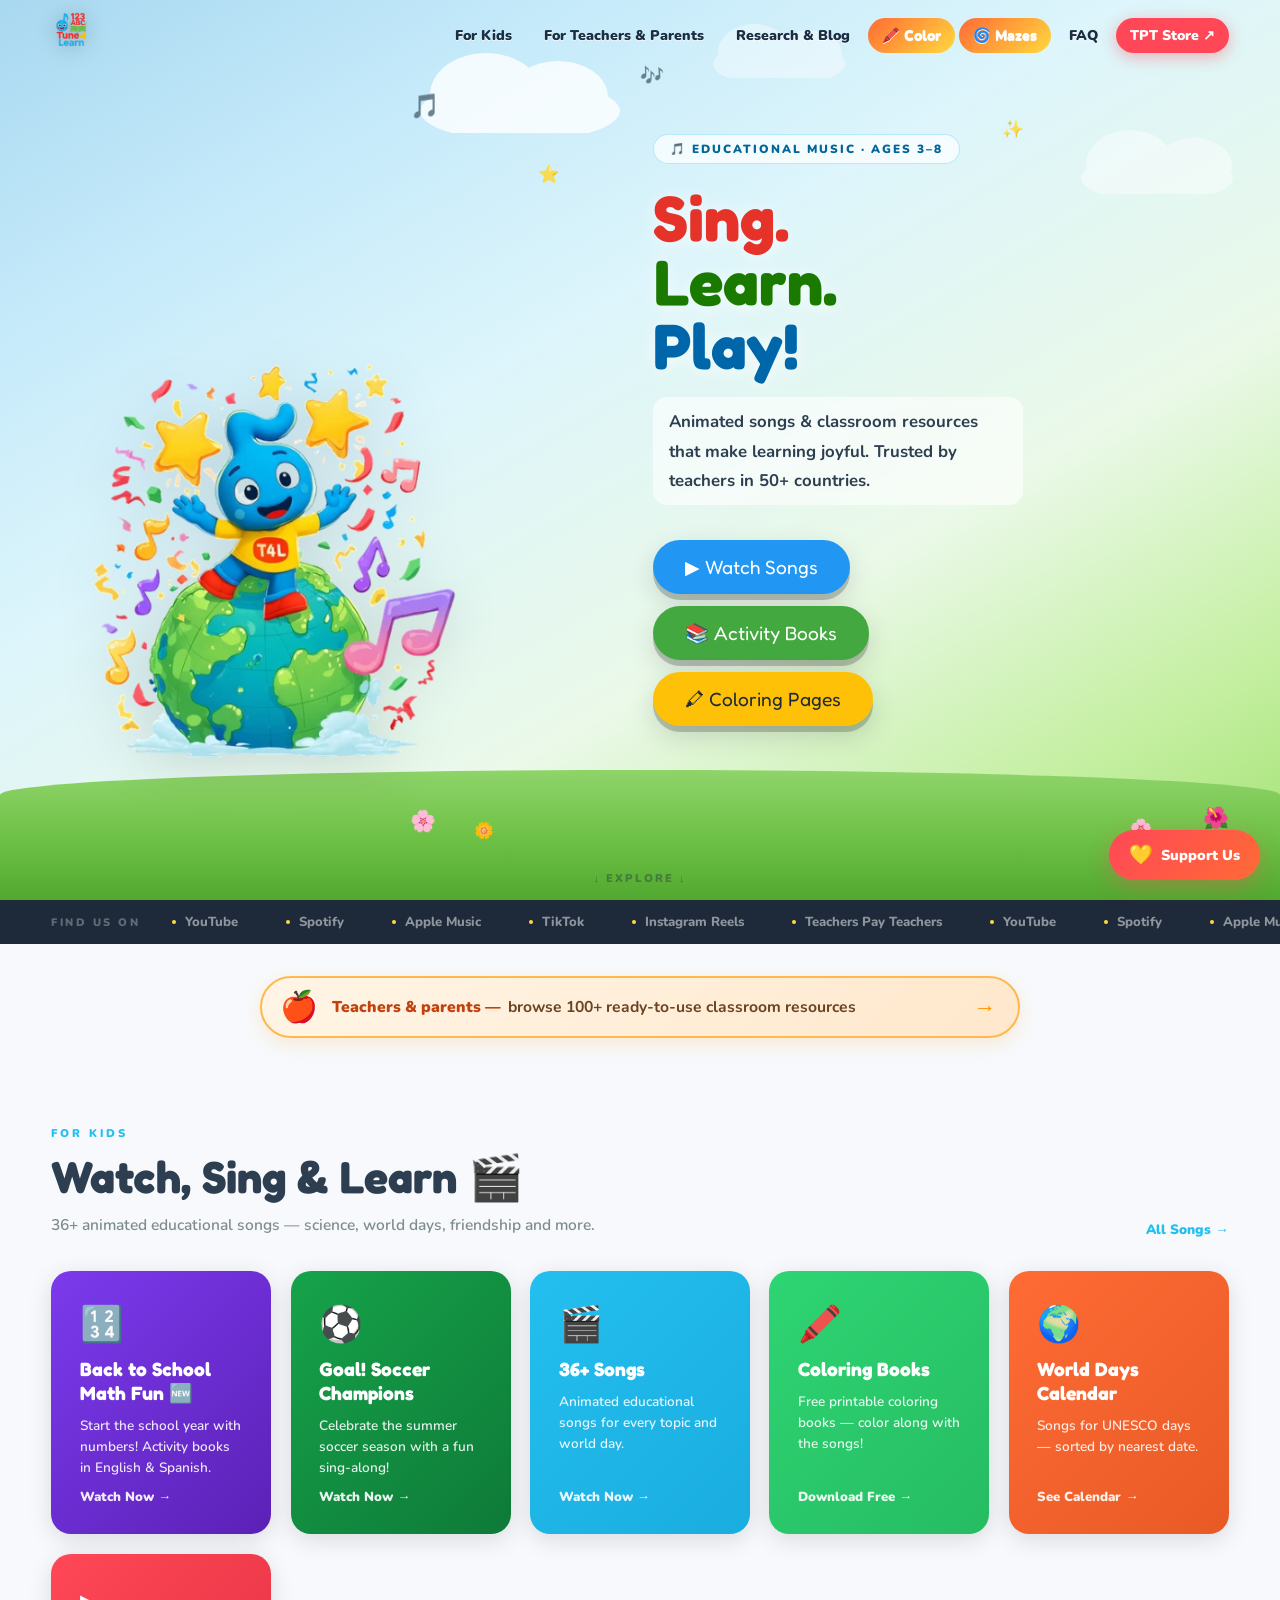
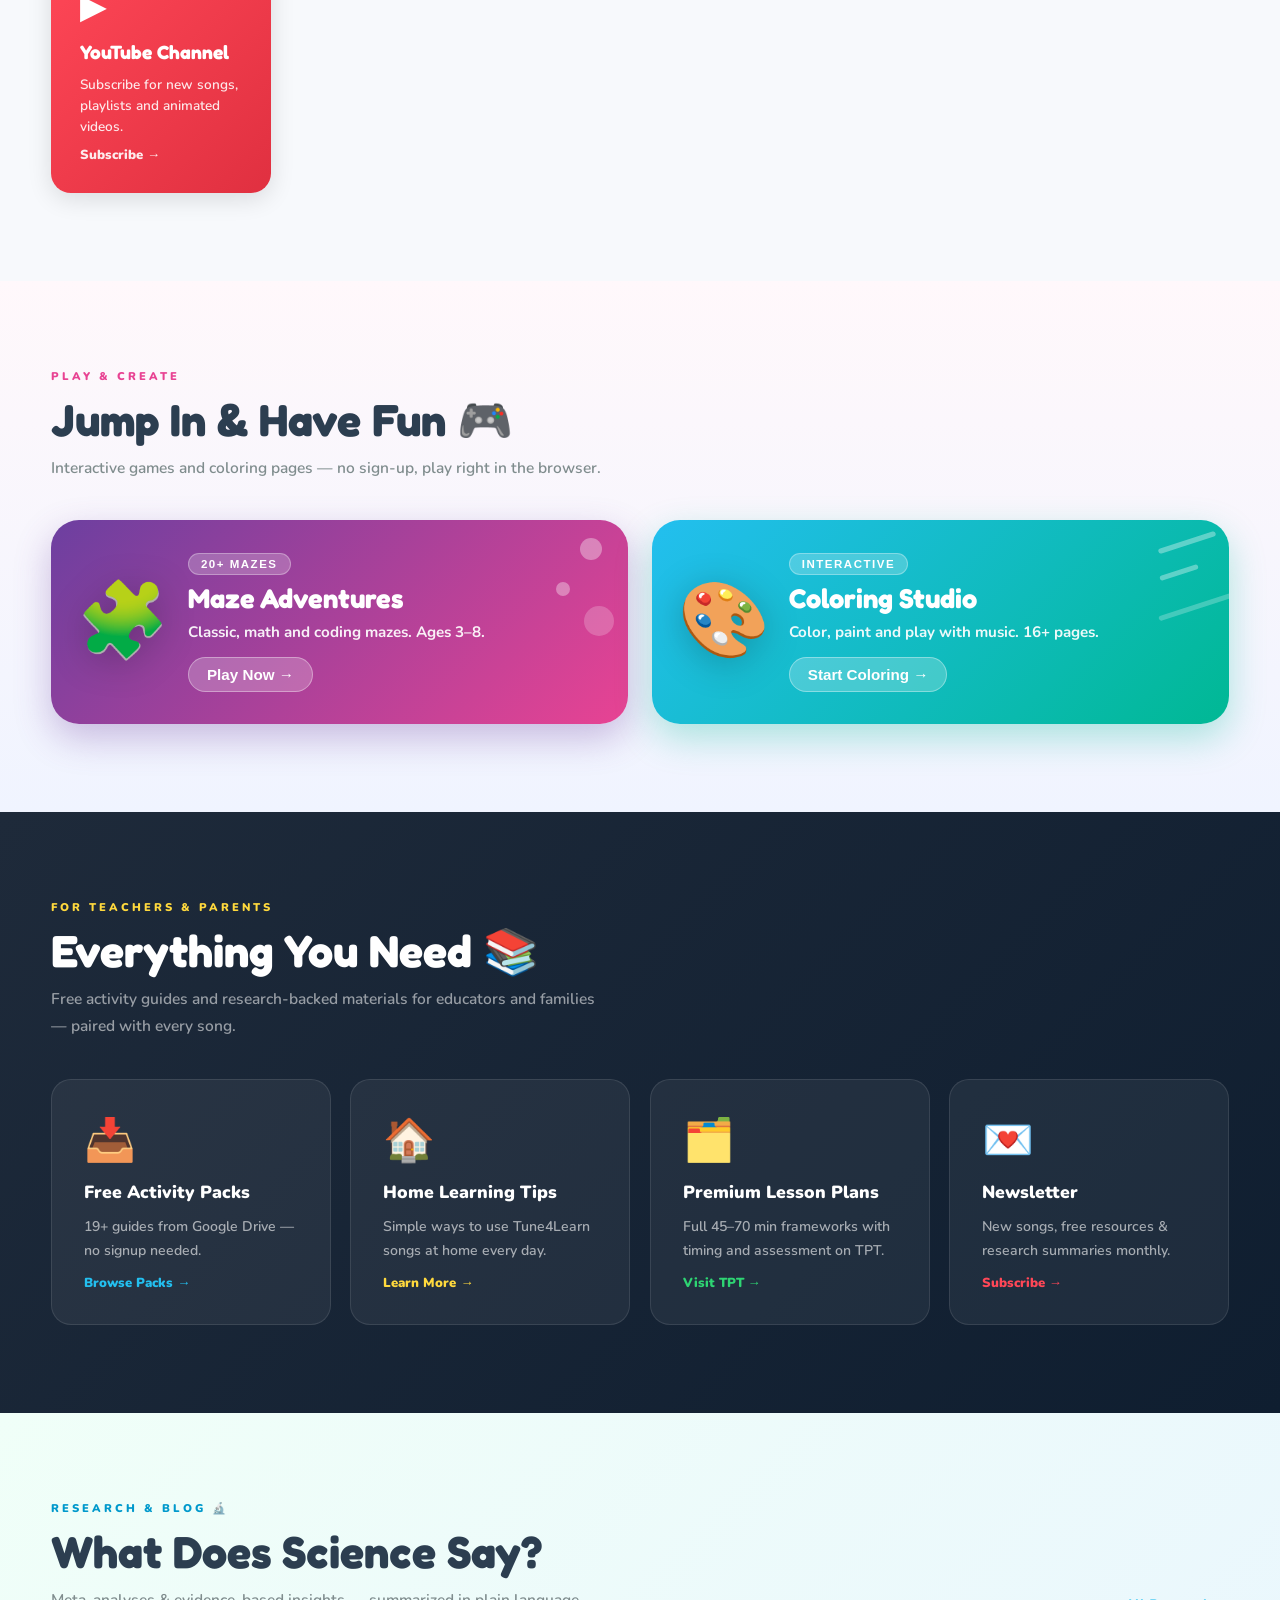
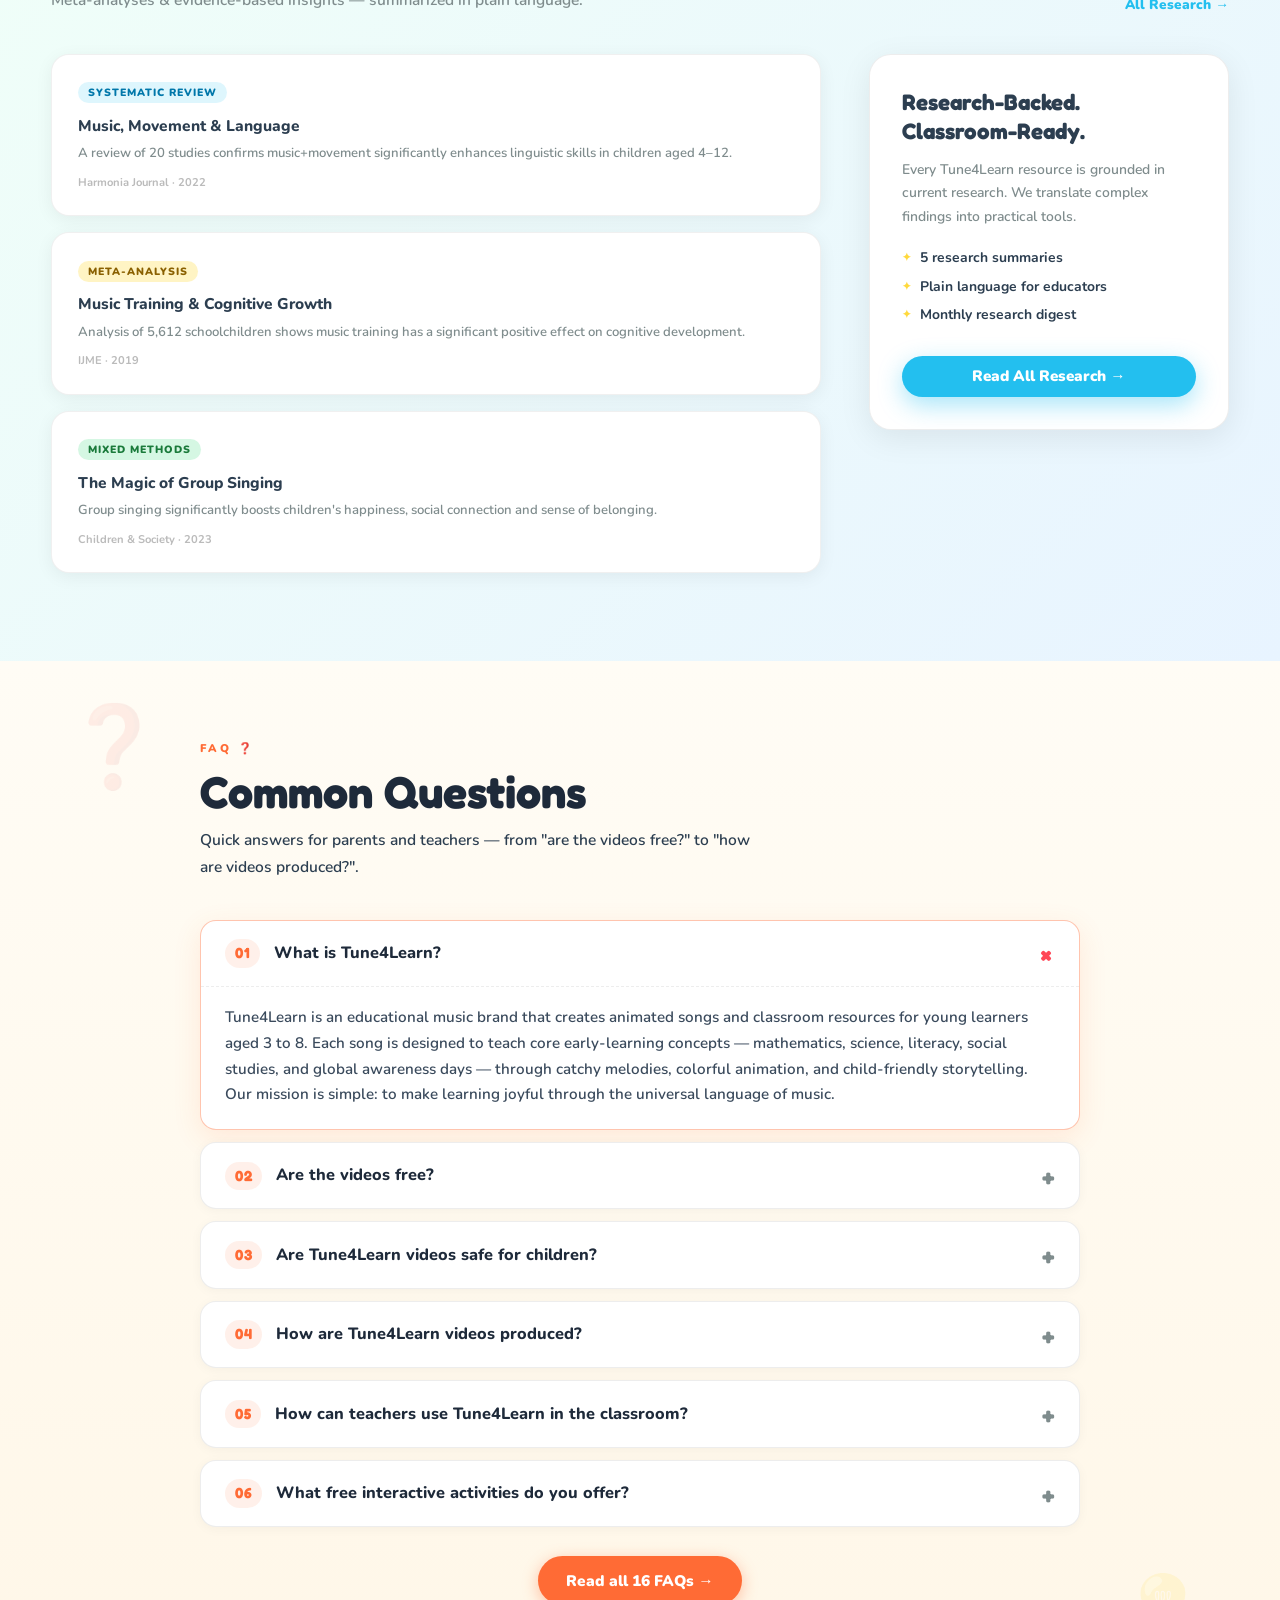
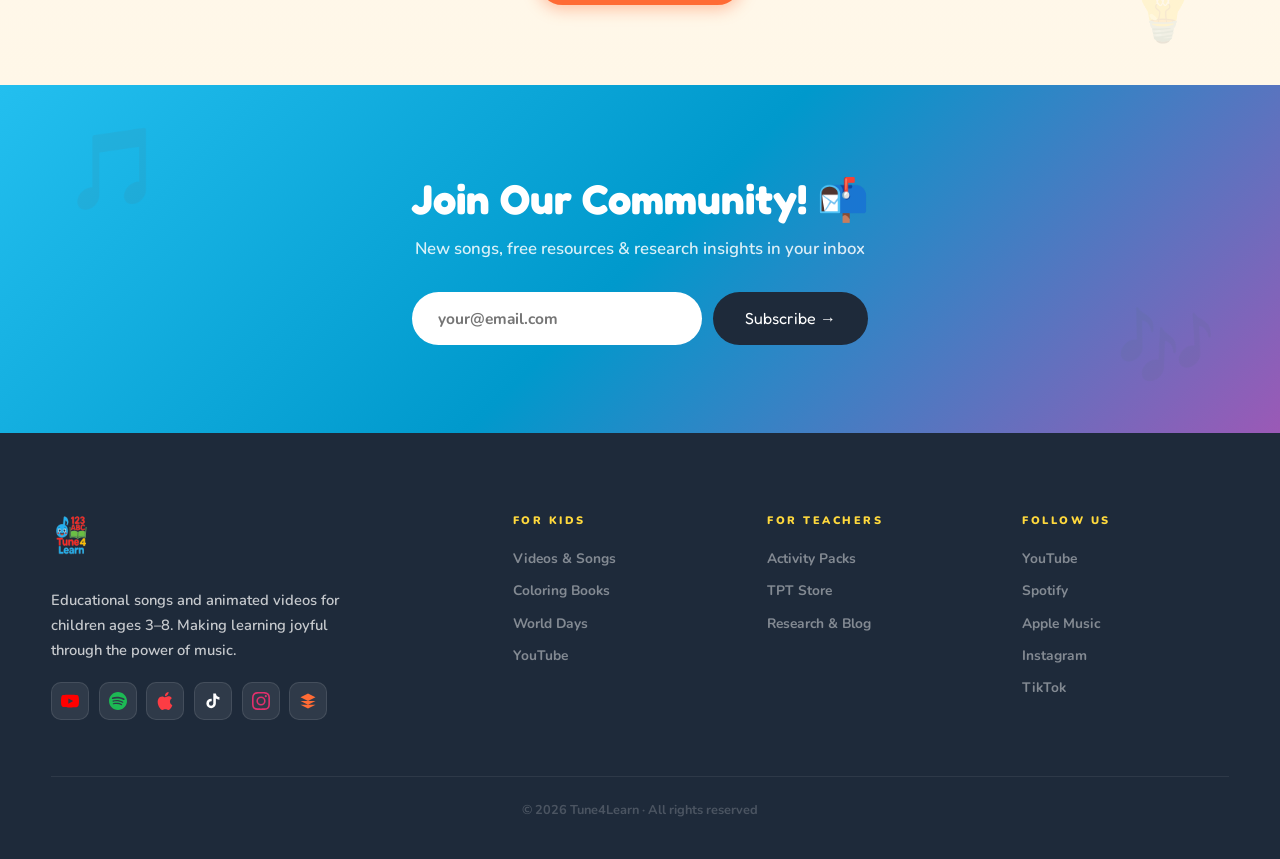
==== commit 47ae5390: "Add files via upload" ====
--- a/index.html
+++ b/index.html
@@ -651,8 +651,8 @@
       </a>
       <a href="videos.html" class="idx-card" style="background:linear-gradient(135deg,#16a34a,#0e7a38);">
         <div class="idx-icon">⚽</div>
-        <h3>Goal! Soccer Champions 🆕</h3>
-        <p>Our newest song — celebrate the summer soccer season with a fun sing-along!</p>
+        <h3>Goal! Soccer Champions</h3>
+        <p>Celebrate the summer soccer season with a fun sing-along!</p>
         <span class="idx-arrow">Watch Now →</span>
       </a>
       <a href="videos.html" class="idx-card" style="background:linear-gradient(135deg,#23BFEF,#1aaddf);">
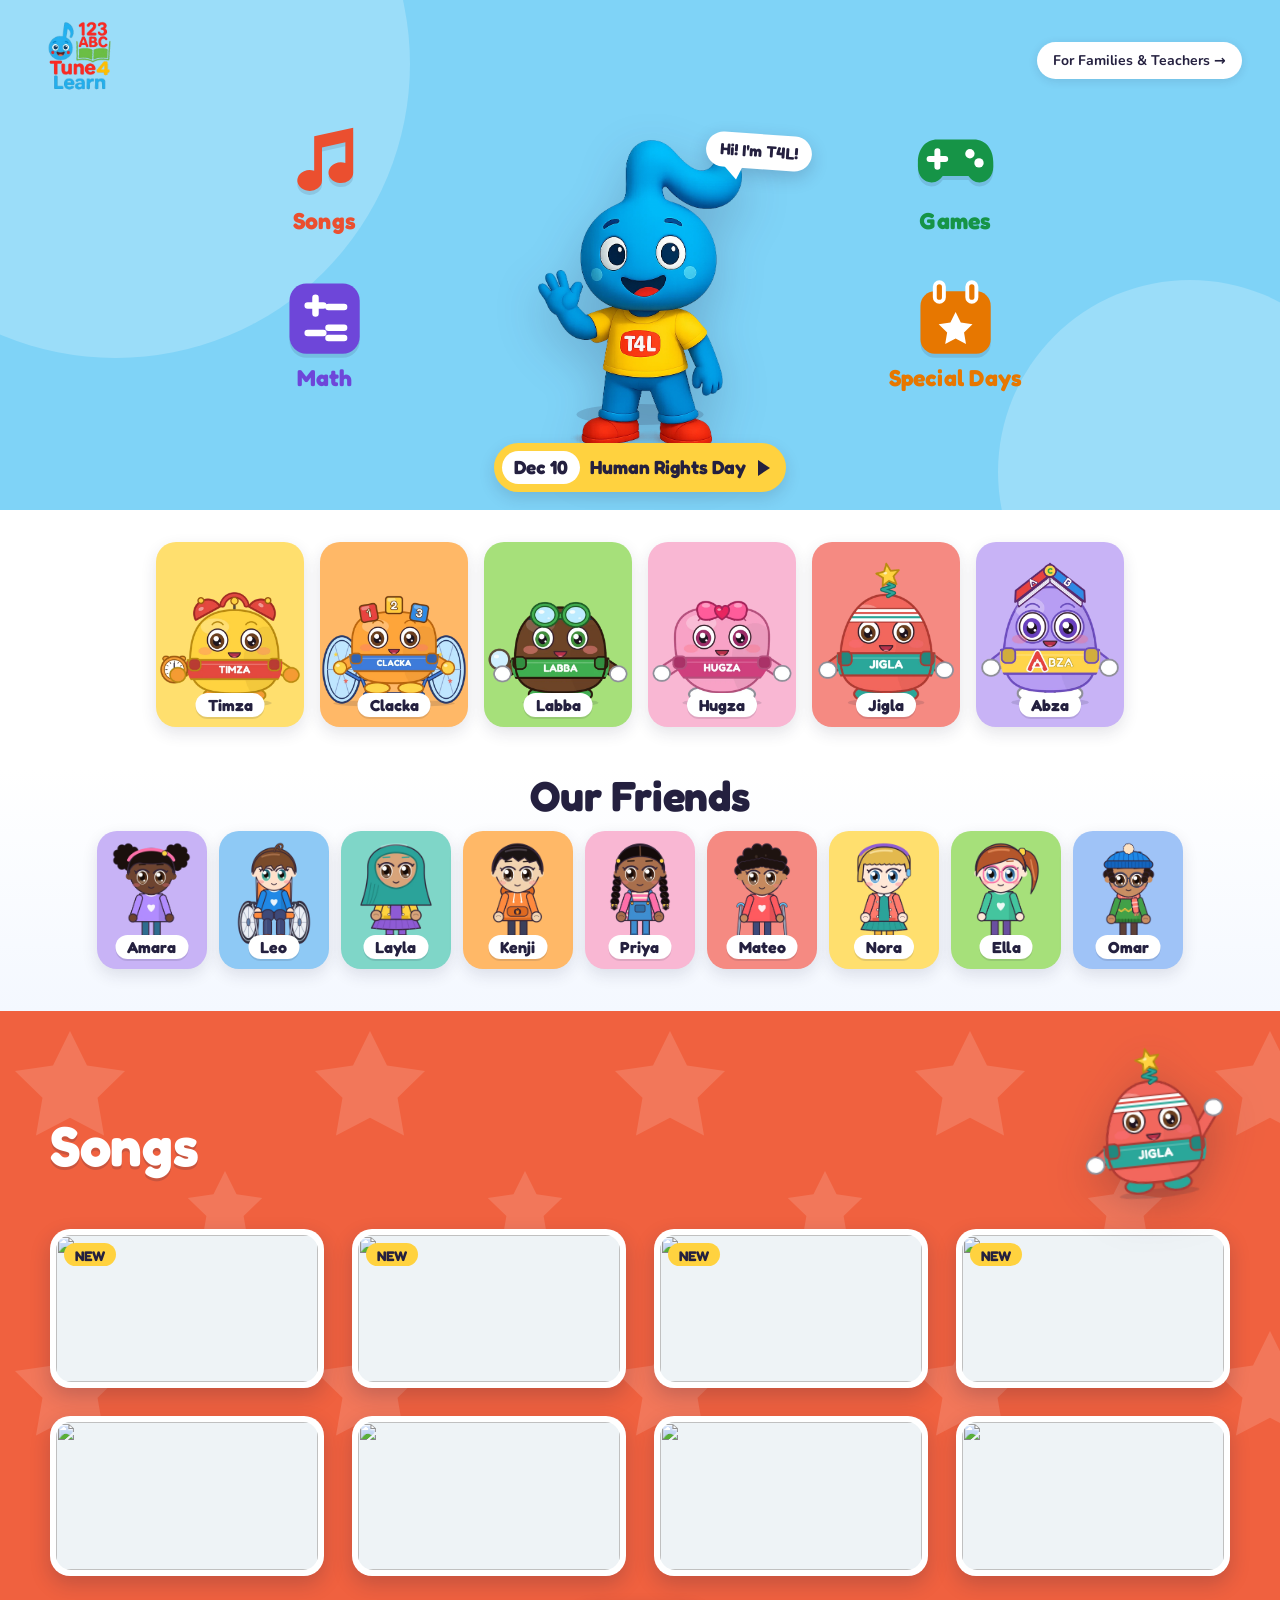
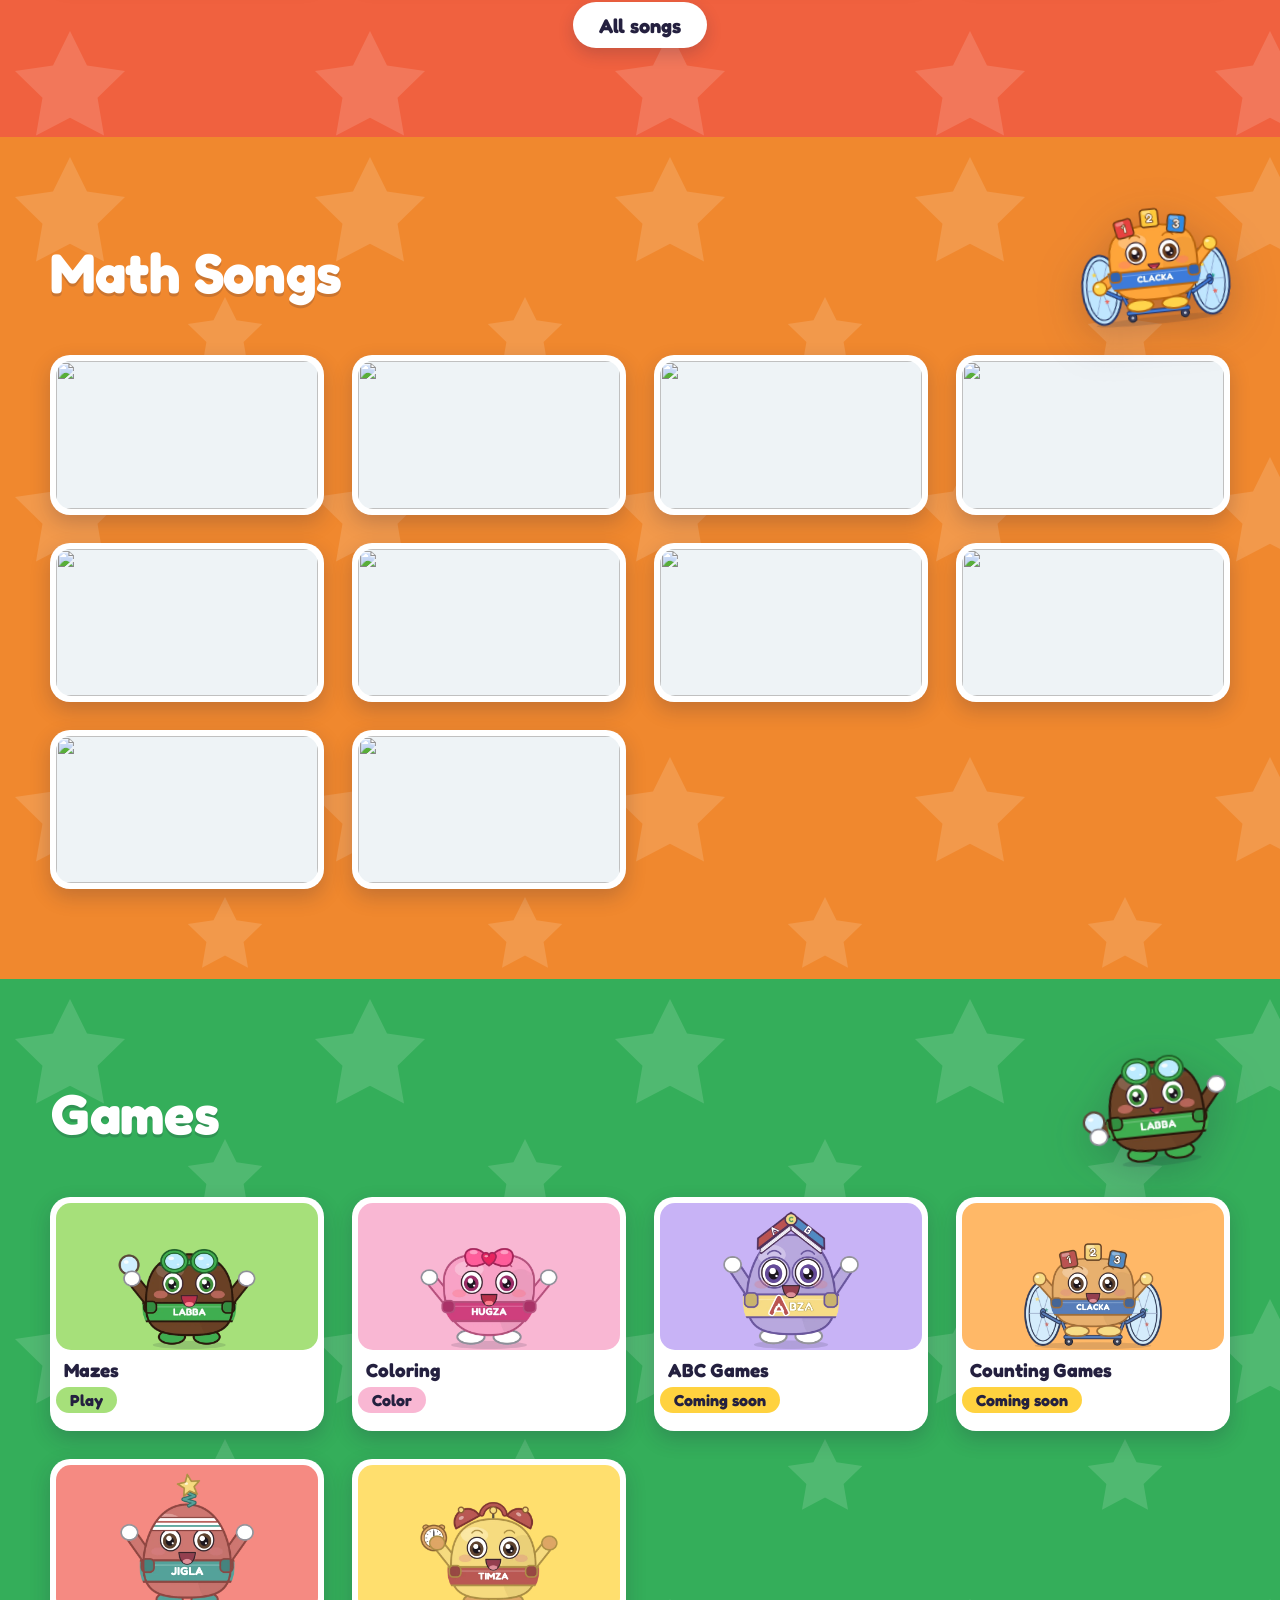
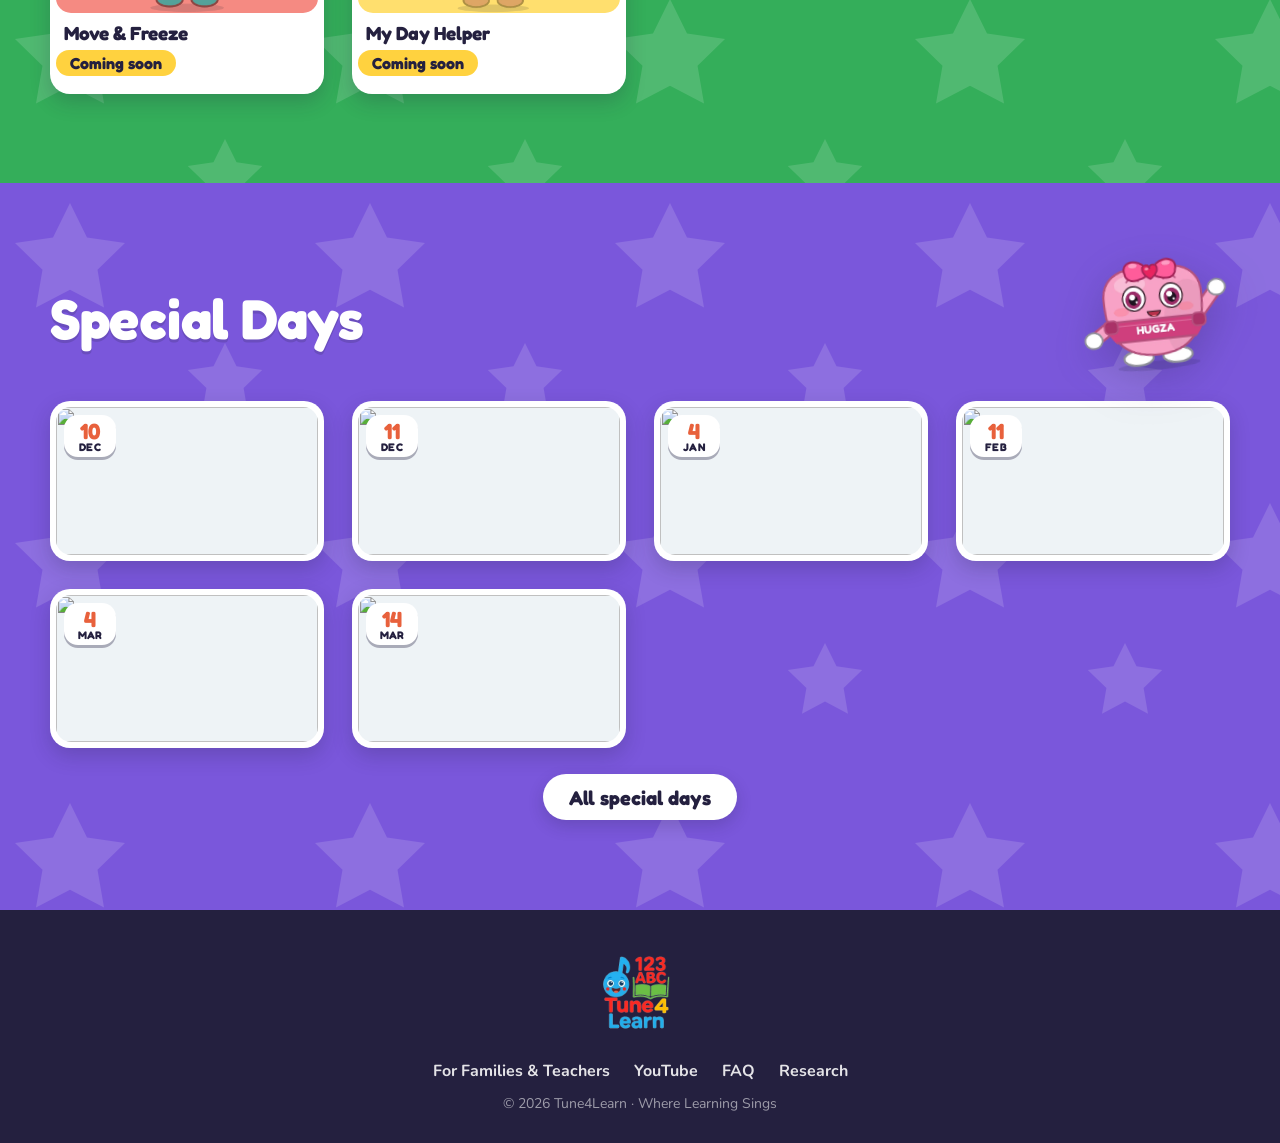
==== commit 0caa75c4: "Site v7: kids area with talking characters, Our Friends, new families & teachers page Co-Authored-By" ====
--- a/index.html
+++ b/index.html
@@ -1,1177 +1,202 @@
-<!DOCTYPE html>
+<!doctype html>
 <html lang="en">
 <head>
-<meta charset="UTF-8"/>
-<meta name="google-site-verification" content="AOgua7hyE2HhpsE_xLOZ-EpkVnEpRsf8wqdqk8Sj-CQ">
-<meta name="viewport" content="width=device-width, initial-scale=1.0"/>
-<title>Tune4Learn — Where Learning Sings</title>
-<meta name="description" content="Educational songs and animated videos for children ages 3–8. Learn numbers, letters, science and values through joyful music — plus free coloring pages and maze puzzles.">
-<meta name="keywords" content="educational songs, kids videos, learning songs, preschool music, kindergarten, ABC songs, number songs, Tune4Learn, kids coloring pages, math mazes">
-<meta name="author" content="Tune4Learn">
+<meta charset="utf-8">
+<meta name="viewport" content="width=device-width, initial-scale=1">
+<title>Tune4Learn | Learning songs, games and special days for kids</title>
+<meta name="description" content="Tune4Learn: learning songs for Pre-K to Grade 2. Sing, move and play with T4L: math songs, classroom routines, special days, mazes and coloring.">
+<meta property="og:type" content="website">
+<meta property="og:title" content="Tune4Learn · Where Learning Sings">
+<meta property="og:description" content="Learning songs, games and special days for Pre-K to Grade 2.">
+<meta property="og:url" content="https://tune4learn.com/">
+<meta property="og:image" content="https://tune4learn.com/assets/og-default.png">
 <meta name="theme-color" content="#23BFEF">
 <link rel="canonical" href="https://tune4learn.com/">
-<!-- Open Graph -->
-<meta property="og:type" content="website">
-<meta property="og:title" content="Tune4Learn — Where Learning Sings">
-<meta property="og:description" content="Educational songs and animated videos for children ages 3–8. Learn through the power of music.">
-<meta property="og:url" content="https://tune4learn.com/">
-<meta property="og:site_name" content="Tune4Learn">
-<meta property="og:image" content="https://tune4learn.com/assets/og-default.png">
-<meta property="og:image:width" content="1200">
-<meta property="og:image:height" content="630">
-<!-- Twitter Card -->
-<meta name="twitter:card" content="summary_large_image">
-<meta name="twitter:title" content="Tune4Learn — Where Learning Sings">
-<meta name="twitter:description" content="Educational songs and animated videos for children ages 3–8. Learn through music.">
-<meta name="twitter:image" content="https://tune4learn.com/assets/og-default.png">
+<link rel="icon" href="favicon.ico">
+<link rel="apple-touch-icon" href="assets/t4l-apple-icon.png">
 <link rel="preconnect" href="https://fonts.googleapis.com">
 <link rel="preconnect" href="https://fonts.gstatic.com" crossorigin>
-<link href="https://fonts.googleapis.com/css2?family=Fredoka+One&family=Nunito:wght@600;700;800;900&display=swap" rel="stylesheet">
-<style>
-:root {
-  --sky:#23BFEF; --sun:#FFD93D; --red:#FF4757;
-  --green:#2ED573; --purple:#9B59B6; --orange:#FF6B35;
-  --dark:#1E2A3A; --text:#2C3E50; --muted:#7F8C8D; --offwhite:#F7F9FC;
-}
-*,*::before,*::after{box-sizing:border-box;margin:0;padding:0;}
-html{scroll-behavior:smooth;}
-body{font-family:'Nunito',sans-serif;background:var(--offwhite);color:var(--text);overflow-x:hidden;}
-
-/* ── NAVBAR ── */
-.navbar{position:fixed;top:0;left:0;right:0;z-index:999;height:70px;display:flex;align-items:center;padding:0 4vw;gap:2rem;transition:background 0.3s,box-shadow 0.3s;}.navbar.scrolled{background:rgba(255,255,255,0.97);backdrop-filter:blur(16px);box-shadow:0 2px 20px rgba(0,0,0,0.08);}
-.navbar.scrolled{background:rgba(255,255,255,0.96);backdrop-filter:blur(16px);box-shadow:0 2px 20px rgba(0,0,0,0.08);}
-.nav-logo img{height:44px;width:auto;filter:drop-shadow(0 2px 10px rgba(0,0,0,0.25));}
-.nav-links{display:flex;align-items:center;gap:4px;list-style:none;margin-left:auto;}
-.nav-links a{text-decoration:none;color:#1a2e44;font-weight:900;font-size:0.88rem;padding:8px 14px;border-radius:30px;transition:all 0.2s;text-shadow:0 1px 0 rgba(255,255,255,0.9);}
-.navbar.scrolled .nav-links a{color:var(--text);text-shadow:none;}
-.nav-links a:hover{background:rgba(255,255,255,0.25);}
-.navbar.scrolled .nav-links a:hover{background:var(--offwhite);color:var(--sky);}
-.nav-cta{background:var(--red)!important;color:#fff!important;text-shadow:none!important;box-shadow:0 4px 16px rgba(255,71,87,0.4);}
-
-/* ── HERO ── */
-.hero{
-  position:relative;width:100vw;height:100vh;min-height:620px;overflow:hidden;
-  /* Sky gradient */
-  background:linear-gradient(150deg,#A8D8F0 0%,#C5EAFA 20%,#DDF5FB 40%,#EAF9E8 65%,#C4EFA0 85%,#A0E070 100%);
-}
-
-/* Clouds */
-.cloud{position:absolute;z-index:1;pointer-events:none;}
-.cloud svg{width:100%;height:auto;fill:white;opacity:0.8;}
-.cl1{top:5%;left:32%;width:220px;animation:drift 60s ease-in-out infinite;}
-.cl2{top:14%;right:3%;width:170px;animation:drift 75s ease-in-out infinite reverse;opacity:0.55;}
-.cl3{top:2%;left:55%;width:150px;animation:drift 90s ease-in-out infinite;opacity:0.5;}
-@keyframes drift{0%,100%{transform:translateX(0)}50%{transform:translateX(32px)}}
-
-/* Rainbow */
-.rainbow{position:absolute;z-index:1;top:8%;right:1%;width:320px;height:160px;overflow:hidden;opacity:0.55;border-radius:160px 160px 0 0;}
-.ra{position:absolute;bottom:0;left:50%;transform:translateX(-50%);border-radius:50%;border-style:solid;border-color:transparent;}
-.ra1{width:320px;height:320px;border-top-color:#FF6B6B;border-width:18px;}
-.ra2{width:284px;height:284px;border-top-color:#FFA94D;border-width:18px;bottom:18px;}
-.ra3{width:248px;height:248px;border-top-color:#FFD93D;border-width:18px;bottom:36px;}
-.ra4{width:212px;height:212px;border-top-color:#51CF66;border-width:18px;bottom:54px;}
-.ra5{width:176px;height:176px;border-top-color:#339AF0;border-width:18px;bottom:72px;}
-.ra6{width:140px;height:140px;border-top-color:#CC5DE8;border-width:18px;bottom:90px;}
-
-/* Deco floaters */
-.deco{position:absolute;z-index:2;pointer-events:none;animation:decoFloat 4s ease-in-out infinite;font-size:1.5rem;opacity:0.85;}
-.de1{top:10%;left:32%;color:#FF4757;animation-delay:0s;}
-.de2{top:18%;left:42%;font-size:1.1rem;color:#FFD93D;animation-delay:1s;}
-.de3{top:7%; left:50%;color:#2ED573;font-size:1.2rem;animation-delay:2s;}
-.de4{top:13%;right:20%;animation-delay:0.5s;font-size:1.1rem;}
-@keyframes decoFloat{0%,100%{transform:translateY(0) rotate(-6deg)}50%{transform:translateY(-14px) rotate(6deg)}}
-
-/* Ground */
-.ground{position:absolute;bottom:0;left:0;right:0;z-index:2;height:130px;background:linear-gradient(180deg,#8FD46A 0%,#6CC044 55%,#52A830 100%);border-radius:65% 65% 0 0/25% 25% 0 0;}
-.flower{position:absolute;z-index:3;font-size:1.3rem;animation:sway 4s ease-in-out infinite;}
-.fl1{bottom:65px;left:32%;animation-delay:0s;}
-.fl2{bottom:58px;left:37%;font-size:1rem;animation-delay:.5s;}
-.fl3{bottom:68px;right:4%;animation-delay:1s;}
-.fl4{bottom:60px;right:10%;font-size:1.1rem;animation-delay:.3s;}
-@keyframes sway{0%,100%{transform:rotate(-4deg)}50%{transform:rotate(4deg)}}
-
-/* ── MASCOT — Sol taraf ── */
-.hero-mascot{
-  position:absolute;
-  left:3%;
-  bottom:12%;
-  z-index:3;
-  width:clamp(260px,36vw,500px);
-  height:auto;
-  pointer-events:none;
-  filter:drop-shadow(0 8px 24px rgba(0,0,0,0.12));
-  animation:mascotFloat 3.8s ease-in-out infinite;
-}
-@keyframes mascotFloat{
-  0%,100%{transform:translateY(0) rotate(-1deg);}
-  50%{transform:translateY(-18px) rotate(1deg);}
-}
-
-/* ── TEXT — Right half ── */
-.hero-text{
-  position:absolute;
-  right:0;top:0;
-  width:50%;height:100%;
-  z-index:5;
-  display:flex;flex-direction:column;
-  justify-content:center;
-  padding:80px 5vw 120px 1vw;
-}
-.hero-eyebrow{
-  display:inline-flex;align-items:center;gap:8px;
-  background:rgba(255,255,255,0.72);
-  border:1.5px solid rgba(35,191,239,0.3);
-  color:#006699;font-weight:900;font-size:0.74rem;
-  text-transform:uppercase;letter-spacing:2px;
-  padding:6px 16px;border-radius:30px;
-  margin-bottom:1.4rem;backdrop-filter:blur(8px);width:fit-content;
-  animation:fadeUp 0.5s ease both;
-}
-.hero-title{
-  font-family:'Fredoka One',cursive;
-  font-size:clamp(3rem,5vw,5rem);
-  line-height:1.0;margin-bottom:1.2rem;
-  animation:fadeUp 0.6s 0.08s ease both;
-  filter:drop-shadow(0 2px 8px rgba(255,255,255,0.7));
-}
-.ht1{display:block;color:#E63329;}
-.ht2{display:block;color:#1a7a00;}
-.ht3{display:block;color:#0066aa;}
-
-.hero-sub{
-  font-size:1.05rem;font-weight:700;color:#2C3E50;line-height:1.75;
-  max-width:370px;margin-bottom:2.2rem;
-  animation:fadeUp 0.6s 0.15s ease both;
-  background:rgba(255,255,255,0.6);padding:10px 16px;
-  border-radius:14px;backdrop-filter:blur(6px);
-}
-.hero-btns{display:flex;flex-direction:column;gap:12px;animation:fadeUp 0.6s 0.22s ease both;}
-.cta-btn{
-  display:inline-flex;align-items:center;gap:12px;
-  padding:15px 32px;border-radius:60px;
-  font-family:'Fredoka One',cursive;font-size:1.2rem;
-  text-decoration:none;border:none;cursor:pointer;
-  transition:transform 0.18s,box-shadow 0.18s;
-  white-space:nowrap;width:fit-content;
-  box-shadow:0 6px 0 rgba(0,0,0,0.2),0 10px 28px rgba(0,0,0,0.14);
-}
-.cta-btn:hover{transform:translateY(-4px);box-shadow:0 10px 0 rgba(0,0,0,0.2),0 18px 36px rgba(0,0,0,0.2);}
-.cta-btn:active{transform:translateY(2px);box-shadow:0 3px 0 rgba(0,0,0,0.18);}
-.cb-blue  {background:#2196F3;color:white;}
-.cb-green {background:#43A840;color:white;}
-.cb-yellow{background:#FFC107;color:#1E2A3A;}
-
-.scroll-hint{position:absolute;bottom:14px;left:50%;transform:translateX(-50%);z-index:10;display:flex;flex-direction:column;align-items:center;gap:3px;font-size:0.7rem;font-weight:900;text-transform:uppercase;letter-spacing:2px;color:rgba(30,42,58,0.38);animation:hintBounce 2.5s ease-in-out infinite;}
-@keyframes hintBounce{0%,100%{transform:translateX(-50%) translateY(0)}50%{transform:translateX(-50%) translateY(5px)}}
-@keyframes fadeUp{from{opacity:0;transform:translateY(16px)}to{opacity:1;transform:translateY(0)}}
-
-/* ── REST OF PAGE (unchanged) ── */
-.platform-bar{background:var(--dark);padding:13px 4vw;display:flex;align-items:center;overflow:hidden;}
-.pb-label{color:rgba(255,255,255,0.3);font-size:0.68rem;font-weight:900;text-transform:uppercase;letter-spacing:2.5px;white-space:nowrap;padding-right:2rem;flex-shrink:0;}
-.pb-track{display:flex;gap:3rem;width:max-content;animation:ticker 24s linear infinite;}
-.pb-item{display:flex;align-items:center;gap:9px;color:rgba(255,255,255,0.5);font-weight:800;font-size:0.82rem;white-space:nowrap;}
-.pb-sep{width:4px;height:4px;border-radius:50%;background:var(--sun);flex-shrink:0;}
-@keyframes ticker{from{transform:translateX(0)}to{transform:translateX(-50%)}}
-
-.sec{padding:5.5rem 4vw;}.sec-inner{max-width:1280px;margin:0 auto;}
-.sec-label{font-size:0.7rem;font-weight:900;text-transform:uppercase;letter-spacing:3px;color:var(--sky);margin-bottom:0.5rem;}
-.sec-title{font-family:'Fredoka One',cursive;font-size:clamp(2rem,3.5vw,2.8rem);color:var(--text);margin-bottom:0.5rem;}
-.sec-sub{font-size:0.97rem;color:var(--muted);font-weight:600;line-height:1.7;max-width:560px;}
-.row-head{display:flex;align-items:flex-end;justify-content:space-between;margin-bottom:2rem;}
-.see-all{display:inline-flex;align-items:center;gap:5px;font-weight:900;font-size:0.85rem;color:var(--sky);text-decoration:none;transition:gap 0.2s;flex-shrink:0;margin-left:1rem;}
-.see-all:hover{gap:9px;}
-.h-scroll{display:flex;gap:1.2rem;overflow-x:auto;padding-bottom:1rem;scroll-snap-type:x mandatory;-webkit-overflow-scrolling:touch;scrollbar-width:none;}
-.h-scroll::-webkit-scrollbar{display:none;}.h-scroll>*{flex-shrink:0;scroll-snap-align:start;}
-.vid-card{width:268px;border-radius:18px;overflow:hidden;text-decoration:none;color:var(--text);background:white;box-shadow:0 4px 20px rgba(0,0,0,0.08);transition:transform 0.25s,box-shadow 0.25s;}
-.vid-card:hover{transform:translateY(-7px) scale(1.02);box-shadow:0 18px 48px rgba(0,0,0,0.14);}
-.vid-thumb{aspect-ratio:16/9;position:relative;display:flex;align-items:center;justify-content:center;font-size:3.5rem;overflow:hidden;}
-.vid-overlay{position:absolute;inset:0;background:rgba(0,0,0,0);display:flex;align-items:center;justify-content:center;transition:background 0.25s;}
-.vid-card:hover .vid-overlay{background:rgba(0,0,0,0.2);}
-.play-btn{width:52px;height:52px;border-radius:50%;background:white;display:flex;align-items:center;justify-content:center;font-size:1.1rem;opacity:0;transform:scale(0.5);transition:all 0.25s;box-shadow:0 4px 16px rgba(0,0,0,0.2);}
-.vid-card:hover .play-btn{opacity:1;transform:scale(1);}
-.vid-tag{position:absolute;top:10px;left:10px;font-size:0.65rem;font-weight:900;padding:3px 10px;border-radius:30px;text-transform:uppercase;letter-spacing:1px;backdrop-filter:blur(8px);}
-.vid-info{padding:1.1rem 1.2rem;}.vid-info h4{font-size:0.9rem;font-weight:800;line-height:1.4;margin-bottom:0.3rem;}.vid-info p{font-size:0.75rem;color:var(--muted);font-weight:600;}
-.cat-chip{display:flex;flex-direction:column;align-items:center;justify-content:center;gap:0.6rem;width:148px;aspect-ratio:1;border-radius:22px;cursor:pointer;text-decoration:none;color:var(--text);transition:transform 0.25s,box-shadow 0.25s;box-shadow:0 4px 16px rgba(0,0,0,0.07);}
-.cat-chip:hover{transform:translateY(-6px) scale(1.05);box-shadow:0 16px 36px rgba(0,0,0,0.13);}.cat-chip span{font-size:2.8rem;}.cat-chip h4{font-size:0.82rem;font-weight:900;text-align:center;}
-.day-card{width:196px;background:white;border-radius:18px;padding:1.3rem;box-shadow:0 4px 20px rgba(0,0,0,0.07);border:1.5px solid rgba(0,0,0,0.05);transition:transform 0.25s,box-shadow 0.25s;}
-.day-card:hover{transform:translateY(-6px);box-shadow:0 16px 40px rgba(0,0,0,0.12);}.day-date{font-size:0.66rem;font-weight:900;text-transform:uppercase;letter-spacing:1.5px;color:var(--red);margin-bottom:0.5rem;}.day-emoji{font-size:2.2rem;display:block;margin-bottom:0.5rem;}.day-card h4{font-size:0.87rem;font-weight:800;line-height:1.35;margin-bottom:0.3rem;}.day-card p{font-size:0.74rem;color:var(--muted);font-weight:600;}.day-pill{display:inline-block;margin-top:0.6rem;font-size:0.65rem;font-weight:900;padding:3px 10px;border-radius:20px;text-transform:uppercase;letter-spacing:1px;}.dp-new{background:#d4ffd4;color:#1a8a1a;}.dp-soon{background:#fff3cd;color:#856404;}
-.teachers-bg{background:linear-gradient(135deg,#1E2A3A 0%,#0f1e30 100%);padding:5.5rem 4vw;}.teachers-inner{max-width:1280px;margin:0 auto;}.teachers-bg .sec-label{color:var(--sun);}.teachers-bg .sec-title{color:white;}.teachers-bg .sec-sub{color:rgba(255,255,255,0.55);}
-.t-grid{display:grid;grid-template-columns:repeat(auto-fit,minmax(260px,1fr));gap:1.2rem;margin-top:2.5rem;}
-.t-card{background:rgba(255,255,255,0.06);border:1.5px solid rgba(255,255,255,0.1);border-radius:20px;padding:2rem;color:white;display:flex;flex-direction:column;gap:0.7rem;transition:all 0.25s;position:relative;overflow:hidden;}
-.t-card::before{content:'';position:absolute;top:0;left:0;right:0;height:3px;transform:scaleX(0);transition:transform 0.3s;}
-.tc1::before{background:linear-gradient(90deg,var(--sky),var(--green));}.tc2::before{background:linear-gradient(90deg,var(--sun),var(--orange));}.tc3::before{background:linear-gradient(90deg,var(--green),var(--sky));}.tc4::before{background:linear-gradient(90deg,var(--red),var(--purple));}
-.t-card:hover::before{transform:scaleX(1);}.t-card:hover{background:rgba(255,255,255,0.1);transform:translateY(-5px);}.t-icon{font-size:2.6rem;}.t-card h3{font-size:1.1rem;font-weight:900;}.t-card p{font-size:0.88rem;color:rgba(255,255,255,0.6);line-height:1.7;flex:1;font-weight:600;}
-.res-grid{display:grid;grid-template-columns:repeat(auto-fill,minmax(230px,1fr));gap:1.2rem;}
-.res-card{background:white;border:1.5px solid rgba(0,0,0,0.06);border-radius:18px;padding:1.5rem;text-decoration:none;color:var(--text);display:flex;flex-direction:column;gap:0.5rem;box-shadow:0 4px 18px rgba(0,0,0,0.06);transition:all 0.25s;}.res-card:hover{transform:translateY(-5px);box-shadow:0 16px 40px rgba(0,0,0,0.11);}.res-emoji{font-size:2rem;}.res-card h4{font-size:0.92rem;font-weight:800;line-height:1.3;}.res-card p{font-size:0.76rem;color:var(--muted);font-weight:600;}.res-pill{display:inline-block;font-size:0.66rem;font-weight:900;padding:3px 10px;border-radius:20px;width:fit-content;text-transform:uppercase;letter-spacing:1px;}.rp-free{background:#d4ffd4;color:#1a8a1a;}.rp-paid{background:#ddeeff;color:#1a55aa;}
-.research-bg{background:linear-gradient(135deg,#F0FFF8 0%,#E8F4FF 100%);padding:5.5rem 4vw;}.research-inner{max-width:1280px;margin:0 auto;}
-.r-layout{display:grid;grid-template-columns:1fr 360px;gap:3rem;align-items:start;margin-top:2.5rem;}.r-stack{display:flex;flex-direction:column;gap:1rem;}
-.r-card{background:white;border-radius:18px;padding:1.6rem;border:1.5px solid rgba(0,0,0,0.06);box-shadow:0 4px 18px rgba(0,0,0,0.06);transition:all 0.25s;cursor:pointer;}.r-card:hover{transform:translateX(6px);box-shadow:0 10px 32px rgba(0,0,0,0.1);}
-.r-tag{display:inline-block;font-size:0.66rem;font-weight:900;text-transform:uppercase;letter-spacing:1px;padding:3px 10px;border-radius:20px;margin-bottom:0.7rem;}.rt1{background:rgba(35,191,239,0.15);color:#0077aa;}.rt2{background:rgba(255,217,61,0.3);color:#8a6000;}.rt3{background:rgba(46,213,115,0.2);color:#1a7a3a;}
-.r-card h4{font-size:0.97rem;font-weight:800;line-height:1.45;margin-bottom:0.4rem;}.r-card p{font-size:0.82rem;color:var(--muted);line-height:1.65;font-weight:600;}.r-meta{font-size:0.7rem;color:#bbb;margin-top:0.6rem;font-weight:700;}
-.r-sidebar{background:white;border-radius:22px;padding:2rem;border:1.5px solid rgba(0,0,0,0.07);box-shadow:0 8px 32px rgba(0,0,0,0.08);position:sticky;top:90px;}.r-sidebar h3{font-family:'Fredoka One',cursive;font-size:1.4rem;margin-bottom:0.8rem;line-height:1.3;}.r-sidebar p{font-size:0.87rem;color:var(--muted);line-height:1.7;margin-bottom:1.2rem;font-weight:600;}.r-list{list-style:none;display:flex;flex-direction:column;gap:0.6rem;margin-bottom:1.5rem;}.r-list li{display:flex;align-items:center;gap:9px;font-size:0.87rem;font-weight:700;}.r-list li::before{content:"✦";color:var(--sun);font-size:0.7rem;}
-.nl-wrap{background:linear-gradient(135deg,var(--sky) 0%,#0099cc 50%,var(--purple) 100%);padding:5.5rem 4vw;position:relative;overflow:hidden;}.nl-wrap::before{content:'🎵';position:absolute;top:30px;left:5%;font-size:5rem;opacity:0.1;}.nl-wrap::after{content:'🎶';position:absolute;bottom:30px;right:5%;font-size:5rem;opacity:0.1;}
-.nl-box{max-width:680px;margin:0 auto;text-align:center;position:relative;z-index:1;}.nl-box h2{font-family:'Fredoka One',cursive;font-size:2.6rem;color:white;margin-bottom:0.8rem;}.nl-box p{color:rgba(255,255,255,0.85);font-size:1.05rem;margin-bottom:2rem;font-weight:600;}
-.nl-checks{display:flex;gap:1.4rem;justify-content:center;flex-wrap:wrap;margin-bottom:1.8rem;}.nl-check{display:flex;align-items:center;gap:6px;color:white;font-size:0.88rem;font-weight:800;cursor:pointer;}.nl-check input{width:16px;height:16px;accent-color:white;}
-.nl-form{display:flex;gap:0.7rem;justify-content:center;flex-wrap:wrap;}.nl-input{padding:1rem 1.6rem;border:none;border-radius:50px;font-family:'Nunito',sans-serif;font-size:0.97rem;font-weight:700;width:290px;max-width:100%;outline:none;}.nl-submit{padding:1rem 2rem;background:var(--dark);color:white;border:none;border-radius:50px;font-family:'Fredoka One',cursive;font-size:1rem;cursor:pointer;transition:transform 0.2s;white-space:nowrap;}.nl-submit:hover{transform:scale(1.05);}
-.blog-grid{display:grid;grid-template-columns:repeat(auto-fit,minmax(300px,1fr));gap:1.4rem;}
-.blog-card{background:white;border:1.5px solid rgba(0,0,0,0.06);border-radius:20px;overflow:hidden;text-decoration:none;color:var(--text);box-shadow:0 4px 18px rgba(0,0,0,0.06);transition:all 0.25s;display:flex;flex-direction:column;}.blog-card:hover{transform:translateY(-6px);box-shadow:0 18px 46px rgba(0,0,0,0.12);}.blog-accent{height:5px;}.blog-body{padding:1.5rem;flex:1;}.blog-label{display:inline-block;font-size:0.66rem;font-weight:900;padding:3px 10px;border-radius:20px;margin-bottom:0.7rem;text-transform:uppercase;letter-spacing:1px;}.blog-card h3{font-size:1rem;font-weight:800;line-height:1.5;}.blog-foot{padding:1rem 1.5rem;border-top:1.5px solid rgba(0,0,0,0.05);display:flex;justify-content:space-between;align-items:center;}.blog-date{font-size:0.74rem;color:var(--muted);font-weight:700;}.blog-read{font-size:0.78rem;font-weight:900;color:var(--sky);}
-footer{background:var(--dark);padding:5rem 4vw 2.5rem;}.footer-inner{max-width:1280px;margin:0 auto;}.footer-grid{display:grid;grid-template-columns:2fr 1fr 1fr 1fr;gap:3rem;margin-bottom:3.5rem;}.footer-logo{height:50px;margin-bottom:1.2rem;}.footer-brand,.footer-brand p{color:rgba(255,255,255,0.75);font-size:0.92rem;line-height:1.7;font-weight:600;max-width:34ch;}.soc-row{display:flex;gap:0.6rem;margin-top:1.2rem;}.soc-btn{width:38px;height:38px;border-radius:10px;background:rgba(255,255,255,0.08);display:flex;align-items:center;justify-content:center;text-decoration:none;font-size:0.95rem;transition:all 0.2s;border:1px solid rgba(255,255,255,0.1);}.soc-btn:hover{background:rgba(255,255,255,0.16);transform:translateY(-2px);}.footer-col h5{font-size:0.68rem;font-weight:900;text-transform:uppercase;letter-spacing:2.5px;color:var(--sun);margin-bottom:1.2rem;}.footer-col ul{list-style:none;display:flex;flex-direction:column;gap:0.65rem;}.footer-col a{color:rgba(255,255,255,0.45);text-decoration:none;font-size:0.86rem;font-weight:700;transition:color 0.2s;}.footer-col a:hover{color:white;}.footer-bottom{border-top:1px solid rgba(255,255,255,0.07);padding-top:1.5rem;text-align:center;color:rgba(255,255,255,0.2);font-size:0.8rem;font-weight:700;}
-.btn{display:inline-flex;align-items:center;gap:8px;padding:13px 28px;border-radius:50px;font-family:'Nunito',sans-serif;font-weight:900;font-size:0.95rem;text-decoration:none;border:none;cursor:pointer;transition:transform 0.2s,box-shadow 0.2s;line-height:1;}.btn:hover{transform:translateY(-3px);}.btn-sky{background:var(--sky);color:white;box-shadow:0 8px 24px rgba(35,191,239,0.4);}.btn-sun{background:var(--sun);color:var(--dark);box-shadow:0 8px 24px rgba(255,217,61,0.4);}.btn-dark{background:var(--dark);color:white;box-shadow:0 8px 24px rgba(0,0,0,0.2);}
-
-.teaser-grid{display:grid;grid-template-columns:repeat(auto-fit,minmax(240px,1fr));gap:1.2rem;margin-top:2rem;}
-.teaser-grid .t-card{text-decoration:none;color:white;}
-.t-link{font-size:0.82rem;font-weight:900;color:var(--sun);margin-top:auto;}
-.aos{opacity:1;transform:translateY(0);}
-@media(max-width:1024px){
-  /* ── TABLET breakpoint (768–1024px) — DİKEY düzen ── */
-  .hero{
-    height:auto!important;min-height:0!important;
-    padding:90px 0 0!important;
-    display:flex!important;flex-direction:column!important;
-  }
-  .hero-text{
-    position:static!important;
-    width:100%!important;height:auto!important;
-    padding:10px 6vw 20px!important;
-    align-items:center!important;
-    text-align:center!important;
-  }
-  .hero-eyebrow{margin:0 auto 1rem;}
-  .hero-title{font-size:clamp(2.6rem,6vw,4rem)!important;text-align:center!important;}
-  .hero-sub{font-size:1rem;max-width:520px;margin-left:auto;margin-right:auto;text-align:center!important;}
-  .hero-btns{align-items:center!important;}
-  .hero-mascot{
-    display:block!important;
-    position:static!important;
-    width:clamp(220px,38vw,340px)!important;
-    height:auto!important;
-    margin:10px auto -24px!important;
-  }
-  .ground{position:relative!important;height:90px!important;margin-top:-30px!important;}
-  .scroll-hint{display:none;}
-}
-@media(max-width:860px){
-  .r-layout{grid-template-columns:1fr;}
-  .footer-grid{grid-template-columns:1fr 1fr;}
-  .idx-grid{grid-template-columns:1fr 1fr;}
-  .t-grid{grid-template-columns:1fr 1fr;}
-}
-@media(max-width:580px){
-  .navbar{background:rgba(255,255,255,0.97)!important;backdrop-filter:blur(16px);box-shadow:0 2px 12px rgba(0,0,0,0.08);}
-  .nav-links{display:none!important;}
-  /* HERO mobil ince ayarlar (yapı zaten 1024px kuralında dikey) */
-  .hero-eyebrow{font-size:0.68rem;padding:5px 13px;}
-  .hero-title{font-size:2.6rem!important;margin-bottom:0.9rem!important;}
-  .hero-sub{font-size:0.95rem;margin-bottom:1.4rem!important;}
-  .hero-btns{width:100%;max-width:340px;}
-  .cta-btn{font-size:1rem;padding:12px 22px;width:100%;justify-content:center;}
-  .hero-mascot{width:clamp(180px,55vw,240px)!important;margin:10px auto -20px!important;}
-  .ground{height:70px!important;margin-top:-24px!important;}
-  /* Gökyüzü dekorlarını mobilde küçült */
-  .rainbow{width:160px!important;height:80px!important;top:72px!important;right:-16px!important;opacity:0.4!important;}
-  .rainbow .ra1{width:160px;height:160px;border-width:11px;}
-  .rainbow .ra2{width:142px;height:142px;border-width:11px;bottom:11px;}
-  .rainbow .ra3{width:124px;height:124px;border-width:11px;bottom:22px;}
-  .rainbow .ra4{width:106px;height:106px;border-width:11px;bottom:33px;}
-  .rainbow .ra5{width:88px;height:88px;border-width:11px;bottom:44px;}
-  .rainbow .ra6{width:70px;height:70px;border-width:11px;bottom:55px;}
-  .cl1{width:110px!important;top:80px!important;left:4%!important;}
-  .cl2{width:90px!important;top:110px!important;right:4%!important;}
-  .cl3{display:none;}
-  .de1,.de2,.de3,.de4{font-size:0.95rem!important;}
-  .flower{font-size:1rem!important;}
-  /* SECTIONS */
-  .sec{padding:3rem 5vw;}
-  .idx-grid{grid-template-columns:1fr;}
-  .t-grid{grid-template-columns:1fr;}
-  .teaser-grid{grid-template-columns:1fr;}
-  .footer-grid{grid-template-columns:1fr;gap:2rem;}
-  .footer-inner{padding:3rem 5vw 2rem;}
-  .r-layout{grid-template-columns:1fr;}
-  .nl-box h2{font-size:1.8rem;}
-  .nl-form{flex-direction:column;align-items:center;}
-  .nl-input{width:100%;}
-}
-
-/* INDEX TEASER CARDS */
-.idx-grid{display:grid;grid-template-columns:repeat(auto-fit,minmax(220px,1fr));gap:1.2rem;margin-top:2rem;}
-
-/* ── PLAY & CREATE ── */
-.play-sec{background:linear-gradient(180deg,#FFF8FB 0%,#F0F4FF 100%);}
-
-/* Teacher teaser — subtle bridge between platform-bar and sections */
-.teacher-teaser{display:flex;align-items:center;gap:14px;max-width:760px;margin:32px auto 0;padding:14px 22px 14px 18px;background:linear-gradient(135deg,#FFF5E6 0%,#FFE8CC 100%);border:2px solid #FFB84D;border-radius:100px;text-decoration:none;color:#6B4423;box-shadow:0 6px 18px rgba(255,184,77,0.22);transition:transform 0.25s,box-shadow 0.25s;font-family:'Nunito',sans-serif;font-weight:700;font-size:0.98rem;}
-.teacher-teaser:hover{transform:translateY(-3px);box-shadow:0 12px 28px rgba(255,184,77,0.35);border-color:#FF9500;}
-.teacher-teaser .tt-emoji{font-size:1.9rem;line-height:1;flex-shrink:0;animation:ttBob 3s ease-in-out infinite;}
-@keyframes ttBob{0%,100%{transform:translateY(0) rotate(-4deg);}50%{transform:translateY(-3px) rotate(4deg);}}
-.teacher-teaser .tt-text{flex:1;line-height:1.35;}
-.teacher-teaser .tt-text strong{color:#C2410C;font-weight:900;margin-right:3px;}
-.teacher-teaser .tt-arrow{font-family:'Fredoka One',cursive;font-size:1.4rem;color:#FF9500;flex-shrink:0;transition:transform 0.25s;}
-.teacher-teaser:hover .tt-arrow{transform:translateX(5px);}
-@media(max-width:620px){
-  .teacher-teaser{margin:22px 16px 0;padding:12px 18px 12px 14px;font-size:0.88rem;gap:10px;border-radius:22px;}
-  .teacher-teaser .tt-emoji{font-size:1.6rem;}
-  .teacher-teaser .tt-arrow{font-size:1.2rem;}
-}
-
-.play-grid{display:grid;grid-template-columns:1fr 1fr;gap:1.5rem;margin-top:2.4rem;}
-.play-card{position:relative;overflow:hidden;display:grid;grid-template-columns:auto 1fr;gap:1.2rem;align-items:center;padding:2rem 2rem 2rem 1.6rem;border-radius:28px;text-decoration:none;color:#fff;background:var(--bg,#E84393);box-shadow:0 14px 36px rgba(232,67,147,0.28);transition:transform 0.32s cubic-bezier(0.22,1,0.36,1),box-shadow 0.32s;cursor:pointer;isolation:isolate;}
-.play-mazes{--bg:linear-gradient(135deg,#6C3FA0 0%,#E84393 100%);box-shadow:0 14px 36px rgba(108,63,160,0.32);}
-.play-coloring{--bg:linear-gradient(135deg,#23BFEF 0%,#00B894 100%);box-shadow:0 14px 36px rgba(0,184,148,0.3);}
-.play-card:hover{transform:translateY(-6px) scale(1.012);box-shadow:0 22px 52px rgba(108,63,160,0.42);}
-.play-card:active{transform:scale(0.99);}
-.play-card:focus-visible{outline:3px solid #fff;outline-offset:4px;}
-.play-emoji{font-size:4.6rem;line-height:1;filter:drop-shadow(0 6px 18px rgba(0,0,0,0.22));animation:playFloat 3.2s ease-in-out infinite;flex-shrink:0;}
-@keyframes playFloat{0%,100%{transform:translateY(0) rotate(-4deg)}50%{transform:translateY(-8px) rotate(4deg)}}
-.play-card:hover .play-emoji{animation-duration:1.4s;}
-.play-body{min-width:0;}
-.play-badge{display:inline-block;font-family:'Fredoka',sans-serif;font-size:0.72rem;font-weight:700;letter-spacing:1.5px;text-transform:uppercase;background:rgba(255,255,255,0.22);padding:4px 12px;border-radius:20px;margin-bottom:0.6rem;border:1.2px solid rgba(255,255,255,0.3);}
-.play-card h3{font-family:'Fredoka One',cursive;font-size:1.7rem;margin:0 0 0.4rem;line-height:1.1;}
-.play-card p{font-family:'Nunito',sans-serif;font-weight:700;font-size:0.95rem;opacity:0.92;margin:0 0 0.9rem;line-height:1.45;}
-.play-cta{display:inline-flex;align-items:center;gap:5px;font-family:'Fredoka',sans-serif;font-weight:700;font-size:0.95rem;background:rgba(255,255,255,0.22);padding:8px 18px;border-radius:50px;border:1.5px solid rgba(255,255,255,0.35);transition:all 0.25s;}
-.play-card:hover .play-cta{background:#fff;color:#1E2A3A;transform:translateX(4px);}
-/* Decorative dots / stripes */
-.play-decor{position:absolute;top:0;right:0;width:140px;height:140px;opacity:0.35;pointer-events:none;z-index:-1;}
-.play-decor .dot{position:absolute;border-radius:50%;background:#fff;}
-.play-decor .d1{width:22px;height:22px;top:18px;right:26px;animation:dotBob 4.5s ease-in-out infinite;}
-.play-decor .d2{width:14px;height:14px;top:62px;right:58px;animation:dotBob 5.4s ease-in-out infinite 0.3s;}
-.play-decor .d3{width:30px;height:30px;top:86px;right:14px;animation:dotBob 6s ease-in-out infinite 0.6s;opacity:0.6;}
-@keyframes dotBob{0%,100%{transform:translateY(0)}50%{transform:translateY(-6px)}}
-.play-decor .stripe{position:absolute;height:5px;border-radius:5px;background:#fff;}
-.play-decor .s1{width:60px;top:20px;right:12px;transform:rotate(-18deg);}
-.play-decor .s2{width:40px;top:50px;right:30px;transform:rotate(-18deg);}
-.play-decor .s3{width:80px;top:84px;right:-8px;transform:rotate(-18deg);opacity:0.7;}
-@media(max-width:820px){
-  .play-grid{grid-template-columns:1fr;gap:1.1rem;}
-  .play-card{padding:1.6rem 1.5rem;}
-  .play-emoji{font-size:3.8rem;}
-  .play-card h3{font-size:1.45rem;}
-}
-.idx-card{border-radius:20px;padding:1.8rem;text-decoration:none;color:white;display:flex;flex-direction:column;gap:0.6rem;transition:all 0.25s;box-shadow:0 6px 24px rgba(0,0,0,0.12);}
-.idx-card:hover{transform:translateY(-6px);box-shadow:0 16px 40px rgba(0,0,0,0.18);}
-.idx-icon{font-size:2.2rem;}
-.idx-card h3{font-family:'Fredoka One',cursive;font-size:1.2rem;}
-.idx-card p{font-size:0.85rem;opacity:0.88;line-height:1.55;font-weight:600;flex:1;}
-.idx-arrow{font-size:0.82rem;font-weight:900;opacity:0.9;}
-
-
-/* HAMBURGER MENU */
-.hamburger{display:none;flex-direction:column;gap:5px;cursor:pointer;padding:8px;border:none;background:none;z-index:1000;}@media(max-width:1100px){.hamburger{display:flex!important;}.nav-links{display:none!important;}} 
-.hamburger span{display:block;width:24px;height:2.5px;background:var(--text);border-radius:2px;transition:all 0.3s;}
-.mobile-menu{display:none;position:fixed;top:70px;left:0;right:0;background:rgba(255,255,255,0.98);backdrop-filter:blur(16px);border-bottom:2px solid #eee;z-index:998;padding:1rem 5%;flex-direction:column;gap:4px;box-shadow:0 8px 24px rgba(0,0,0,0.1);}
-.mobile-menu.open{display:flex;}
-
-.mobile-menu a{text-decoration:none;color:var(--text);font-weight:900;font-size:1rem;padding:12px 16px;border-radius:12px;transition:all 0.2s;}
-.mobile-menu a:hover,.mobile-menu a.active{background:var(--sky);color:white;}
-.mobile-menu .mob-tpt{background:var(--red);color:white;text-align:center;margin-top:4px;}
-
-
-
-.new-badge{display:inline-block;background:#FF4757;color:white;font-size:0.6rem;font-weight:900;padding:2px 7px;border-radius:20px;text-transform:uppercase;letter-spacing:1px;vertical-align:middle;margin-left:6px;animation:pulse 2s infinite;}
-@keyframes pulse{0%,100%{opacity:1;}50%{opacity:0.6;}}
-
-.nav-link-color{text-decoration:none;color:var(--text);font-weight:900;font-size:0.88rem;padding:8px 14px;border-radius:30px;background:linear-gradient(135deg,#FF6B35,#FFD93D);color:white!important;transition:all 0.2s;}
-.nav-link-color:hover{transform:translateY(-2px);box-shadow:0 4px 12px rgba(255,107,53,0.4);}
-
-/* ── HOMEPAGE FAQ ── */
-.faq-bg{background:linear-gradient(180deg,#FFFCF5 0%,#FFF7E8 100%);padding:5rem 4vw;position:relative;overflow:hidden;}
-.faq-bg::before{content:'❓';position:absolute;top:2rem;left:5%;font-size:5rem;opacity:0.08;animation:faqFloat 6s ease-in-out infinite;}
-.faq-bg::after{content:'💡';position:absolute;bottom:2rem;right:6%;font-size:4rem;opacity:0.1;animation:faqFloat 7s ease-in-out infinite reverse;}
-@keyframes faqFloat{0%,100%{transform:translateY(0) rotate(-6deg);}50%{transform:translateY(-12px) rotate(6deg);}}
-.faq-inner{max-width:880px;margin:0 auto;position:relative;z-index:2;}
-.faq-bg .sec-label{color:var(--orange);}
-.faq-bg .sec-title{color:var(--dark);}
-.faq-bg .sec-sub{color:var(--text);}
-.faq-list{margin-top:2.5rem;display:flex;flex-direction:column;gap:0.75rem;}
-.faq-item{background:white;border:1.5px solid rgba(0,0,0,0.07);border-radius:16px;box-shadow:0 2px 12px rgba(0,0,0,0.04);overflow:hidden;transition:all 0.25s;}
-.faq-item[open]{border-color:rgba(255,107,53,0.4);box-shadow:0 8px 28px rgba(255,107,53,0.12);}
-.faq-q{display:flex;align-items:center;gap:14px;padding:1.15rem 1.5rem;cursor:pointer;font-family:'Nunito',sans-serif;font-weight:800;font-size:1.02rem;color:var(--dark);list-style:none;line-height:1.4;}
-.faq-q::-webkit-details-marker{display:none;}
-.faq-q:hover{background:rgba(255,107,53,0.04);}
-.faq-num{font-family:'Fredoka One',cursive;font-size:0.92rem;color:var(--orange);background:rgba(255,107,53,0.1);padding:4px 10px;border-radius:20px;flex-shrink:0;letter-spacing:0.5px;}
-.faq-q-text{flex:1;}
-.faq-icon{font-family:'Fredoka One',cursive;font-size:1.6rem;color:var(--muted);transition:transform 0.3s;flex-shrink:0;line-height:1;}
-.faq-item[open] .faq-icon{transform:rotate(45deg);color:var(--red);}
-.faq-a{padding:0 1.5rem 1.3rem 1.5rem;border-top:1.5px dashed rgba(0,0,0,0.07);padding-top:1.1rem;}
-.faq-a p{font-size:0.95rem;line-height:1.7;color:#3a4a5c;font-weight:600;margin-bottom:0.7rem;}
-.faq-a p:last-child{margin-bottom:0;}
-.faq-a a{color:var(--orange);font-weight:800;text-decoration:none;border-bottom:1.5px dotted var(--orange);}
-.faq-a a:hover{color:var(--red);border-color:var(--red);}
-.faq-all-btn{display:inline-flex;align-items:center;gap:8px;margin-top:1.8rem;padding:14px 28px;background:var(--orange);color:white;border-radius:50px;text-decoration:none;font-weight:900;font-size:0.96rem;box-shadow:0 4px 16px rgba(255,107,53,0.4);transition:all 0.2s;}
-.faq-all-btn:hover{transform:translateY(-2px);box-shadow:0 8px 22px rgba(255,107,53,0.55);}
-.faq-all-wrap{text-align:center;}
-@media(max-width:580px){
-  .faq-bg{padding:3.5rem 5vw;}
-  .faq-q{padding:1rem 1.1rem;font-size:0.94rem;gap:10px;}
-  .faq-num{font-size:0.78rem;padding:3px 8px;}
-  .faq-a{padding:1rem 1.1rem 1.1rem 1.1rem;}
-  .faq-a p{font-size:0.9rem;}
-}
-</style>
-<style>
-  @font-face {font-display:block;font-family:Roboto;src:url(https://assets.brevo.com/font/Roboto/Latin/normal/normal/7529907e9eaf8ebb5220c5f9850e3811.woff2) format("woff2")}
-  @font-face {font-display:fallback;font-family:Roboto;font-weight:700;src:url(https://assets.brevo.com/font/Roboto/Latin/bold/normal/3ef7cf158f310cf752d5ad08cd0e7e60.woff2) format("woff2")}
-  #sib-container input::placeholder {text-align:left;font-family:Helvetica,sans-serif;color:#c0ccda;}
-  #sib-container a {text-decoration:underline;color:#2BB2FC;}
-</style>
-<link rel="stylesheet" href="https://sibforms.com/forms/end-form/build/sib-styles.css">
-<link rel="stylesheet" href="https://sibforms.com/forms/end-form/build/sib-styles.css">
-<link rel="icon" type="image/x-icon" href="[data-uri]">
-<link rel="apple-touch-icon" href="assets/t4l-apple-icon.png">
-<!-- Google Analytics -->
-<script async src="https://www.googletagmanager.com/gtag/js?id=G-SSPW3HB9F8"></script>
-<script>
-  window.dataLayer = window.dataLayer || [];
-  function gtag(){dataLayer.push(arguments);}
-  gtag('js', new Date());
-  gtag('config', 'G-SSPW3HB9F8');
-  // ── GA4 event helpers ──
-  window.t4lTrack = function(name, params){
-    try { gtag('event', name, params || {}); } catch(e) {}
-  };
-  // Auto-track outbound nav links (header/footer) once DOM is ready
-  document.addEventListener('DOMContentLoaded', function(){
-    document.querySelectorAll('a[href]').forEach(function(a){
-      const href = a.getAttribute('href') || '';
-      // Track internal nav (.html links). YouTube/outbound is handled per-page.
-      if (href.endsWith('.html')) {
-        a.addEventListener('click', function(){
-          window.t4lTrack('nav_click', {
-            link_url: href,
-            link_text: (a.textContent || '').trim().substring(0, 80),
-            page: location.pathname
-          });
-        }, { passive: true });
-      }
-    });
-  });
-</script>
-<style>
-/* ── Accessibility: Reduced motion ── */
-@media (max-width: 700px) {
-  /* Mobile: turn off background floaty decor — saves battery, calmer feel */
-  .cl1, .cl2, .cl3, .deco, .flower { animation: none !important; }
-  .play-decor .d1, .play-decor .d2, .play-decor .d3 { animation: none !important; }
-}
-
-@media (prefers-reduced-motion: reduce) {
-  *, *::before, *::after {
-    animation-duration: 0.001ms !important;
-    animation-iteration-count: 1 !important;
-    transition-duration: 0.001ms !important;
-    scroll-behavior: auto !important;
-  }
-}
-</style>
-<script type="application/ld+json">
-{
-  "@context": "https://schema.org",
-  "@graph": [
-    {
-      "@type": "EducationalOrganization",
-      "@id": "https://tune4learn.com/#org",
-      "name": "Tune4Learn",
-      "url": "https://tune4learn.com",
-      "logo": "https://tune4learn.com/assets/t4l-logo.png",
-      "description": "Educational music platform for children ages 3–8. Songs, coloring books and games that support global awareness and early childhood education.",
-      "sameAs": [
-        "https://www.youtube.com/@Tune4Learn",
-        "https://music.youtube.com/channel/UC-Tune4Learn",
-        "https://open.spotify.com/intl-tr/artist/0RtYX9g5U4x5OBQBbZ7gUh",
-        "https://music.apple.com/us/artist/tune4learn/1781419056",
-        "https://www.instagram.com/Tune4Learn",
-        "https://www.tiktok.com/@tune4learn",
-        "https://www.teacherspayteachers.com/store/tune4learn"
-      ]
-    },
-    {
-      "@type": "WebSite",
-      "@id": "https://tune4learn.com/#website",
-      "url": "https://tune4learn.com",
-      "name": "Tune4Learn",
-      "publisher": {
-        "@id": "https://tune4learn.com/#org"
-      },
-      "inLanguage": "en"
-    },
-    {
-      "@type": "WebPage",
-      "@id": "https://tune4learn.com/#home",
-      "url": "https://tune4learn.com/",
-      "name": "Tune4Learn — Educational Music for Children",
-      "isPartOf": {
-        "@id": "https://tune4learn.com/#website"
-      },
-      "about": {
-        "@id": "https://tune4learn.com/#org"
-      }
-    }
-  ]
-}
-</script>
-<!-- Schema.org / JSON-LD for SEO rich results -->
-<script type="application/ld+json">
-{
-  "@context": "https://schema.org",
-  "@graph": [
-    {
-      "@type": "Organization",
-      "@id": "https://tune4learn.com/#organization",
-      "name": "Tune4Learn",
-      "url": "https://tune4learn.com",
-      "logo": "https://tune4learn.com/assets/t4l-logo-small.webp",
-      "description": "Educational songs, videos and interactive activities for children ages 3–8.",
-      "sameAs": [
-        "https://www.youtube.com/@Tune4Learn",
-        "https://music.youtube.com/channel/UC-Tune4Learn",
-        "https://open.spotify.com/intl-tr/artist/0RtYX9g5U4x5OBQBbZ7gUh",
-        "https://music.apple.com/us/artist/tune4learn/1781419056",
-        "https://www.instagram.com/Tune4Learn",
-        "https://www.tiktok.com/@tune4learn",
-        "https://www.teacherspayteachers.com/store/tune4learn"
-      ]
-    },
-    {
-      "@type": "WebSite",
-      "@id": "https://tune4learn.com/#website",
-      "url": "https://tune4learn.com",
-      "name": "Tune4Learn",
-      "description": "Where Learning Sings — Educational songs and activities for kids.",
-      "publisher": {"@id": "https://tune4learn.com/#organization"},
-      "inLanguage": "en"
-    },
-    {
-      "@type": "EducationalOrganization",
-      "name": "Tune4Learn",
-      "url": "https://tune4learn.com",
-      "audience": {
-        "@type": "EducationalAudience",
-        "educationalRole": "student",
-        "audienceType": "Children ages 3–8 (PreK to Grade 2)"
-      }
-    }
-  ]
-}
-</script>
+<link href="https://fonts.googleapis.com/css2?family=Fredoka:wght@500;600;700&family=Nunito:wght@600;700;800;900&display=swap" rel="stylesheet">
+<link rel="stylesheet" href="kids.css?v=2">
 </head>
-<body>
-<a href="#main" class="skip-link">Skip to content</a>
-
-<nav class="navbar" id="navbar">
-  <a href="index.html" class="nav-logo"><picture><source srcset="assets/t4l-logo.webp" type="image/webp"><img src="assets/t4l-logo.png" alt="Tune4Learn" width="44" height="44" decoding="async"></picture></a>
-  <ul class="nav-links">
-    <li><a href="videos.html">For Kids</a></li>
-    <li><a href="teachers.html">For Teachers &amp; Parents</a></li>
-    <li><a href="research.html">Research &amp; Blog</a></li>
-    <li><a href="coloring.html" class="nav-link-color">🖍️ Color</a></li>
-    <li><a href="mazes.html" class="nav-link-color">🌀 Mazes</a></li>
-    <li><a href="faq.html">FAQ</a>
-    <a href="https://www.teacherspayteachers.com/store/tune4learn" target="_blank" class="nav-cta" rel="noopener noreferrer">TPT Store ↗</a></li>
+<body class="kid">
+
+<header class="k-top">
+  <a class="k-logo" href="index.html" aria-label="Tune4Learn home"><img src="assets/t4l-logo.webp" alt="Tune4Learn" width="96" height="96"></a>
+  <a class="k-adult" href="teachers.html">For Families &amp; Teachers <span aria-hidden="true">→</span></a>
+</header>
+
+<main>
+<!-- ============ HERO ============ -->
+<section class="k-hero" aria-label="Say hi to T4L">
+  <div class="k-stage">
+    <nav class="k-doors k-doors-l" aria-label="Sections">
+      <a class="k-door d-songs" href="#songs"><span class="k-door-c"><svg viewBox="0 0 64 64" aria-hidden="true"><path fill="currentColor" d="M24 12.5 54 6v34.5a9.5 8 0 1 1-6-7.4V17.2l-18 3.9v25.4a9.5 8 0 1 1-6-7.4z"/></svg></span><span class="k-door-t">Songs</span></a>
+      <a class="k-door d-math" href="#math"><span class="k-door-c"><svg viewBox="0 0 64 64" aria-hidden="true"><rect x="5" y="5" width="54" height="54" rx="13" fill="currentColor"/><path d="M19 22h12M25 16v12M35 23h12M19 43l12 0M35 39h12M35 47h12" stroke="#fff" stroke-width="5" stroke-linecap="round"/></svg></span><span class="k-door-t">Math</span></a>
+    </nav>
+    <button class="k-star k-talker" type="button" data-who="t4l" aria-label="Tap T4L">
+      <span class="k-bubble k-say" aria-live="polite">Hi! I'm T4L!</span>
+      <img src="assets/t4l/t4l_logo.webp" alt="T4L, the Tune4Learn music note" width="347" height="520">
+    </button>
+    <nav class="k-doors k-doors-r" aria-label="Sections">
+      <a class="k-door d-games" href="#games"><span class="k-door-c"><svg viewBox="0 0 64 64" aria-hidden="true"><path fill="currentColor" d="M18 15h28c9.4 0 15 7.6 15 17.5V36c0 7-4.6 12-10.5 12-4.2 0-6.6-2.4-8.6-5H22.1c-2 2.6-4.4 5-8.6 5C7.6 48 3 43 3 36v-3.5C3 22.6 8.6 15 18 15z"/><path d="M18 24v12M12 30h12" stroke="#fff" stroke-width="4.6" stroke-linecap="round"/><circle cx="43" cy="26" r="3.6" fill="#fff"/><circle cx="50" cy="33" r="3.6" fill="#fff"/></svg></span><span class="k-door-t">Games</span></a>
+      <a class="k-door d-days" href="#days"><span class="k-door-c"><svg viewBox="0 0 64 64" aria-hidden="true"><rect x="5" y="11" width="54" height="48" rx="11" fill="currentColor"/><rect x="16" y="4" width="7" height="15" rx="3.5" fill="currentColor" stroke="#fff" stroke-width="3"/><rect x="41" y="4" width="7" height="15" rx="3.5" fill="currentColor" stroke="#fff" stroke-width="3"/><path d="M32 27l4 8.1 9 1.3-6.5 6.3 1.5 8.9-8-4.2-8 4.2 1.5-8.9-6.5-6.3 9-1.3z" fill="#fff"/></svg></span><span class="k-door-t">Special Days</span></a>
+    </nav>
+  </div>
+  <button class="k-today" id="today" type="button" hidden></button>
+</section>
+
+<!-- ============ T4L & FRIENDS ============ -->
+<section class="k-pals" aria-label="T4L and friends">
+  <button class="k-arrow k-prev" type="button" data-for="strip" aria-label="Back"><span aria-hidden="true">‹</span></button>
+  <ul class="k-strip" id="strip">
+    <li><button class="k-pal k-talker" type="button" style="--c:#FFDF6E" data-who="timza" data-slug="timza" aria-label="Timza, tap to say hi">
+      <span class="k-say" aria-live="polite"></span><img src="assets/cast/timza_on.webp" alt="" loading="lazy"><span class="k-pn">Timza</span>
+    </button></li>
+    <li><button class="k-pal k-talker" type="button" style="--c:#FFB867" data-who="clacka" data-slug="clacka" aria-label="Clacka, tap to say hi">
+      <span class="k-say" aria-live="polite"></span><img src="assets/cast/clacka_on.webp" alt="" loading="lazy"><span class="k-pn">Clacka</span>
+    </button></li>
+    <li><button class="k-pal k-talker" type="button" style="--c:#A6E07A" data-who="labba" data-slug="labba" aria-label="Labba, tap to say hi">
+      <span class="k-say" aria-live="polite"></span><img src="assets/cast/labba_on.webp" alt="" loading="lazy"><span class="k-pn">Labba</span>
+    </button></li>
+    <li><button class="k-pal k-talker" type="button" style="--c:#F9B7D3" data-who="hugza" data-slug="hugza" aria-label="Hugza, tap to say hi">
+      <span class="k-say" aria-live="polite"></span><img src="assets/cast/hugza_on.webp" alt="" loading="lazy"><span class="k-pn">Hugza</span>
+    </button></li>
+    <li><button class="k-pal k-talker" type="button" style="--c:#F58A82" data-who="jigla" data-slug="jigla" aria-label="Jigla, tap to say hi">
+      <span class="k-say" aria-live="polite"></span><img src="assets/cast/jigla_on.webp" alt="" loading="lazy"><span class="k-pn">Jigla</span>
+    </button></li>
+    <li><button class="k-pal k-talker" type="button" style="--c:#C8B3F6" data-who="abza" data-slug="abza" aria-label="Abza, tap to say hi">
+      <span class="k-say" aria-live="polite"></span><img src="assets/cast/abza_on.webp" alt="" loading="lazy"><span class="k-pn">Abza</span>
+    </button></li>
   </ul>
-  <button class="hamburger" id="hamburger" onclick="toggleMenu()">
-    <span></span><span></span><span></span>
-  </button>
-</nav>
-<div class="mobile-menu" id="mobileMenu">
-    <a href="index.html" class="active">🏠 Home</a>
-    <a href="videos.html">🎬 For Kids</a>
-    <a href="teachers.html">📚 For Teachers & Parents</a>
-    <a href="research.html">🔬 Research & Blog</a>
-    <a href="coloring.html">🖍️ Color Online</a>
-    <a href="mazes.html">🌀 Mazes</a>
-    <a href="faq.html">❓ FAQ</a>
-    <a href="https://www.teacherspayteachers.com/store/tune4learn" target="_blank" class="mob-tpt" rel="noopener noreferrer">TPT Store ↗</a>
-  </div>
-
-<section class="hero" id="main">
-  <!-- Clouds -->
-  <div class="cloud cl1"><svg viewBox="0 0 220 88"><ellipse cx="110" cy="66" rx="100" ry="30"/><ellipse cx="76" cy="50" rx="56" ry="42"/><ellipse cx="148" cy="52" rx="50" ry="36"/></svg></div>
-  <div class="cloud cl2"><svg viewBox="0 0 170 68"><ellipse cx="85" cy="52" rx="76" ry="24"/><ellipse cx="58" cy="38" rx="44" ry="34"/><ellipse cx="122" cy="40" rx="38" ry="28"/></svg></div>
-  <div class="cloud cl3"><svg viewBox="0 0 150 60"><ellipse cx="75" cy="46" rx="66" ry="22"/><ellipse cx="50" cy="34" rx="36" ry="28"/><ellipse cx="106" cy="36" rx="32" ry="24"/></svg></div>
-
-  <!-- Rainbow -->
-  <div class="rainbow"><div class="ra ra1"></div><div class="ra ra2"></div><div class="ra ra3"></div><div class="ra ra4"></div><div class="ra ra5"></div><div class="ra ra6"></div></div>
-
-  <!-- Deco -->
-  <div class="deco de1">🎵</div><div class="deco de2">⭐</div><div class="deco de3">🎶</div><div class="deco de4">✨</div>
-
-  <!-- Ground + flowers -->
-  <div class="ground"></div>
-  <div class="flower fl1">🌸</div><div class="flower fl2">🌼</div><div class="flower fl3">🌺</div><div class="flower fl4">🌸</div>
-
-  <!-- Mascot -->
-  <picture><source srcset="assets/t4l-mascot.webp" type="image/webp"><img class="hero-mascot" src="assets/t4l-mascot.png" alt="T4L Mascot" width="500" height="500" decoding="async"></picture>
-
-  <div class="hero-text">
-    <div class="hero-eyebrow">🎵 Educational Music · Ages 3–8</div>
-    <h1 class="hero-title">
-      <span class="ht1">Sing.</span>
-      <span class="ht2">Learn.</span>
-      <span class="ht3">Play!</span>
-    </h1>
-    <p class="hero-sub">Animated songs &amp; classroom resources that make learning joyful. Trusted by teachers in 50+ countries.</p>
-    <div class="hero-btns">
-      <a href="videos.html" class="cta-btn cb-blue">▶ Watch Songs</a>
-      <a href="teachers.html" class="cta-btn cb-green">📚 Activity Books</a>
-      <a href="coloring.html" class="cta-btn cb-yellow">🖍 Coloring Pages</a>
-    </div>
-  </div>
-
-  <div class="scroll-hint">↓ explore ↓</div>
-</section>
-
-<div class="platform-bar"><span class="pb-label">Find us on</span><div class="pb-track"><div class="pb-item"><div class="pb-sep"></div>YouTube</div><div class="pb-item"><div class="pb-sep"></div>Spotify</div><div class="pb-item"><div class="pb-sep"></div>Apple Music</div><div class="pb-item"><div class="pb-sep"></div>TikTok</div><div class="pb-item"><div class="pb-sep"></div>Instagram Reels</div><div class="pb-item"><div class="pb-sep"></div>Teachers Pay Teachers</div><div class="pb-item"><div class="pb-sep"></div>YouTube</div><div class="pb-item"><div class="pb-sep"></div>Spotify</div><div class="pb-item"><div class="pb-sep"></div>Apple Music</div><div class="pb-item"><div class="pb-sep"></div>TikTok</div><div class="pb-item"><div class="pb-sep"></div>Instagram Reels</div><div class="pb-item"><div class="pb-sep"></div>Teachers Pay Teachers</div></div></div>
-
-<!-- TEACHER TEASER -->
-<a href="teachers.html" class="teacher-teaser" aria-label="Go to teachers resources">
-  <span class="tt-emoji" aria-hidden="true">🍎</span>
-  <span class="tt-text">
-    <strong>Teachers &amp; parents —</strong> browse 100+ ready-to-use classroom resources
-  </span>
-  <span class="tt-arrow" aria-hidden="true">→</span>
-</a>
-
-<!-- FOR KIDS -->
-<section class="sec" id="videos">
-  <div class="sec-inner">
-    <div class="row-head">
-      <div>
-        <div class="sec-label">For Kids</div>
-        <h2 class="sec-title">Watch, Sing &amp; Learn 🎬</h2>
-        <p class="sec-sub">36+ animated educational songs — science, world days, friendship and more.</p>
-      </div>
-      <a href="videos.html" class="see-all">All Songs →</a>
-    </div>
-    <div class="idx-grid">
-      <a href="videos.html" class="idx-card" style="background:linear-gradient(135deg,#7c3aed,#5b21b6);">
-        <div class="idx-icon">🔢</div>
-        <h3>Back to School Math Fun 🆕</h3>
-        <p>Start the school year with numbers! Activity books in English &amp; Spanish.</p>
-        <span class="idx-arrow">Watch Now →</span>
-      </a>
-      <a href="videos.html" class="idx-card" style="background:linear-gradient(135deg,#16a34a,#0e7a38);">
-        <div class="idx-icon">⚽</div>
-        <h3>Goal! Soccer Champions</h3>
-        <p>Celebrate the summer soccer season with a fun sing-along!</p>
-        <span class="idx-arrow">Watch Now →</span>
-      </a>
-      <a href="videos.html" class="idx-card" style="background:linear-gradient(135deg,#23BFEF,#1aaddf);">
-        <div class="idx-icon">🎬</div>
-        <h3>36+ Songs</h3>
-        <p>Animated educational songs for every topic and world day.</p>
-        <span class="idx-arrow">Watch Now →</span>
-      </a>
-      <a href="videos.html" class="idx-card" style="background:linear-gradient(135deg,#2ED573,#26bc62);">
-        <div class="idx-icon">🖍️</div>
-        <h3>Coloring Books</h3>
-        <p>Free printable coloring books — color along with the songs!</p>
-        <span class="idx-arrow">Download Free →</span>
-      </a>
-      <a href="videos.html" class="idx-card" style="background:linear-gradient(135deg,#FF6B35,#e85a25);">
-        <div class="idx-icon">🌍</div>
-        <h3>World Days Calendar</h3>
-        <p>Songs for UNESCO days — sorted by nearest date.</p>
-        <span class="idx-arrow">See Calendar →</span>
-      </a>
-      <a href="https://youtube.com/@tune4learn" target="_blank" class="idx-card" style="background:linear-gradient(135deg,#FF4757,#e03040);" rel="noopener noreferrer">
-        <div class="idx-icon">▶</div>
-        <h3>YouTube Channel</h3>
-        <p>Subscribe for new songs, playlists and animated videos.</p>
-        <span class="idx-arrow">Subscribe →</span>
-      </a>
-    </div>
-  </div>
-</section>
-
-<!-- PLAY & CREATE — Interactive entrance to mazes/coloring -->
-<section class="sec play-sec" id="play-create" aria-labelledby="play-title">
-  <div class="sec-inner">
-    <div class="sec-label" style="color:#E84393;">Play &amp; Create</div>
-    <h2 class="sec-title" id="play-title">Jump In &amp; Have Fun 🎮</h2>
-    <p class="sec-sub">Interactive games and coloring pages — no sign-up, play right in the browser.</p>
-    <div class="play-grid">
-      <a href="mazes.html" class="play-card play-mazes" aria-label="Play educational mazes">
-        <div class="play-emoji" aria-hidden="true">🧩</div>
-        <div class="play-body">
-          <div class="play-badge">20+ Mazes</div>
-          <h3>Maze Adventures</h3>
-          <p>Classic, math and coding mazes. Ages 3–8.</p>
-          <span class="play-cta">Play Now →</span>
-        </div>
-        <div class="play-decor" aria-hidden="true">
-          <span class="dot d1"></span><span class="dot d2"></span><span class="dot d3"></span>
-        </div>
-      </a>
-      <a href="coloring.html" class="play-card play-coloring" aria-label="Open interactive coloring book">
-        <div class="play-emoji" aria-hidden="true">🎨</div>
-        <div class="play-body">
-          <div class="play-badge">Interactive</div>
-          <h3>Coloring Studio</h3>
-          <p>Color, paint and play with music. 16+ pages.</p>
-          <span class="play-cta">Start Coloring →</span>
-        </div>
-        <div class="play-decor" aria-hidden="true">
-          <span class="stripe s1"></span><span class="stripe s2"></span><span class="stripe s3"></span>
-        </div>
-      </a>
-    </div>
-  </div>
-</section>
-
-<!-- FOR TEACHERS & PARENTS -->
-<div class="teachers-bg" id="teachers">
-  <div class="teachers-inner">
-    <div class="">
-      <div class="sec-label">For Teachers &amp; Parents</div>
-      <h2 class="sec-title">Everything You Need 📚</h2>
-      <p class="sec-sub">Free activity guides and research-backed materials for educators and families — paired with every song.</p>
-    </div>
-    <div class="t-grid">
-      <a href="teachers.html" class="t-card tc1" style="text-decoration:none;">
-        <div class="t-icon">📥</div>
-        <h3>Free Activity Packs</h3>
-        <p>19+ guides from Google Drive — no signup needed.</p>
-        <span style="font-size:0.82rem;font-weight:900;color:var(--sky);margin-top:auto;">Browse Packs →</span>
-      </a>
-      <a href="teachers.html" class="t-card tc2" style="text-decoration:none;">
-        <div class="t-icon">🏠</div>
-        <h3>Home Learning Tips</h3>
-        <p>Simple ways to use Tune4Learn songs at home every day.</p>
-        <span style="font-size:0.82rem;font-weight:900;color:var(--sun);margin-top:auto;">Learn More →</span>
-      </a>
-      <a href="https://www.teacherspayteachers.com/store/tune4learn" target="_blank" class="t-card tc3" style="text-decoration:none;" rel="noopener noreferrer">
-        <div class="t-icon">🗂️</div>
-        <h3>Premium Lesson Plans</h3>
-        <p>Full 45–70 min frameworks with timing and assessment on TPT.</p>
-        <span style="font-size:0.82rem;font-weight:900;color:var(--green);margin-top:auto;">Visit TPT →</span>
-      </a>
-      <a href="teachers.html" class="t-card tc4" style="text-decoration:none;">
-        <div class="t-icon">💌</div>
-        <h3>Newsletter</h3>
-        <p>New songs, free resources &amp; research summaries monthly.</p>
-        <span style="font-size:0.82rem;font-weight:900;color:var(--red);margin-top:auto;">Subscribe →</span>
-      </a>
-    </div>
-  </div>
-</div>
-
-<!-- RESEARCH -->
-<div class="research-bg" id="research">
-  <div class="research-inner">
-    <div class="row-head">
-      <div>
-        <div class="sec-label" style="color:#0099cc;">Research &amp; Blog 🔬</div>
-        <h2 class="sec-title">What Does Science Say?</h2>
-        <p class="sec-sub">Meta-analyses &amp; evidence-based insights — summarized in plain language.</p>
-      </div>
-      <a href="research.html" class="see-all">All Research →</a>
-    </div>
-    <div class="r-layout">
-      <div class="r-stack">
-        <a href="research.html" class="r-card" style="text-decoration:none;color:inherit;">
-          <span class="r-tag rt1">Systematic Review</span>
-          <h4>Music, Movement &amp; Language</h4>
-          <p>A review of 20 studies confirms music+movement significantly enhances linguistic skills in children aged 4–12.</p>
-          <div class="r-meta">Harmonia Journal · 2022</div>
-        </a>
-        <a href="research.html" class="r-card" style="text-decoration:none;color:inherit;">
-          <span class="r-tag rt2">Meta-Analysis</span>
-          <h4>Music Training &amp; Cognitive Growth</h4>
-          <p>Analysis of 5,612 schoolchildren shows music training has a significant positive effect on cognitive development.</p>
-          <div class="r-meta">IJME · 2019</div>
-        </a>
-        <a href="research.html" class="r-card" style="text-decoration:none;color:inherit;">
-          <span class="r-tag rt3">Mixed Methods</span>
-          <h4>The Magic of Group Singing</h4>
-          <p>Group singing significantly boosts children's happiness, social connection and sense of belonging.</p>
-          <div class="r-meta">Children &amp; Society · 2023</div>
-        </a>
-      </div>
-      <div class="r-sidebar">
-        <h3>Research-Backed.<br>Classroom-Ready.</h3>
-        <p>Every Tune4Learn resource is grounded in current research. We translate complex findings into practical tools.</p>
-        <ul class="r-list">
-          <li>5 research summaries</li>
-          <li>Plain language for educators</li>
-          <li>Monthly research digest</li>
-        </ul>
-        <a href="research.html" class="btn btn-sky" style="width:100%;justify-content:center;margin-top:0.5rem;">Read All Research →</a>
-      </div>
-    </div>
-  </div>
-</div>
-
-<!-- FREQUENTLY ASKED QUESTIONS -->
-<section class="faq-bg" id="faq" aria-label="Frequently asked questions">
-  <div class="faq-inner">
-    <div class="sec-label">FAQ ❓</div>
-    <h2 class="sec-title">Common Questions</h2>
-    <p class="sec-sub">Quick answers for parents and teachers — from "are the videos free?" to "how are videos produced?".</p>
-
-    <div class="faq-list">
-      <details class="faq-item" open>
-        <summary class="faq-q">
-          <span class="faq-num">01</span>
-          <span class="faq-q-text">What is Tune4Learn?</span>
-          <span class="faq-icon" aria-hidden="true">+</span>
-        </summary>
-        <div class="faq-a"><p>Tune4Learn is an educational music brand that creates animated songs and classroom resources for young learners aged 3 to 8. Each song is designed to teach core early-learning concepts — mathematics, science, literacy, social studies, and global awareness days — through catchy melodies, colorful animation, and child-friendly storytelling. Our mission is simple: to make learning joyful through the universal language of music.</p></div>
-      </details>
-
-      <details class="faq-item">
-        <summary class="faq-q">
-          <span class="faq-num">02</span>
-          <span class="faq-q-text">Are the videos free?</span>
-          <span class="faq-icon" aria-hidden="true">+</span>
-        </summary>
-        <div class="faq-a"><p>Yes — all Tune4Learn animated songs are completely free to watch on YouTube, Spotify, and Apple Music. We believe quality educational content should be accessible to every child. For teachers and parents who want to extend the learning, we also offer premium printable resources — full lesson plans, activity books, and worksheets — on our <a href="https://www.teacherspayteachers.com/store/tune4learn" target="_blank" rel="noopener noreferrer">Teachers Pay Teachers store</a>.</p></div>
-      </details>
-
-      <details class="faq-item">
-        <summary class="faq-q">
-          <span class="faq-num">03</span>
-          <span class="faq-q-text">Are Tune4Learn videos safe for children?</span>
-          <span class="faq-icon" aria-hidden="true">+</span>
-        </summary>
-        <div class="faq-a"><p>Absolutely. Every Tune4Learn video is created with child safety as a top priority. The content is age-appropriate, free of violence or scary imagery, and aligned with YouTube Kids guidelines. Our videos contain no inappropriate language, no frightening themes, and no misleading content — just friendly characters, gentle humor, and clear educational messages.</p></div>
-      </details>
-
-      <details class="faq-item">
-        <summary class="faq-q">
-          <span class="faq-num">04</span>
-          <span class="faq-q-text">How are Tune4Learn videos produced?</span>
-          <span class="faq-icon" aria-hidden="true">+</span>
-        </summary>
-        <div class="faq-a"><p>Every Tune4Learn song begins with a clear educational goal, and our process is <strong>led by educators, not by technology</strong>. Our team of educators and early-childhood specialists chooses each topic, aligns it with established learning frameworks (numeracy, literacy, social-emotional development, UNESCO days), and drafts the lyrics and pedagogical direction. Once the educational foundation is in place, we use a mix of professional production tools — music software, animation programs, and modern creative tools — to turn the direction into a singable song with engaging visuals. Every video is then reviewed by educators for age-appropriateness and educational value before publication.</p><p><a href="faq.html#q4">Read the full process →</a></p></div>
-      </details>
-
-      <details class="faq-item">
-        <summary class="faq-q">
-          <span class="faq-num">05</span>
-          <span class="faq-q-text">How can teachers use Tune4Learn in the classroom?</span>
-          <span class="faq-icon" aria-hidden="true">+</span>
-        </summary>
-        <div class="faq-a"><p>Teachers use Tune4Learn videos in many ways: as morning circle-time openers, as transitions between activities, as introductions to new themes, as brain breaks, and as the foundation for full themed lessons. Many of our songs align with UNESCO international days and common early-learning curriculum standards. Our <a href="teachers.html">premium TPT lesson plans</a> provide complete 45–70 minute frameworks with timing and assessment built in.</p></div>
-      </details>
-
-      <details class="faq-item">
-        <summary class="faq-q">
-          <span class="faq-num">06</span>
-          <span class="faq-q-text">What free interactive activities do you offer?</span>
-          <span class="faq-icon" aria-hidden="true">+</span>
-        </summary>
-        <div class="faq-a"><p>Beyond our videos, the Tune4Learn website offers two free interactive play areas: our <a href="coloring.html">Coloring Studio</a> with 16+ digital coloring pages where children can paint and play with music, and our <a href="mazes.html">Maze Adventures</a> section with 20+ classic, math, and coding mazes designed for ages 3 to 8. Both work directly in the browser — no sign-up, no downloads, no ads.</p></div>
-      </details>
-    </div>
-
-    <div class="faq-all-wrap">
-      <a href="faq.html" class="faq-all-btn">Read all 16 FAQs →</a>
-    </div>
-  </div>
-</section>
-
-<!-- NEWSLETTER -->
-<div class="nl-wrap" id="newsletter">
-  <div class="nl-box">
-    <h2>Join Our Community! 📬</h2>
-    <p>New songs, free resources &amp; research insights in your inbox</p>
-    <div class="nl-form"><form id="sib-form" method="POST" action="https://833a3c92.sibforms.com/serve/[base64]" style="display:flex;gap:0.7rem;justify-content:center;flex-wrap:wrap;">
-      <input type="text" name="EMAIL" class="nl-input" type="email" placeholder="your@email.com" required autocomplete="off">
-      <input type="text" name="email_address_check" value="" style="display:none;">
-      <input type="hidden" name="locale" value="en">
-      <input type="hidden" name="html_type" value="simple">
-      <button type="submit" class="nl-submit">Subscribe →</button>
-    </form></div>
-  </div>
-</div>
-
-<footer><div class="footer-inner"><div class="footer-grid"><div><picture><source srcset="assets/t4l-logo.webp" type="image/webp"><img src="assets/t4l-logo.png" alt="Tune4Learn" class="footer-logo" width="44" height="44" decoding="async" loading="lazy"></picture><p class="footer-brand">Educational songs and animated videos for children ages 3–8. Making learning joyful through the power of music.</p><div class="soc-row"><a href="https://youtube.com/@tune4learn" target="_blank" class="soc-btn" style="color:#FF0000;" rel="noopener noreferrer"><svg viewBox="0 0 24 24" fill="currentColor" width="18" height="18"><path d="M23.5 6.19a3.02 3.02 0 0 0-2.12-2.14C19.54 3.5 12 3.5 12 3.5s-7.54 0-9.38.55A3.02 3.02 0 0 0 .5 6.19C0 8.04 0 12 0 12s0 3.96.5 5.81a3.02 3.02 0 0 0 2.12 2.14C4.46 20.5 12 20.5 12 20.5s7.54 0 9.38-.55a3.02 3.02 0 0 0 2.12-2.14C24 15.96 24 12 24 12s0-3.96-.5-5.81zM9.75 15.5v-7l6.5 3.5-6.5 3.5z"/></svg></a><a href="https://open.spotify.com/intl-tr/artist/0RtYX9g5U4x5OBQBbZ7gUh" target="_blank" class="soc-btn" style="color:#1DB954;" rel="noopener noreferrer"><svg viewBox="0 0 24 24" fill="currentColor" width="18" height="18"><path d="M12 0C5.4 0 0 5.4 0 12s5.4 12 12 12 12-5.4 12-12S18.66 0 12 0zm5.521 17.34c-.24.359-.66.48-1.021.24-2.82-1.74-6.36-2.101-10.561-1.141-.418.122-.779-.179-.899-.539-.12-.421.18-.78.54-.9 4.56-1.021 8.52-.6 11.64 1.32.42.18.479.659.301 1.02zm1.44-3.3c-.301.42-.841.6-1.262.3-3.239-1.98-8.159-2.58-11.939-1.38-.479.12-1.02-.12-1.14-.6-.12-.48.12-1.021.6-1.141C9.6 9.9 15 10.561 18.72 12.84c.361.181.54.78.241 1.2zm.12-3.36C15.24 8.4 8.82 8.16 5.16 9.301c-.6.179-1.2-.181-1.38-.721-.18-.601.18-1.2.72-1.381 4.26-1.26 11.28-1.02 15.721 1.621.539.3.719 1.02.419 1.56-.299.421-1.02.599-1.559.3z"/></svg></a><a href="https://music.apple.com/us/artist/tune4learn/1781419056" target="_blank" class="soc-btn" style="color:#FC3C44;" rel="noopener noreferrer"><svg viewBox="0 0 24 24" fill="currentColor" width="18" height="18"><path d="M12.152 6.896c-.948 0-2.415-1.078-3.96-1.04-2.04.027-3.91 1.183-4.961 3.014-2.117 3.675-.546 9.103 1.519 12.09 1.013 1.454 2.208 3.09 3.792 3.039 1.52-.065 2.09-.987 3.935-.987 1.831 0 2.35.987 3.96.948 1.637-.026 2.676-1.48 3.676-2.948 1.156-1.688 1.636-3.325 1.662-3.415-.039-.013-3.182-1.221-3.22-4.857-.026-3.04 2.48-4.494 2.597-4.559-1.429-2.09-3.623-2.324-4.39-2.376-2-.156-3.675 1.09-4.61 1.09zM15.53 3.83c.843-1.012 1.4-2.427 1.245-3.83-1.207.052-2.662.805-3.532 1.818-.78.896-1.454 2.338-1.273 3.714 1.338.104 2.715-.688 3.559-1.701z"/></svg></a><a href="https://www.tiktok.com/@tune4learn" target="_blank" class="soc-btn" style="color:#ffffff;" rel="noopener noreferrer"><svg viewBox="0 0 24 24" fill="currentColor" width="18" height="18"><path d="M19.59 6.69a4.83 4.83 0 0 1-3.77-4.25V2h-3.45v13.67a2.89 2.89 0 0 1-2.88 2.5 2.89 2.89 0 0 1-2.89-2.89 2.89 2.89 0 0 1 2.89-2.89c.28 0 .54.04.79.1V9.01a6.33 6.33 0 0 0-.79-.05 6.34 6.34 0 0 0-6.34 6.34 6.34 6.34 0 0 0 6.34 6.34 6.34 6.34 0 0 0 6.33-6.34V8.69a8.18 8.18 0 0 0 4.78 1.52V6.76a4.85 4.85 0 0 1-1.01-.07z"/></svg></a><a href="https://www.instagram.com/Tune4Learn" target="_blank" class="soc-btn" style="color:#E1306C;" rel="noopener noreferrer"><svg viewBox="0 0 24 24" fill="currentColor" width="18" height="18"><path d="M12 2.163c3.204 0 3.584.012 4.85.07 3.252.148 4.771 1.691 4.919 4.919.058 1.265.069 1.645.069 4.849 0 3.205-.012 3.584-.069 4.849-.149 3.225-1.664 4.771-4.919 4.919-1.266.058-1.644.07-4.85.07-3.204 0-3.584-.012-4.849-.07-3.26-.149-4.771-1.699-4.919-4.92-.058-1.265-.07-1.644-.07-4.849 0-3.204.013-3.583.07-4.849.149-3.227 1.664-4.771 4.919-4.919 1.266-.057 1.645-.069 4.849-.069zM12 0C8.741 0 8.333.014 7.053.072 2.695.272.273 2.69.073 7.052.014 8.333 0 8.741 0 12c0 3.259.014 3.668.072 4.948.2 4.358 2.618 6.78 6.98 6.98C8.333 23.986 8.741 24 12 24c3.259 0 3.668-.014 4.948-.072 4.354-.2 6.782-2.618 6.979-6.98.059-1.28.073-1.689.073-4.948 0-3.259-.014-3.667-.072-4.947-.196-4.354-2.617-6.78-6.979-6.98C15.668.014 15.259 0 12 0zm0 5.838a6.162 6.162 0 1 0 0 12.324 6.162 6.162 0 0 0 0-12.324zM12 16a4 4 0 1 1 0-8 4 4 0 0 1 0 8zm6.406-11.845a1.44 1.44 0 1 0 0 2.881 1.44 1.44 0 0 0 0-2.881z"/></svg></a><a href="https://www.teacherspayteachers.com/store/tune4learn" target="_blank" class="soc-btn" style="color:#FF6B35;" rel="noopener noreferrer"><svg viewBox="0 0 24 24" fill="currentColor" width="18" height="18"><path d="M12 2L2 7l10 5 10-5-10-5zM2 17l10 5 10-5M2 12l10 5 10-5"/></svg></a></div></div><div class="footer-col"><h5>For Kids</h5><ul><li><a href="videos.html">Videos &amp; Songs</a></li><li><a href="videos.html">Coloring Books</a></li><li><a href="videos.html">World Days</a></li><li><a href="https://youtube.com/@tune4learn" target="_blank" rel="noopener noreferrer">YouTube</a></li></ul></div><div class="footer-col"><h5>For Teachers</h5><ul><li><a href="teachers.html">Activity Packs</a></li><li><a href="https://www.teacherspayteachers.com/store/tune4learn" target="_blank" rel="noopener noreferrer">TPT Store</a></li><li><a href="research.html">Research &amp; Blog</a></li></ul></div><div class="footer-col"><h5>Follow Us</h5><ul><li><a href="https://youtube.com/@tune4learn" target="_blank" rel="noopener noreferrer">YouTube</a></li><li><a href="https://open.spotify.com/intl-tr/artist/0RtYX9g5U4x5OBQBbZ7gUh" target="_blank" rel="noopener noreferrer">Spotify</a></li><li><a href="https://music.apple.com/us/artist/tune4learn/1781419056" target="_blank" rel="noopener noreferrer">Apple Music</a></li><li><a href="https://www.instagram.com/Tune4Learn" target="_blank" rel="noopener noreferrer">Instagram</a></li><li><a href="https://www.tiktok.com/@tune4learn" target="_blank" rel="noopener noreferrer">TikTok</a></li></ul></div></div><div class="footer-bottom"><p>© 2026 Tune4Learn · All rights reserved</p></div></div></footer>
-
-<script data-cfasync="false" src="/cdn-cgi/scripts/5c5dd728/cloudflare-static/email-decode.min.js"></script>
-<script>
-function toggleMenu() {
-  var menu = document.getElementById('mobileMenu');
-  if (menu) menu.classList.toggle('open');
-}
-document.addEventListener('DOMContentLoaded', function() {
-  document.addEventListener('click', function(e) {
-    var menu = document.getElementById('mobileMenu');
-    var btn = document.getElementById('hamburger');
-    if (menu && btn && !menu.contains(e.target) && !btn.contains(e.target)) {
-      menu.classList.remove('open');
-    }
-  });
-});
-</script><script>
-  const nav=document.getElementById('navbar');
-  window.addEventListener('scroll',()=>nav.classList.toggle('scrolled',window.scrollY>60));
-  const obs=new IntersectionObserver(e=>e.forEach(x=>{if(x.isIntersecting)x.target.classList.add('in');}),{threshold:0.12,rootMargin:'0px 0px -36px 0px'});
-  document.querySelectorAll('.aos').forEach(el=>obs.observe(el));
-</script>
-<!-- ============================================ -->
-<!-- SUPPORT US WIDGET — Floating button + modal  -->
-<!-- Bu bloğu tüm sayfalarda <script>
-/* ── GA4 Event Tracking ── Delegated listener */
-(function(){
-  if(!window.gtag) return;
-  document.addEventListener('click', function(e){
-    const a = e.target.closest('a,button,[data-track]');
-    if(!a) return;
-    const href = (a.getAttribute('href')||'').toLowerCase();
-    const txt = (a.textContent||'').trim().substring(0,60);
-    const track = a.getAttribute('data-track');
-    // YouTube video clicks
-    if(href.includes('youtube.com/watch') || href.includes('youtu.be/')){
-      const m = href.match(/(?:v=|youtu\.be\/)([\w-]{11})/);
-      gtag('event','video_click',{video_id:m?m[1]:'',video_title:txt,page:location.pathname});
-    }
-    // PDF downloads
-    else if(href.endsWith('.pdf') || a.hasAttribute('download')){
-      gtag('event','file_download',{file_name:href.split('/').pop(),file_type:'pdf',page:location.pathname});
-    }
-    // External links (outbound)
-    else if(href.startsWith('http') && !href.includes(location.hostname) && !href.startsWith('mailto:')){
-      gtag('event','click_outbound',{link_url:href,link_text:txt});
-    }
-    // Custom-tracked actions (data-track="maze_open" etc.)
-    if(track){
-      gtag('event',track,{label:txt,page:location.pathname});
-    }
-  }, {passive:true});
-})();
-</script>
-</body> etiketinden  -->
-<!-- HEMEN ÖNCE yapıştırın. İş yapacak 3 parça:   -->
-<!-- 1) CSS (stil) 2) HTML (buton+modal) 3) JS    -->
-<!-- ============================================ -->
-<style>
-/* Floating buton (her sayfada sağ alt) */
-.support-fab {
-  position: fixed; right: 20px; bottom: 20px; z-index: 997;
-  display: inline-flex; align-items: center; gap: 8px;
-  background: linear-gradient(135deg, #FF4757 0%, #FF6B35 100%);
-  color: white; font-family: 'Nunito', sans-serif; font-weight: 900;
-  font-size: 0.9rem; padding: 12px 20px; border-radius: 30px;
-  border: none; cursor: pointer; text-decoration: none;
-  box-shadow: 0 6px 20px rgba(255,71,87,0.35);
-  transition: transform 0.2s, box-shadow 0.2s;
-  animation: supportPulse 2.5s ease-in-out infinite;
-}
-.support-fab:hover {
-  transform: translateY(-3px) scale(1.04);
-  box-shadow: 0 10px 28px rgba(255,71,87,0.5);
-  animation: none;
-}
-.support-fab-icon { font-size: 1.2rem; }
-@keyframes supportPulse {
-  0%, 100% { box-shadow: 0 6px 20px rgba(255,71,87,0.35); }
-  50% { box-shadow: 0 6px 28px rgba(255,71,87,0.6); }
-}
-
-/* Modal overlay */
-.support-modal {
-  display: none; position: fixed; inset: 0; z-index: 9998;
-  background: rgba(0,0,0,0.6); backdrop-filter: blur(4px);
-  align-items: center; justify-content: center; padding: 20px;
-  animation: supportFadeIn 0.25s ease-out;
-}
-.support-modal.open { display: flex; }
-@keyframes supportFadeIn {
-  from { opacity: 0; }
-  to { opacity: 1; }
-}
-
-/* Modal içeriği */
-.support-box {
-  background: white; border-radius: 24px; max-width: 440px; width: 100%;
-  padding: 2rem 1.8rem; position: relative; max-height: 90vh; overflow-y: auto;
-  animation: supportSlideUp 0.3s ease-out;
-  font-family: 'Nunito', sans-serif;
-}
-@keyframes supportSlideUp {
-  from { opacity: 0; transform: translateY(30px); }
-  to { opacity: 1; transform: translateY(0); }
-}
-.support-close {
-  position: absolute; top: 14px; right: 14px; width: 36px; height: 36px;
-  background: #f4f4f4; border: none; border-radius: 50%; cursor: pointer;
-  font-size: 1.3rem; color: #666; display: flex; align-items: center; justify-content: center;
-  transition: all 0.2s;
-}
-.support-close:hover { background: #ff4757; color: white; transform: rotate(90deg); }
-
-.support-head { text-align: center; margin-bottom: 1.4rem; }
-.support-emoji { font-size: 2.8rem; display: block; margin-bottom: 0.5rem; }
-.support-title {
-  font-family: 'Fredoka One', cursive; font-size: 1.6rem;
-  color: #1E2A3A; margin-bottom: 0.4rem;
-}
-.support-subtitle {
-  font-size: 0.9rem; color: #7F8C8D; font-weight: 600;
-  line-height: 1.55;
-}
-
-/* Opsiyon kartları */
-.support-options { display: flex; flex-direction: column; gap: 10px; }
-.support-option {
-  display: flex; align-items: center; gap: 14px;
-  padding: 14px 16px; border-radius: 16px; text-decoration: none;
-  border: 2px solid #f0f0f0; background: white;
-  transition: all 0.2s;
-}
-.support-option:hover {
-  transform: translateX(4px); border-color: var(--support-color, #23BFEF);
-  background: var(--support-bg, #f7fbff);
-}
-.support-option-emoji { font-size: 1.7rem; flex-shrink: 0; }
-.support-option-body { flex: 1; }
-.support-option-title {
-  font-size: 0.95rem; font-weight: 900; color: #1E2A3A;
-  margin-bottom: 2px;
-}
-.support-option-desc {
-  font-size: 0.78rem; color: #7F8C8D; font-weight: 600;
-  line-height: 1.4;
-}
-.support-option-arrow {
-  color: var(--support-color, #23BFEF); font-weight: 900; font-size: 1.2rem;
-}
-
-/* Alt not */
-.support-foot {
-  margin-top: 1.4rem; padding-top: 1.2rem;
-  border-top: 1.5px dashed #e5e5e5;
-  text-align: center;
-}
-.support-foot p {
-  font-size: 0.8rem; color: #7F8C8D; font-weight: 600; margin-bottom: 0.7rem;
-}
-.support-share-row { display: flex; gap: 8px; justify-content: center; flex-wrap: wrap; }
-.support-share-btn {
-  width: 40px; height: 40px; border-radius: 50%;
-  display: flex; align-items: center; justify-content: center;
-  text-decoration: none; font-size: 1.1rem; color: white;
-  transition: transform 0.2s;
-}
-.support-share-btn:hover { transform: scale(1.15); }
-.ss-yt { background: #FF0000; }
-.ss-em { background: #EA4335; }
-.ss-cp { background: #6C3FA0; border: none; cursor: pointer; font-family: inherit; font-size: 1.1rem; }
-
-@media (max-width: 480px) {
-  .support-fab { padding: 10px 16px; font-size: 0.85rem; right: 14px; bottom: 14px; }
-  .support-box { padding: 1.6rem 1.3rem; border-radius: 20px; }
-  .support-title { font-size: 1.35rem; }
-}
-
-/* Skip to content link — visible on keyboard focus only */
-.skip-link{position:absolute;top:-100px;left:8px;background:#6C3FA0;color:#fff;padding:10px 18px;border-radius:0 0 10px 10px;font-family:'Fredoka',sans-serif;font-weight:700;font-size:0.92rem;text-decoration:none;z-index:9999;transition:top 0.2s;}
-.skip-link:focus{top:0;outline:3px solid #FFD93D;}
-</style>
-
-<button class="support-fab" onclick="openSupportModal()">
-  <span class="support-fab-icon">💛</span>
-  <span>Support Us</span>
-</button>
-
-<div class="support-modal" id="supportModal" onclick="if(event.target===this)closeSupportModal()">
-  <div class="support-box">
-    <button class="support-close" onclick="closeSupportModal()" aria-label="Close">✕</button>
-
-    <div class="support-head">
-      <span class="support-emoji">💛</span>
-      <div class="support-title">Support Tune4Learn</div>
-      <p class="support-subtitle">Every contribution helps us create more educational songs and free resources for children around the world!</p>
-    </div>
-
-    <div class="support-options">
-
-      <a href="https://www.teacherspayteachers.com/store/tune4learn" target="_blank" rel="noopener"
-         class="support-option" style="--support-color:#FF6B35; --support-bg:#fff6ed;">
-        <span class="support-option-emoji">🛒</span>
-        <div class="support-option-body">
-          <div class="support-option-title">Shop on TPT</div>
-          <div class="support-option-desc">Premium activity packs &amp; teaching resources</div>
-        </div>
-        <span class="support-option-arrow">→</span>
-      </a>
-
-      <a href="https://ko-fi.com/tune4learn" target="_blank" rel="noopener"
-         class="support-option" style="--support-color:#29ABE0; --support-bg:#f0f9ff;">
-        <span class="support-option-emoji">☕</span>
-        <div class="support-option-body">
-          <div class="support-option-title">Buy Us a Coffee on Ko-fi</div>
-          <div class="support-option-desc">One-time tips &amp; monthly support</div>
-        </div>
-        <span class="support-option-arrow">→</span>
-      </a>
-
-      <a href="https://youtube.com/@tune4learn?sub_confirmation=1" target="_blank" rel="noopener"
-         class="support-option" style="--support-color:#FF4757; --support-bg:#fff5f5;">
-        <span class="support-option-emoji">🔔</span>
-        <div class="support-option-body">
-          <div class="support-option-title">Subscribe on YouTube</div>
-          <div class="support-option-desc">Free — but means the world to us!</div>
-        </div>
-        <span class="support-option-arrow">→</span>
-      </a>
-
-    </div>
-
-    <div class="support-foot">
-      <p>💬 <strong>Free &amp; easy:</strong> Share with fellow teachers!</p>
-      <div class="support-share-row">
-        <a href="https://youtube.com/@tune4learn" target="_blank" rel="noopener" class="support-share-btn ss-yt" aria-label="YouTube" title="Our YouTube channel">▶</a>
-        <a href="mailto:?subject=Tune4Learn%20-%20Educational%20Songs&body=I%20found%20this%20great%20resource%20for%20teachers%20and%20parents:%20https://tune4learn.com" class="support-share-btn ss-em" aria-label="Email" title="Share via email">@</a>
-        <button onclick="copyT4LLink(this)" class="support-share-btn ss-cp" aria-label="Copy link" title="Copy link">⧉</button>
-      </div>
-    </div>
-
-  </div>
-</div>
-
-<script>
-function copyT4LLink(btn) {
-  const url = 'https://tune4learn.com';
-  const original = btn.innerHTML;
-  if (navigator.clipboard) {
-    navigator.clipboard.writeText(url).then(() => {
-      btn.innerHTML = '✓';
-      btn.style.background = '#2ED573';
-      setTimeout(() => { btn.innerHTML = original; btn.style.background = ''; }, 1500);
-    }).catch(() => fallbackCopy(url, btn, original));
-  } else {
-    fallbackCopy(url, btn, original);
-  }
-}
-function fallbackCopy(text, btn, original) {
-  const ta = document.createElement('textarea');
-  ta.value = text;
-  ta.style.position = 'fixed';
-  ta.style.opacity = '0';
-  document.body.appendChild(ta);
-  ta.select();
-  try {
-    document.execCommand('copy');
-    btn.innerHTML = '✓';
-    btn.style.background = '#2ED573';
-    setTimeout(() => { btn.innerHTML = original; btn.style.background = ''; }, 1500);
-  } catch (e) {}
-  document.body.removeChild(ta);
-}
-function openSupportModal() {
-  document.getElementById('supportModal').classList.add('open');
-  document.body.style.overflow = 'hidden';
-}
-function closeSupportModal() {
-  document.getElementById('supportModal').classList.remove('open');
-  document.body.style.overflow = '';
-}
-document.addEventListener('keydown', function(e) {
-  if (e.key === 'Escape') closeSupportModal();
-});
-</script>
-<!-- === SUPPORT WIDGET SONU === -->
-
+  <button class="k-arrow k-next" type="button" data-for="strip" aria-label="Next"><span aria-hidden="true">›</span></button>
+</section>
+
+
+<!-- ============ THE KIDS ============ -->
+<section class="k-pals k-kids" aria-label="Our friends">
+  <h2 class="k-h k-kids-h">Our Friends</h2>
+  <button class="k-arrow k-prev" type="button" data-for="strip2" aria-label="Back"><span aria-hidden="true">‹</span></button>
+  <ul class="k-strip" id="strip2">
+    <li><button class="k-pal k-kid k-talker" type="button" style="--c:#C8B3F6" data-who="amara" data-slug="amara" aria-label="Amara, tap to say hi">
+      <span class="k-say" aria-live="polite"></span><img src="assets/kids/amara_on.webp" alt="" loading="lazy"><span class="k-pn">Amara</span>
+    </button></li>
+    <li><button class="k-pal k-kid k-talker" type="button" style="--c:#8EC9F5" data-who="leo" data-slug="leo" aria-label="Leo, tap to say hi">
+      <span class="k-say" aria-live="polite"></span><img src="assets/kids/leo_on.webp" alt="" loading="lazy"><span class="k-pn">Leo</span>
+    </button></li>
+    <li><button class="k-pal k-kid k-talker" type="button" style="--c:#7FD6C8" data-who="layla" data-slug="layla" aria-label="Layla, tap to say hi">
+      <span class="k-say" aria-live="polite"></span><img src="assets/kids/layla_on.webp" alt="" loading="lazy"><span class="k-pn">Layla</span>
+    </button></li>
+    <li><button class="k-pal k-kid k-talker" type="button" style="--c:#FFB867" data-who="kenji" data-slug="kenji" aria-label="Kenji, tap to say hi">
+      <span class="k-say" aria-live="polite"></span><img src="assets/kids/kenji_on.webp" alt="" loading="lazy"><span class="k-pn">Kenji</span>
+    </button></li>
+    <li><button class="k-pal k-kid k-talker" type="button" style="--c:#F9B7D3" data-who="priya" data-slug="priya" aria-label="Priya, tap to say hi">
+      <span class="k-say" aria-live="polite"></span><img src="assets/kids/priya_on.webp" alt="" loading="lazy"><span class="k-pn">Priya</span>
+    </button></li>
+    <li><button class="k-pal k-kid k-talker" type="button" style="--c:#F58A82" data-who="mateo" data-slug="mateo" aria-label="Mateo, tap to say hi">
+      <span class="k-say" aria-live="polite"></span><img src="assets/kids/mateo_on.webp" alt="" loading="lazy"><span class="k-pn">Mateo</span>
+    </button></li>
+    <li><button class="k-pal k-kid k-talker" type="button" style="--c:#FFDF6E" data-who="nora" data-slug="nora" aria-label="Nora, tap to say hi">
+      <span class="k-say" aria-live="polite"></span><img src="assets/kids/nora_on.webp" alt="" loading="lazy"><span class="k-pn">Nora</span>
+    </button></li>
+    <li><button class="k-pal k-kid k-talker" type="button" style="--c:#A6E07A" data-who="ella" data-slug="ella" aria-label="Ella, tap to say hi">
+      <span class="k-say" aria-live="polite"></span><img src="assets/kids/ella_on.webp" alt="" loading="lazy"><span class="k-pn">Ella</span>
+    </button></li>
+    <li><button class="k-pal k-kid k-talker" type="button" style="--c:#9FC3F7" data-who="omar" data-slug="omar" aria-label="Omar, tap to say hi">
+      <span class="k-say" aria-live="polite"></span><img src="assets/kids/omar_on.webp" alt="" loading="lazy"><span class="k-pn">Omar</span>
+    </button></li>
+  </ul>
+  <button class="k-arrow k-next" type="button" data-for="strip2" aria-label="Next"><span aria-hidden="true">›</span></button>
+</section>
+
+<!-- ============ SONGS ============ -->
+<section id="songs" class="k-band b-songs">
+  <button class="k-peek k-talker" type="button" data-who="jigla" aria-label="Talk with Jigla"><span class="k-say" aria-live="polite"></span><img src="assets/cast/jigla_el_salliyor.webp" alt="" loading="lazy"></button>
+  <div class="k-wrap">
+    <h2 class="k-h">Songs</h2>
+    <ul class="k-grid" id="songsGrid"></ul>
+    <button class="k-more" type="button" data-shelf="songs">All songs</button>
+  </div>
+</section>
+
+<!-- ============ MATH ============ -->
+<section id="math" class="k-band b-math">
+  <button class="k-peek k-talker" type="button" data-who="clacka" aria-label="Talk with Clacka"><span class="k-say" aria-live="polite"></span><img src="assets/cast/clacka_el_salliyor.webp" alt="" loading="lazy"></button>
+  <div class="k-wrap">
+    <h2 class="k-h">Math Songs</h2>
+    <ul class="k-grid" id="mathGrid"></ul>
+  </div>
+</section>
+
+<!-- ============ GAMES ============ -->
+<section id="games" class="k-band b-games">
+  <button class="k-peek k-talker" type="button" data-who="labba" aria-label="Talk with Labba"><span class="k-say" aria-live="polite"></span><img src="assets/cast/labba_el_salliyor.webp" alt="" loading="lazy"></button>
+  <div class="k-wrap">
+    <h2 class="k-h">Games</h2>
+    <ul class="k-grid">
+      <li><a href="mazes.html" class="k-card k-game" style="--c:#A6E07A">
+        <span class="k-thumb"><img src="assets/cast/labba_sevinc.webp" alt="" loading="lazy"></span>
+        <span class="k-title">Mazes</span><span class="k-count">Play</span>
+      </a></li>
+      <li><a href="coloring.html" class="k-card k-game" style="--c:#F9B7D3">
+        <span class="k-thumb"><img src="assets/cast/hugza_sevinc.webp" alt="" loading="lazy"></span>
+        <span class="k-title">Coloring</span><span class="k-count">Color</span>
+      </a></li>
+      <li><button type="button" aria-disabled="true" class="k-card k-game is-soon" style="--c:#C8B3F6">
+        <span class="k-thumb"><img src="assets/cast/abza_sevinc.webp" alt="" loading="lazy"></span>
+        <span class="k-title">ABC Games</span><span class="k-count is-none">Coming soon</span>
+      </button></li>
+      <li><button type="button" aria-disabled="true" class="k-card k-game is-soon" style="--c:#FFB867">
+        <span class="k-thumb"><img src="assets/cast/clacka_sevinc.webp" alt="" loading="lazy"></span>
+        <span class="k-title">Counting Games</span><span class="k-count is-none">Coming soon</span>
+      </button></li>
+      <li><button type="button" aria-disabled="true" class="k-card k-game is-soon" style="--c:#F58A82">
+        <span class="k-thumb"><img src="assets/cast/jigla_sevinc.webp" alt="" loading="lazy"></span>
+        <span class="k-title">Move &amp; Freeze</span><span class="k-count is-none">Coming soon</span>
+      </button></li>
+      <li><button type="button" aria-disabled="true" class="k-card k-game is-soon" style="--c:#FFDF6E">
+        <span class="k-thumb"><img src="assets/cast/timza_sevinc.webp" alt="" loading="lazy"></span>
+        <span class="k-title">My Day Helper</span><span class="k-count is-none">Coming soon</span>
+      </button></li>
+    </ul>
+  </div>
+</section>
+
+<!-- ============ SPECIAL DAYS ============ -->
+<section id="days" class="k-band b-days">
+  <button class="k-peek k-talker" type="button" data-who="hugza" aria-label="Talk with Hugza"><span class="k-say" aria-live="polite"></span><img src="assets/cast/hugza_el_salliyor.webp" alt="" loading="lazy"></button>
+  <div class="k-wrap">
+    <h2 class="k-h">Special Days</h2>
+    <ul class="k-grid" id="daysGrid"></ul>
+    <button class="k-more" type="button" data-shelf="days">All special days</button>
+  </div>
+</section>
+</main>
+
+<footer class="k-foot">
+  <img src="assets/t4l-logo.webp" alt="Tune4Learn" width="96" height="96" loading="lazy">
+  <nav aria-label="Footer links">
+    <a href="teachers.html">For Families &amp; Teachers</a>
+    <a class="js-channel" href="https://www.youtube.com/@Tune4Learn" rel="noopener">YouTube</a>
+    <a href="faq.html">FAQ</a>
+    <a href="research.html">Research</a>
+  </nav>
+  <p>© 2026 Tune4Learn · Where Learning Sings</p>
+</footer>
+
+<dialog class="k-shelf" id="shelf" aria-labelledby="s-title">
+  <div class="k-shelf-top"><span id="s-head"></span><h3 id="s-title"></h3>
+  <button class="k-close" type="button" id="s-close" aria-label="Close">×</button></div>
+  <ul class="k-shelf-list" id="s-list"></ul>
+</dialog>
+
+<dialog class="k-modal" id="modal" aria-labelledby="m-title">
+  <button class="k-close" type="button" id="m-close" aria-label="Close">×</button>
+  <div class="k-media" id="m-media"></div>
+  <h3 id="m-title"></h3>
+</dialog>
+
+<script src="settings.js"></script>
+<script src="kids.js?v=2"></script>
 </body>
-</html>+</html>
--- a/kids.css
+++ b/kids.css
@@ -0,0 +1,334 @@
+/* Tune4Learn · kids area (ported from the Ben Tıkır kids area design) */
+:root{
+  --ink:#24203F; --ink-2:#4A4466;
+  --sky:#7FD3F7; --sky-d:#23BFEF;
+  --red:#EB4F2F;   --red-bg:#F0613F;
+  --violet:#6E46D9; --violet-bg:#7A57DB;
+  --green:#169447; --green-bg:#34AE5A;
+  --orange:#E77700; --blue-bg:#2D9BDB;
+  --sun:#FFD23F;
+  --cream:#FFF9F0;
+  --head:'Fredoka','Nunito',system-ui,sans-serif;
+  --body:'Nunito',system-ui,-apple-system,'Segoe UI',sans-serif;
+  --pop:cubic-bezier(.34,1.56,.64,1);
+}
+*{box-sizing:border-box}
+html{scroll-behavior:smooth}
+body.kid{margin:0;background:#fff;color:var(--ink);font-family:var(--body);-webkit-font-smoothing:antialiased;overflow-x:hidden}
+img{max-width:100%;display:block}
+button{font:inherit;color:inherit;cursor:pointer;background:none;border:0;padding:0}
+a{color:inherit}
+:focus-visible{outline:4px solid var(--ink);outline-offset:4px;border-radius:14px}
+
+/* ---------- Üst ---------- */
+.k-top{position:absolute;inset:0 0 auto 0;z-index:20;display:flex;align-items:center;justify-content:space-between;padding:16px clamp(16px,3vw,40px)}
+.k-logo img{width:clamp(92px,9vw,128px);height:auto}
+.k-adult{font:700 14px var(--body);text-decoration:none;color:var(--ink);background:#fff;border-radius:999px;padding:9px 16px;box-shadow:0 2px 10px rgba(36,32,63,.12)}
+.k-adult:hover{box-shadow:0 4px 16px rgba(36,32,63,.2)}
+
+/* ---------- Kahraman: düz gökyüzü, ortada Tıkır ---------- */
+.k-hero{position:relative;overflow:hidden;background:var(--sky);padding:clamp(96px,10vw,120px) 16px 0;min-height:clamp(520px,70vh,700px);display:flex;align-items:flex-end}
+.k-hero::before,.k-hero::after{content:"";position:absolute;border-radius:50%;background:rgba(255,255,255,.22);pointer-events:none}
+.k-hero::before{width:46vw;aspect-ratio:1;left:-14vw;top:-18vw}
+.k-hero::after{width:30vw;aspect-ratio:1;right:-8vw;bottom:-12vw}
+.k-stage{position:relative;z-index:2;width:100%;max-width:1180px;margin:0 auto;display:grid;grid-template-columns:1fr auto 1fr;align-items:center;gap:clamp(8px,3vw,48px)}
+.k-doors{display:flex;flex-direction:column;align-items:center;gap:clamp(26px,5vh,54px);padding-bottom:clamp(30px,6vh,70px)}
+.k-door{display:flex;flex-direction:column;align-items:center;gap:6px;text-decoration:none;color:var(--c);transition:transform .25s var(--pop)}
+.k-door-c{display:block;width:clamp(64px,8vw,112px);aspect-ratio:1}
+.k-door-c svg{width:100%;height:100%;display:block;filter:drop-shadow(0 4px 0 rgba(36,32,63,.12))}
+.k-door-t{font:800 clamp(18px,2.1vw,30px)/1 var(--head);letter-spacing:.01em;text-align:center}
+.k-door:hover,.k-door:focus-visible{transform:scale(1.08)}
+.k-door:active{transform:scale(.96)}
+.d-songs{--c:var(--red)} .d-math{--c:var(--violet)} .d-games{--c:var(--green)} .d-days{--c:var(--orange)}
+
+.k-star{position:relative;display:block;width:clamp(230px,32vw,440px);align-self:end;transition:transform .3s var(--pop)}
+.k-star img{width:100%;height:auto;margin-bottom:-4%;filter:drop-shadow(0 18px 24px rgba(36,32,63,.22));animation:breathe 4s ease-in-out infinite;transform-origin:50% 100%}
+.k-star:hover img{animation:hop .6s var(--pop)}
+@keyframes breathe{50%{transform:scaleY(1.025) translateY(-2px)}}
+@keyframes hop{40%{transform:translateY(-14px) rotate(-3deg)}}
+.k-bubble{position:absolute;right:-6%;top:2%;z-index:2;background:#fff;color:var(--ink);font:800 clamp(17px,1.9vw,26px)/1.05 var(--head);padding:12px 18px 10px;border-radius:22px;box-shadow:0 6px 18px rgba(36,32,63,.15);text-align:left;transform:rotate(4deg)}
+.k-bubble::after{content:"";position:absolute;left:18px;bottom:-12px;border-left:14px solid transparent;border-right:6px solid transparent;border-top:14px solid #fff}
+
+/* ---------- Karakter şeridi: afiş kartlar ---------- */
+.k-pals{position:relative;background:#fff;padding:26px 0 30px}
+.k-strip{list-style:none;margin:0 auto;padding:6px clamp(16px,4vw,64px) 12px;display:flex;gap:16px;overflow-x:auto;scroll-snap-type:x mandatory;scrollbar-width:none;max-width:1320px}
+.k-strip::-webkit-scrollbar{display:none}
+.k-strip li{flex:0 0 auto;scroll-snap-align:start}
+.k-pal{position:relative;width:clamp(124px,12.5vw,148px);aspect-ratio:3/4;border-radius:20px;background:var(--c);display:flex;flex-direction:column;align-items:center;justify-content:flex-end;overflow:hidden;box-shadow:0 6px 16px rgba(36,32,63,.12);transition:transform .25s var(--pop),box-shadow .25s}
+.k-pal span{position:absolute;top:10px;left:0;right:0;text-align:center;font:800 22px/1 var(--head);color:#fff;text-shadow:0 2px 0 rgba(36,32,63,.25)}
+.k-pal img{width:92%;height:auto;margin-bottom:-6%;transition:transform .3s var(--pop)}
+.k-pal:hover{transform:translateY(-6px);box-shadow:0 12px 24px rgba(36,32,63,.18)}
+.k-pal:hover img,.k-pal.talk img{transform:translateY(-6px) rotate(-3deg)}
+.k-pal.talk{animation:bop .6s var(--pop)}
+@keyframes bop{40%{transform:scale(1.06)}}
+.k-arrow{position:absolute;top:50%;transform:translateY(-50%);z-index:3;width:44px;height:64px;border-radius:14px;background:var(--red);color:#fff;font:900 34px/1 var(--head);display:grid;place-items:center;box-shadow:0 4px 10px rgba(36,32,63,.2)}
+.k-prev{left:10px}.k-next{right:10px}
+@media (min-width:1240px){.k-strip{justify-content:center;overflow:visible}.k-arrow{display:none}}
+
+/* ---------- Bantlar ---------- */
+.k-band{position:relative;overflow:hidden;padding:clamp(48px,6vw,80px) 16px clamp(56px,7vw,96px)}
+.k-band::after{content:"";position:absolute;inset:0;pointer-events:none;opacity:.14;background-size:300px 300px;
+  background-image:url("data:image/svg+xml,%3Csvg xmlns='http://www.w3.org/2000/svg' viewBox='0 0 300 300'%3E%3Cpath fill='%23fff' d='M70 20l17 34.5 38 5.5-27.5 26.8 6.5 37.8L70 106.8l-34 17.8 6.5-37.8L15 60l38-5.5zM225 160l11.5 23.3 25.7 3.7-18.6 18.1 4.4 25.6-23-12.1-23 12.1 4.4-25.6-18.6-18.1 25.7-3.7z'/%3E%3C/svg%3E")}
+.b-songs{background:var(--red-bg)}
+.b-math{background:var(--blue-bg)}
+.b-games{background:var(--green-bg)}
+.b-days{background:var(--violet-bg)}
+.k-wrap{position:relative;z-index:2;max-width:1180px;margin:0 auto}
+.k-h{margin:0 0 26px;color:#fff;font:800 clamp(34px,4.4vw,56px)/1 var(--head);letter-spacing:-.005em;text-shadow:0 3px 0 rgba(36,32,63,.18)}
+
+.k-grid{list-style:none;margin:0;padding:0;display:grid;grid-template-columns:repeat(3,minmax(0,1fr));gap:clamp(16px,2.2vw,28px)}
+.k-grid-big{grid-template-columns:repeat(2,minmax(0,1fr))}
+@media (min-width:1100px){
+  #songs .k-wrap,#games .k-wrap{padding-right:230px}
+  #math .k-wrap,#days .k-wrap{padding-left:230px}
+}
+
+/* kart: yalnız resim, beyaz çerçeve, küçük etiketler */
+.k-card{display:block;width:100%;text-align:left;text-decoration:none;border-radius:20px;background:#fff;padding:6px;box-shadow:0 8px 20px rgba(36,32,63,.22);transition:transform .25s var(--pop),box-shadow .25s}
+.k-card:hover{transform:translateY(-6px) scale(1.02);box-shadow:0 16px 30px rgba(36,32,63,.28)}
+.k-card:active{transform:scale(.98)}
+.k-thumb{position:relative;display:block;aspect-ratio:16/9;border-radius:15px;overflow:hidden;background:#eef3f6}
+.k-thumb img{width:100%;height:100%;object-fit:cover}
+.k-title{position:absolute;width:1px;height:1px;overflow:hidden;clip:rect(0 0 0 0);white-space:nowrap}
+.k-play{position:absolute;left:50%;top:50%;width:58px;height:58px;margin:-29px 0 0 -29px;border-radius:50%;background:rgba(255,255,255,.92);box-shadow:0 4px 14px rgba(0,0,0,.25);opacity:0;transform:scale(.8);transition:opacity .2s,transform .25s var(--pop)}
+.k-play::after{content:"";position:absolute;left:22px;top:16px;border-left:20px solid var(--red);border-top:13px solid transparent;border-bottom:13px solid transparent}
+.k-card:hover .k-play,.k-card:focus-visible .k-play{opacity:1;transform:scale(1)}
+@media (hover:none){.k-play{opacity:1;transform:none;width:48px;height:48px;margin:-24px 0 0 -24px}.k-play::after{left:18px;top:12px;border-left-width:16px;border-top-width:11px;border-bottom-width:11px}}
+.k-dur{position:absolute;right:8px;bottom:8px;background:rgba(36,32,63,.82);color:#fff;font:700 13px var(--body);padding:3px 9px;border-radius:8px}
+.k-dur:empty{display:none}
+.k-soon{position:absolute;left:8px;top:8px;background:var(--sun);color:var(--ink);font:800 14px var(--head);padding:4px 11px 2px;border-radius:999px}
+.k-card.is-soon{cursor:default}
+.k-card.is-soon .k-play,.k-card.is-soon .k-dur{display:none}
+.k-card.is-soon .k-thumb img{filter:saturate(.6) brightness(1.04)}
+.k-card.is-soon:hover{transform:none}
+.k-card.shake{animation:shake .45s}
+@keyframes shake{25%{transform:translateX(-6px)}50%{transform:translateX(6px)}75%{transform:translateX(-3px)}}
+
+/* oyun kartı */
+.k-game .k-thumb{display:flex;align-items:flex-end;justify-content:center;background:var(--c,#BFE9A8)}
+.k-game .k-thumb img{height:90%;width:auto;max-width:86%;object-fit:contain}
+.k-game .k-title{position:static;width:auto;height:auto;clip:auto;display:block;padding:10px 8px 6px;font:800 19px/1.1 var(--head)}
+
+/* bant kenarındaki büyük karakter */
+.k-peek{position:absolute;z-index:1;bottom:-70px;width:clamp(200px,24vw,360px);height:auto;pointer-events:none;filter:drop-shadow(0 12px 22px rgba(36,32,63,.25));transition:transform .5s var(--pop)}
+#songs .k-peek,#games .k-peek{right:-30px;transform:rotate(-8deg)}
+#math .k-peek,#days .k-peek{left:-30px;transform:rotate(8deg)}
+#songs:hover .k-peek,#games:hover .k-peek{transform:rotate(-4deg) translateY(-14px)}
+#math:hover .k-peek,#days:hover .k-peek{transform:rotate(4deg) translateY(-14px)}
+
+/* ---------- Alt ---------- */
+.k-foot{background:var(--ink);color:#fff;text-align:center;padding:40px 16px 30px}
+.k-foot img{margin:0 auto 14px;width:96px;height:auto}
+.k-foot nav{display:flex;flex-wrap:wrap;justify-content:center;gap:8px 24px;margin-bottom:12px}
+.k-foot a{color:#fff;font-weight:700;text-decoration:none;opacity:.88}
+.k-foot a:hover{opacity:1;text-decoration:underline}
+.k-foot p{margin:0;opacity:.55;font-size:14px}
+
+/* ---------- Video penceresi ---------- */
+.k-modal{width:min(1000px,94vw);border:0;border-radius:24px;padding:0;background:#fff;box-shadow:0 30px 80px rgba(0,0,0,.45);overflow:hidden}
+.k-modal::backdrop{background:rgba(36,32,63,.78)}
+.k-media{aspect-ratio:16/9;background:#000}
+.k-media iframe,.k-media video,.k-media a,.k-media img{display:block;width:100%;height:100%;border:0}
+.k-media a{position:relative}
+.k-media img{object-fit:cover}
+.k-media .k-yt{position:absolute;left:50%;top:50%;transform:translate(-50%,-50%);background:#e62117;color:#fff;font:800 20px var(--head);padding:12px 24px 10px;border-radius:999px;white-space:nowrap}
+.k-modal h3{margin:0;padding:16px 74px 18px 24px;font:800 clamp(20px,2.2vw,28px)/1.1 var(--head)}
+.k-close{position:absolute;right:14px;bottom:12px;width:48px;height:48px;border-radius:50%;background:var(--red);color:#fff;font:900 30px/1 var(--head);padding:0 0 4px;box-shadow:0 4px 10px rgba(0,0,0,.2)}
+
+/* ---------- Tablet / telefon ---------- */
+@media (max-width:1099px){
+  .k-peek{width:150px;bottom:-40px}
+  .k-band{padding-bottom:120px}
+  .k-grid{grid-template-columns:repeat(2,minmax(0,1fr))}
+}
+@media (max-width:700px){
+  .k-hero{min-height:0;padding-top:88px}
+  .k-stage{grid-template-columns:1fr 1.25fr 1fr;gap:4px}
+  .k-doors{gap:22px;padding-bottom:26px}
+  .k-door-c{width:60px}
+  .k-door-t{font-size:16px}
+  .k-star{width:100%}
+  .k-bubble{font-size:15px;padding:8px 11px 6px;right:-14%;top:-4%;border-radius:16px}
+  .k-adult{font-size:12px;padding:7px 12px}
+  .k-grid-big{grid-template-columns:1fr}
+  .k-grid{gap:12px}
+  .k-card{padding:4px;border-radius:16px}
+  .k-thumb{border-radius:12px}
+  .k-peek{width:116px;bottom:-30px}
+  .k-arrow{display:none}
+  .k-pal{width:118px}
+}
+@media (prefers-reduced-motion:reduce){*{animation:none!important;transition:none!important}html{scroll-behavior:auto}}
+.k-dur{top:8px;bottom:auto}
+@media (max-width:700px){
+  .k-hero{padding-top:96px;padding-bottom:22px}
+  .k-stage{grid-template-columns:1fr 1fr;grid-template-areas:"star star" "l r";row-gap:18px}
+  .k-star{grid-area:star;width:min(64vw,270px);margin:0 auto;align-self:center}
+  .k-star img{margin-bottom:0}
+  .k-bubble{right:-22%;top:4%}
+  .k-doors-l{grid-area:l}.k-doors-r{grid-area:r}
+  .k-doors{flex-direction:row;justify-content:space-evenly;align-items:flex-start;gap:6px;padding:0}
+  .k-door{width:50%}
+  .k-door-c{width:58px}
+  .k-door-t{font-size:15px;line-height:1.05}
+  .k-hero::before{width:90vw;left:-40vw;top:-40vw}
+}
+
+/* ===== v19b · konuşan karakterler ===== */
+.k-talker{--amp:0;cursor:pointer}
+.k-talker img{transition:transform .08s linear}
+.k-talker.talking img{animation:none!important;transform:translateY(calc(var(--amp) * -16px)) scale(calc(1 + var(--amp) * .06), calc(1 + var(--amp) * .12))}
+/* büyük Tıkır: sürekli hafif hareket + ara ara zıplama */
+.k-star img{animation:sway 3.6s ease-in-out infinite}
+@keyframes sway{0%,100%{transform:rotate(-2deg) translateY(0)}50%{transform:rotate(2deg) translateY(-6px)}}
+.k-star.wiggle img{animation:jump .9s var(--pop)}
+@keyframes jump{0%{transform:translateY(0) scale(1,1)}20%{transform:translateY(0) scale(1.06,.92)}50%{transform:translateY(-26px) scale(.96,1.05) rotate(-4deg)}75%{transform:translateY(0) scale(1.05,.95)}100%{transform:translateY(0) scale(1,1)}}
+.k-star .k-bubble{transition:transform .3s var(--pop)}
+.k-star.talking .k-bubble{transform:rotate(2deg) scale(1.06)}
+.k-star::after{content:"";position:absolute;left:50%;bottom:6%;width:62%;height:7%;transform:translateX(-50%);border-radius:50%;background:rgba(36,32,63,.16);z-index:-1}
+/* bant karakterleri tıklanabilir */
+.k-wrap{pointer-events:none}
+.k-wrap>*{pointer-events:auto}
+.k-peek{pointer-events:auto;z-index:3}
+.k-peek img{width:100%;height:auto}
+.k-say{position:absolute;left:50%;top:-6px;transform:translate(-50%,-100%) scale(.6);opacity:0;background:#fff;color:var(--ink);font:800 18px/1.1 var(--head);padding:10px 14px 8px;border-radius:18px;box-shadow:0 6px 18px rgba(36,32,63,.2);white-space:nowrap;pointer-events:none;transition:opacity .2s,transform .3s var(--pop);z-index:4}
+.k-say::after{content:"";position:absolute;left:50%;bottom:-11px;margin-left:-8px;border:8px solid transparent;border-top:12px solid #fff;border-bottom:0}
+.k-say.show{opacity:1;transform:translate(-50%,-100%) scale(1)}
+.k-star .k-say{position:absolute;left:auto;right:-6%;top:2%;transform:rotate(4deg);opacity:1;white-space:normal}
+.k-star .k-say::after{left:18px;margin-left:0;bottom:-12px;border-left:14px solid transparent;border-right:6px solid transparent;border-top:14px solid #fff}
+#math .k-peek .k-say,#days .k-peek .k-say{left:70%}
+#songs .k-peek .k-say,#games .k-peek .k-say{left:30%}
+/* ipucu: dokunulabilir olduğunu göstermek için hafif nabız */
+.k-peek::before{content:"";position:absolute;left:50%;top:45%;width:60%;aspect-ratio:1;transform:translate(-50%,-50%);border-radius:50%;box-shadow:0 0 0 0 rgba(255,255,255,.5);animation:pulse 2.6s infinite;pointer-events:none}
+.k-peek.talking::before{animation:none}
+@keyframes pulse{0%{box-shadow:0 0 0 0 rgba(255,255,255,.45)}80%,100%{box-shadow:0 0 0 34px rgba(255,255,255,0)}}
+@media (max-width:700px){.k-star .k-say{right:-22%;top:4%}.k-say{font-size:14px}}
+/* konuşan ağız */
+.k-face{position:relative;display:block}
+.k-mouth{position:absolute;height:auto;aspect-ratio:1;visibility:hidden;pointer-events:none;overflow:visible}
+.k-talker.talking .k-face img{transform:none}
+.k-talker.talking .k-face{transform:translateY(calc(var(--amp) * -10px)) scale(calc(1 + var(--amp) * .03), calc(1 + var(--amp) * .05));transform-origin:50% 100%;transition:transform .08s linear}
+.k-star.talking .k-face img{animation:none}
+
+/* v26: oyun türleri (raflar) */
+.k-count{display:inline-block;margin:0 0 12px;padding:4px 14px 3px;border-radius:999px;background:var(--c,#BFE9A8);color:var(--ink);font:800 16px/1.2 var(--head)}
+.k-count.is-none{background:var(--sun)}
+.k-game.is-soon .k-count.is-none{opacity:1}
+.k-shelf{width:min(980px,94vw);border:0;border-radius:28px;padding:0;background:#fff;box-shadow:0 30px 80px rgba(0,0,0,.45);overflow:hidden}
+.k-shelf::backdrop{background:rgba(36,32,63,.78)}
+.k-shelf-top{position:relative;display:flex;align-items:flex-end;gap:16px;min-height:120px;padding:18px 84px 0 24px;background:var(--c,#BFE9A8)}
+.k-shelf-top img{width:110px;height:auto;margin-bottom:-6px;filter:drop-shadow(0 6px 10px rgba(0,0,0,.18))}
+.k-shelf-top h3{margin:0 0 20px;font:800 clamp(24px,3vw,38px)/1.05 var(--head);color:var(--ink)}
+.k-shelf .k-close{top:16px;bottom:auto}
+.k-shelf-list{list-style:none;margin:0;padding:24px;display:grid;grid-template-columns:repeat(auto-fill,minmax(240px,1fr));gap:20px;max-height:min(62vh,640px);overflow:auto}
+.k-gcard{display:block;text-decoration:none;color:var(--ink);background:#fff;border-radius:20px;padding:8px;box-shadow:0 6px 16px rgba(0,0,0,.12)}
+.k-gcard .k-thumb{border-radius:14px}
+.k-gname{display:block;padding:10px 6px 2px;font:800 21px/1.1 var(--head)}
+.k-gdesc{display:block;padding:2px 6px 6px;font:600 15px/1.3 var(--body,inherit);color:#4a4566}
+@media (max-width:700px){.k-shelf-top img{width:80px}.k-shelf-list{grid-template-columns:1fr;padding:16px}}
+
+/* v27: 6 istasyon; Günlük Hayat kartında üç karakter */
+.k-game .k-thumb.k-trio img{height:74%;max-width:38%;margin:0 -4%}
+.k-game .k-thumb.k-trio img:nth-child(2){height:84%;position:relative;z-index:1}
+#s-head{display:flex;align-items:flex-end}
+#s-head img+img{margin-left:-26px}
+@media (max-width:700px){#s-head img{width:64px}#s-head img+img{margin-left:-18px}}
+.k-game .k-title{white-space:normal;overflow:visible}
+@media (max-width:700px){.k-game .k-title{font-size:16px;padding:8px 6px 4px}.k-count{font-size:14px;margin-bottom:10px}}
+
+/* v28: Tıkır'a dokun işareti */
+.k-tap{position:absolute;left:50%;bottom:6%;transform:translateX(-50%);display:flex;align-items:center;gap:8px;padding:7px 14px 7px 10px;border-radius:999px;background:#fff;color:var(--ink);font:800 17px/1 var(--head);box-shadow:0 6px 16px rgba(0,0,0,.18);opacity:0;pointer-events:none;transition:opacity .3s;white-space:nowrap;z-index:3}
+.k-tap i{position:relative;width:16px;height:16px;border-radius:50%;background:#EB4F2F}
+.k-tap i::before,.k-tap i::after{content:"";position:absolute;inset:0;border-radius:50%;border:3px solid #EB4F2F;animation:k-ripple 1.6s ease-out infinite}
+.k-tap i::after{animation-delay:.8s}
+.k-star.show-tap .k-tap{opacity:1}
+@keyframes k-ripple{from{transform:scale(1);opacity:.9}to{transform:scale(3);opacity:0}}
+@media (prefers-reduced-motion:reduce){.k-tap i::before,.k-tap i::after{animation:none}}
+@media (max-width:700px){.k-tap{font-size:15px;bottom:2%}}
+/* v34: önemli günler — tarih rozeti ve "Yakında" günleri */
+.k-date{position:absolute;z-index:2;left:8px;top:8px;display:flex;flex-direction:column;align-items:center;min-width:52px;padding:5px 8px 4px;background:#fff;color:var(--ink);border-radius:14px;box-shadow:0 3px 0 rgba(42,35,69,.35);font:800 11px/1 var(--head);text-transform:uppercase;letter-spacing:.03em}
+.k-date b{font:800 22px/1 var(--head);color:#E8613C;letter-spacing:0}
+.k-day.is-soon .k-thumb{background:var(--c)}
+.k-day.is-soon .k-thumb img{filter:none;height:88%}
+.k-day:not(.is-soon) .k-thumb{display:block;background:none}
+.k-day:not(.is-soon) .k-thumb img{height:100%;width:100%;max-width:none;object-fit:cover}
+
+/* ===== T4L additions ===== */
+.k-logo img{width:clamp(70px,7vw,96px)}
+.b-math{background:#F0882E}
+.k-band.b-math .k-h{color:#fff}
+.k-pal img{width:86%;margin-bottom:6%}
+.k-pal[data-slug="t4l"] img{width:70%;margin-bottom:4%}
+.k-pal .k-say{top:auto;bottom:100%}
+.k-today{position:relative;z-index:3;display:flex;align-items:center;gap:12px;margin:0 auto 18px;background:var(--sun);border-radius:999px;padding:9px 20px 9px 10px;box-shadow:0 6px 16px rgba(36,32,63,.15);font:800 clamp(15px,1.6vw,19px)/1.1 var(--head);color:var(--ink)}
+.k-today b{background:#fff;border-radius:999px;padding:6px 12px}
+.k-hero{flex-direction:column;align-items:center;justify-content:flex-end}
+.k-more{display:block;margin:26px auto 0;background:#fff;color:var(--ink);font:800 20px/1 var(--head);border-radius:999px;padding:14px 26px 12px;box-shadow:0 6px 16px rgba(36,32,63,.2)}
+.k-new{position:absolute;left:8px;top:8px;background:var(--sun);color:var(--ink);font:800 14px var(--head);padding:4px 11px 2px;border-radius:999px}
+.k-card .k-date{left:8px;top:8px}
+.k-fallback{height:100%;display:grid;place-items:center}
+.k-fallback a{width:auto!important;height:auto!important;background:#e62117;color:#fff;font:800 20px var(--head);padding:12px 24px;border-radius:999px;text-decoration:none}
+.k-pal .k-say{display:none}
+
+/* ===================== v5 · Tıkır layout, small cute T4L ===================== */
+.k-hero{min-height:clamp(440px,58vh,560px)}
+.k-star{width:clamp(170px,18vw,250px)}
+.k-star img{animation:bounce5 2.8s ease-in-out infinite!important;margin-bottom:-2%}
+@keyframes bounce5{0%,100%{transform:translateY(0) scale(1,1)}40%,55%{transform:translateY(-12px) scale(.985,1.015)}88%{transform:translateY(0) scale(1.03,.97)}}
+.k-star .k-say{right:-34%;top:-2%}
+.k-stage{max-width:980px}
+.k-door-c{width:clamp(60px,6.5vw,92px)}
+.k-door-t{font-size:clamp(17px,1.8vw,26px)}
+.k-today{gap:10px;padding:8px 16px 8px 8px}
+.k-tplay{display:inline-block;width:0;height:0;border-left:12px solid var(--ink);border-top:8px solid transparent;border-bottom:8px solid transparent;margin-left:2px}
+
+/* friend cards: big character, name at the bottom */
+.k-pal{aspect-ratio:4/5;justify-content:flex-start}
+.k-pal img{width:100%;margin:12% 0 0}
+.k-pal .k-pn{position:absolute;top:auto;bottom:10px;left:50%;right:auto;transform:translateX(-50%);padding:4px 12px;border-radius:999px;background:#fff;color:var(--ink);font:800 16px/1 var(--head);text-shadow:none;box-shadow:0 2px 0 rgba(36,32,63,.12);white-space:nowrap}
+.k-pal[data-who="t4l"] img{width:74%;margin-top:8%}
+
+/* grids: centred, 4 across on wide screens */
+@media (min-width:1100px){
+  #songs .k-wrap,#games .k-wrap,#math .k-wrap,#days .k-wrap{padding-left:0;padding-right:0}
+  .k-grid{grid-template-columns:repeat(4,minmax(0,1fr))}
+}
+.k-peek{width:clamp(120px,12vw,170px);bottom:auto;top:clamp(18px,3vw,34px)}
+#songs .k-peek,#games .k-peek,#math .k-peek,#days .k-peek{right:clamp(10px,4vw,60px);left:auto;transform:rotate(-6deg)}
+#songs:hover .k-peek,#games:hover .k-peek,#math:hover .k-peek,#days:hover .k-peek{transform:rotate(-2deg) translateY(-6px)}
+.k-band .k-h{min-height:clamp(70px,9vw,120px);display:flex;align-items:center}
+#math .k-peek .k-say,#days .k-peek .k-say,#songs .k-peek .k-say,#games .k-peek .k-say{left:auto;right:70%}
+.k-game .k-thumb img{height:96%;max-width:90%}
+
+@media (max-width:700px){
+  .k-hero{min-height:0}
+  .k-star{width:min(46vw,190px)}
+  .k-star .k-say{right:-40%;top:0}
+  .k-pal{width:112px}
+  .k-pal .k-pn{font-size:14px;bottom:8px}
+  .k-peek{width:92px;top:16px}
+}
+.k-star{width:clamp(150px,14vw,196px)}
+.k-hero{min-height:clamp(400px,52vh,500px)}
+@media (max-width:700px){.k-star{width:min(38vw,150px)}.k-star .k-say{right:-58%;top:6%}}
+
+/* v6 · logo T4L hero + kids strip */
+.k-star img{width:100%;height:auto}
+.k-kids{background:linear-gradient(#fff,#F4F8FF);padding-top:6px}
+.k-kids-h{text-align:center;margin:0 0 8px}
+.k-kid img{width:86%;margin:10% auto 0;object-fit:contain}
+.k-kid[data-who="leo"] img{width:100%;margin-top:6%}
+.k-kids .k-kids-h{color:var(--ink);text-shadow:none;font-size:clamp(28px,3.4vw,42px);min-height:0}
+.k-kid{width:clamp(104px,8.6vw,132px)}
+.k-kids .k-strip{gap:12px}
+.k-kid img,.k-kid[data-who="leo"] img{width:auto;height:76%;max-width:94%;margin:9% auto 0;object-fit:contain}
+@media (min-width:1240px){.k-kids .k-strip{flex-wrap:nowrap;max-width:none}}
+@media (max-width:700px){.k-kid{width:108px}}
+
+/* v7 · smaller T4L + smaller bubble */
+.k-star{width:clamp(190px,23vw,320px)}
+.k-bubble{font-size:clamp(13px,1.25vw,18px);padding:9px 14px 8px;border-radius:18px;right:-14%;top:4%}
+@media (max-width:900px){.k-star{width:min(48vw,210px)}.k-bubble{font-size:13px;padding:7px 10px 6px;right:-24%}}
+.k-star{width:clamp(150px,16vw,228px)}
+.k-bubble{max-width:200px;right:-38%;top:0}
+@media (max-width:900px){.k-star{width:min(40vw,170px)}.k-bubble{max-width:150px;right:-46%}}
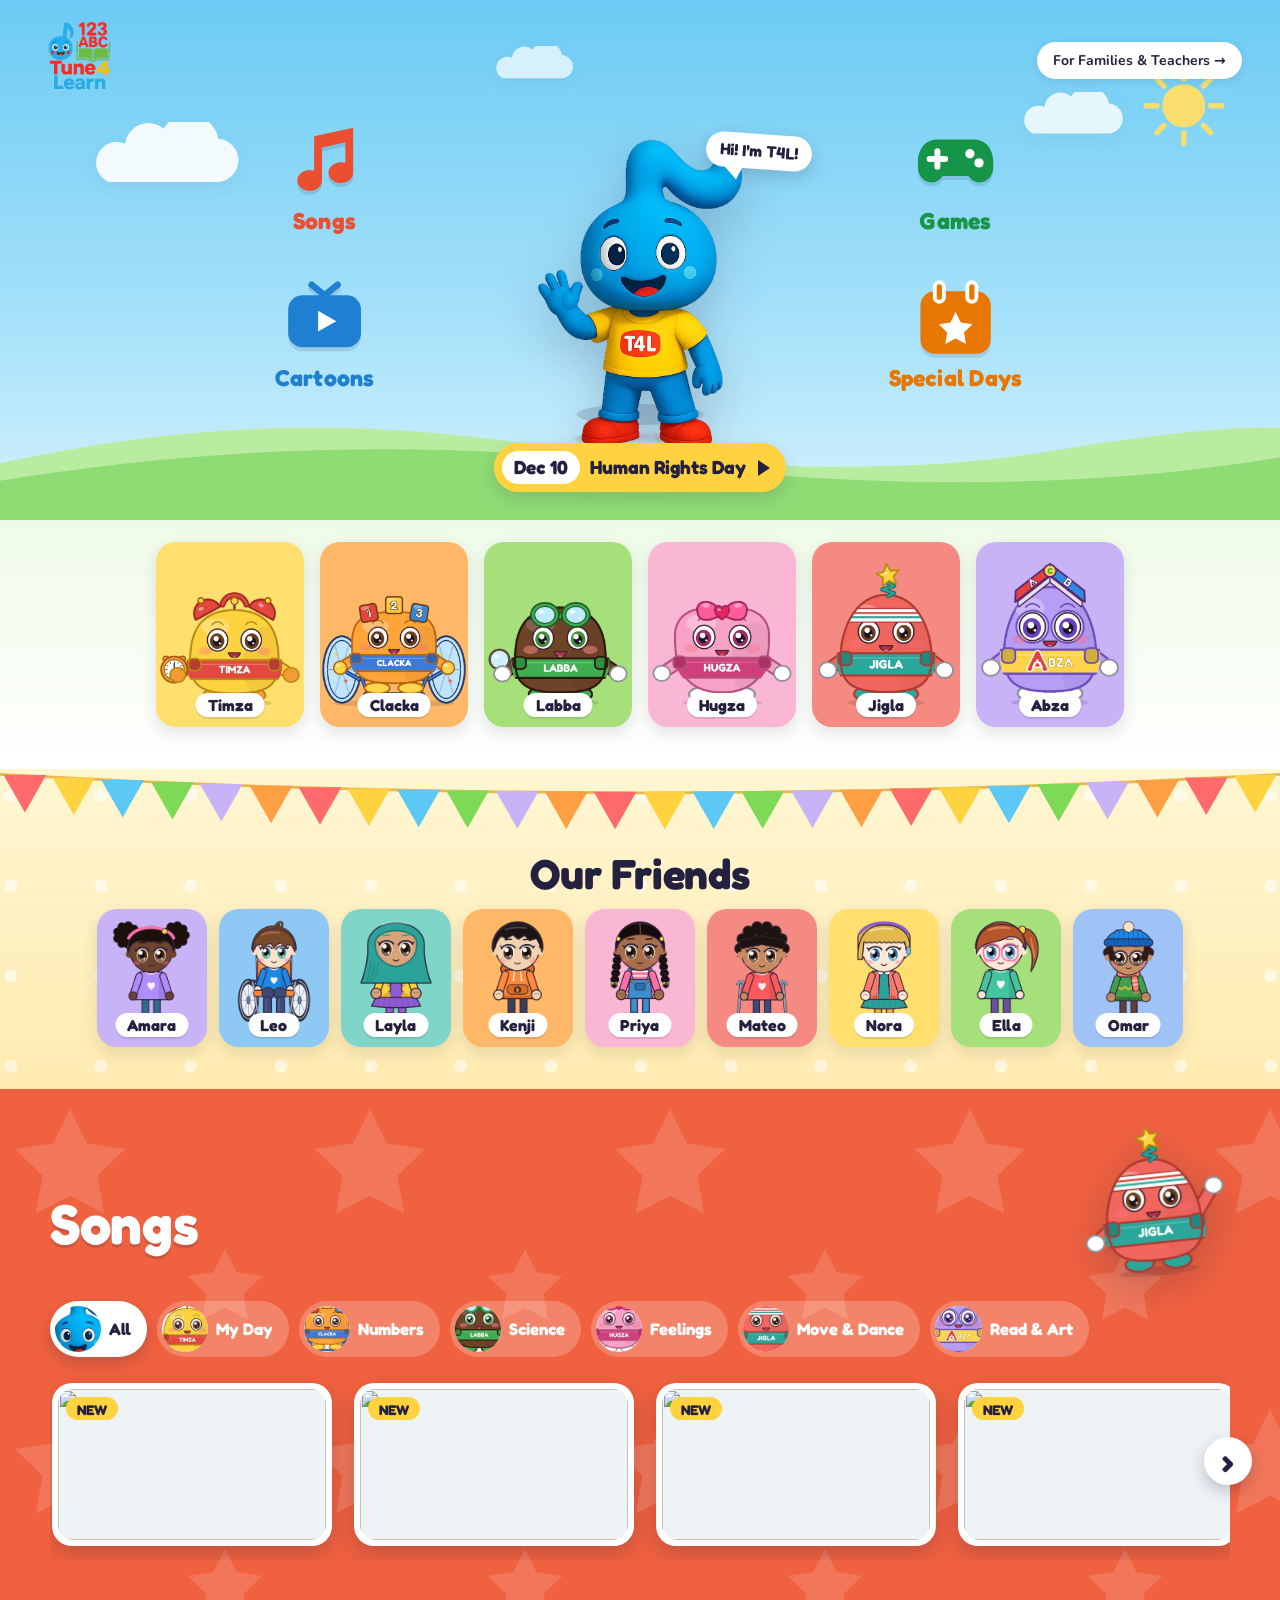
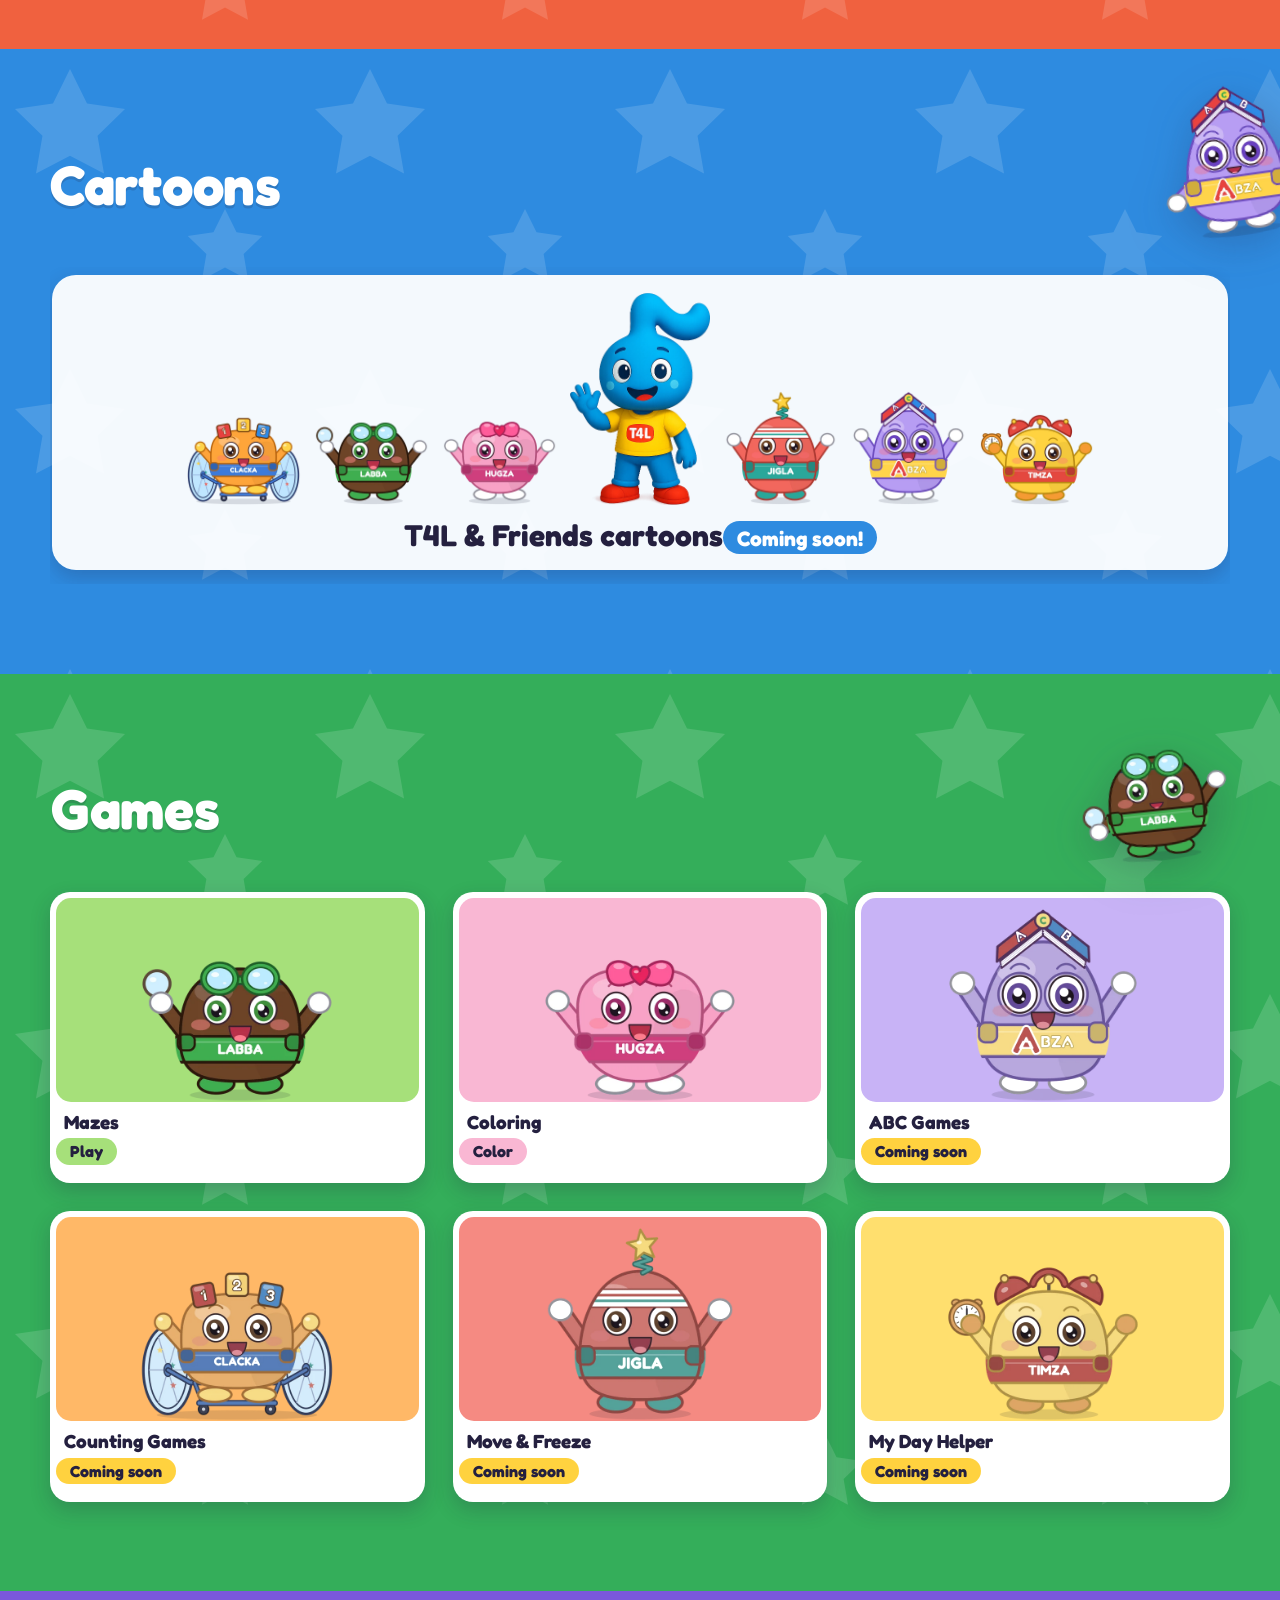
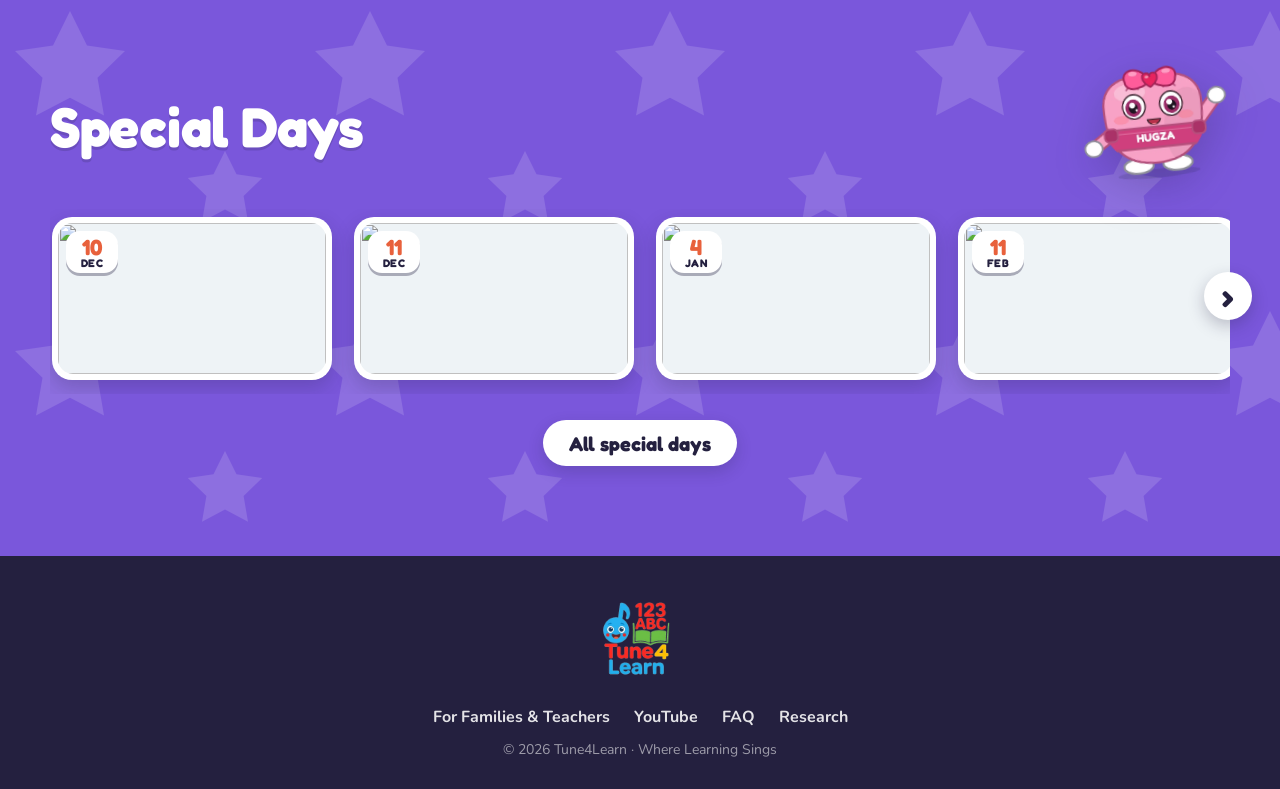
==== commit 113e7b14: "Site v8: Ben Tıkır-style sections, song topics, cartoons area, sky scene Co-Authored-By: Claude Opus" ====
--- a/index.html
+++ b/index.html
@@ -29,10 +29,17 @@
 <main>
 <!-- ============ HERO ============ -->
 <section class="k-hero" aria-label="Say hi to T4L">
+  <div class="k-scene" aria-hidden="true">
+    <svg class="k-cloud c1" viewBox="0 0 200 80"><path d="M38 72h128a26 26 0 0 0 4-52 36 36 0 0 0-66-12 28 28 0 0 0-46 18 24 24 0 0 0-20 46z" fill="#fff"/></svg>
+    <svg class="k-cloud c2" viewBox="0 0 200 80"><path d="M38 72h128a26 26 0 0 0 4-52 36 36 0 0 0-66-12 28 28 0 0 0-46 18 24 24 0 0 0-20 46z" fill="#fff"/></svg>
+    <svg class="k-cloud c3" viewBox="0 0 200 80"><path d="M38 72h128a26 26 0 0 0 4-52 36 36 0 0 0-66-12 28 28 0 0 0-46 18 24 24 0 0 0-20 46z" fill="#fff"/></svg>
+    <svg class="k-sun" viewBox="0 0 100 100"><circle cx="50" cy="50" r="24" fill="#FFE066"/><g stroke="#FFE066" stroke-width="6" stroke-linecap="round"><path d="M50 8v12M50 80v12M8 50h12M80 50h12M20 20l8 8M72 72l8 8M80 20l-8 8M28 72l-8 8"/></g></svg>
+    <svg class="k-hills" viewBox="0 0 1440 200" preserveAspectRatio="none"><path d="M0 120C180 60 360 40 560 80s420 70 620 20 260-40 260-40V200H0z" fill="#B9EBA0"/><path d="M0 150c240-60 480-70 720-30s480 50 720-10V200H0z" fill="#8FDB74"/></svg>
+  </div>
   <div class="k-stage">
     <nav class="k-doors k-doors-l" aria-label="Sections">
       <a class="k-door d-songs" href="#songs"><span class="k-door-c"><svg viewBox="0 0 64 64" aria-hidden="true"><path fill="currentColor" d="M24 12.5 54 6v34.5a9.5 8 0 1 1-6-7.4V17.2l-18 3.9v25.4a9.5 8 0 1 1-6-7.4z"/></svg></span><span class="k-door-t">Songs</span></a>
-      <a class="k-door d-math" href="#math"><span class="k-door-c"><svg viewBox="0 0 64 64" aria-hidden="true"><rect x="5" y="5" width="54" height="54" rx="13" fill="currentColor"/><path d="M19 22h12M25 16v12M35 23h12M19 43l12 0M35 39h12M35 47h12" stroke="#fff" stroke-width="5" stroke-linecap="round"/></svg></span><span class="k-door-t">Math</span></a>
+      <a class="k-door d-cartoons" href="#cartoons"><span class="k-door-c"><svg viewBox="0 0 64 64" aria-hidden="true"><rect x="4" y="14" width="56" height="40" rx="11" fill="currentColor"/><path d="M22 6l10 8 10-8" stroke="currentColor" stroke-width="5" stroke-linecap="round" stroke-linejoin="round" fill="none"/><path d="M27 26v16l14-8z" fill="#fff"/></svg></span><span class="k-door-t">Cartoons</span></a>
     </nav>
     <button class="k-star k-talker" type="button" data-who="t4l" aria-label="Tap T4L">
       <span class="k-bubble k-say" aria-live="polite">Hi! I'm T4L!</span>
@@ -75,6 +82,7 @@
 
 <!-- ============ THE KIDS ============ -->
 <section class="k-pals k-kids" aria-label="Our friends">
+  <svg class="k-bunting" viewBox="0 0 1440 70" preserveAspectRatio="none" aria-hidden="true"><path d="M0 6Q720 46 1440 6" stroke="#E7B84A" stroke-width="3" fill="none"/><g><path d="M4 6.5L52 6.5L28 47.5z" fill="#FF6B6B"/><path d="M59 9.3L107 9.3L83 50.3z" fill="#FFD23F"/><path d="M114 12.0L162 12.0L138 53.0z" fill="#5CC8F5"/><path d="M170 14.3L218 14.3L194 55.3z" fill="#7ED957"/><path d="M225 16.4L273 16.4L249 57.4z" fill="#C8B3F6"/><path d="M281 18.3L329 18.3L305 59.3z" fill="#FF9F43"/><path d="M336 20.0L384 20.0L360 61.0z" fill="#FF6B6B"/><path d="M391 21.4L439 21.4L415 62.4z" fill="#FFD23F"/><path d="M447 22.6L495 22.6L471 63.6z" fill="#5CC8F5"/><path d="M502 23.6L550 23.6L526 64.6z" fill="#7ED957"/><path d="M558 24.3L606 24.3L582 65.3z" fill="#C8B3F6"/><path d="M613 24.7L661 24.7L637 65.7z" fill="#FF9F43"/><path d="M668 25.0L716 25.0L692 66.0z" fill="#FF6B6B"/><path d="M724 25.0L772 25.0L748 66.0z" fill="#FFD23F"/><path d="M779 24.7L827 24.7L803 65.7z" fill="#5CC8F5"/><path d="M834 24.3L882 24.3L858 65.3z" fill="#7ED957"/><path d="M890 23.6L938 23.6L914 64.6z" fill="#C8B3F6"/><path d="M945 22.6L993 22.6L969 63.6z" fill="#FF9F43"/><path d="M1001 21.4L1049 21.4L1025 62.4z" fill="#FF6B6B"/><path d="M1056 20.0L1104 20.0L1080 61.0z" fill="#FFD23F"/><path d="M1111 18.3L1159 18.3L1135 59.3z" fill="#5CC8F5"/><path d="M1167 16.4L1215 16.4L1191 57.4z" fill="#7ED957"/><path d="M1222 14.3L1270 14.3L1246 55.3z" fill="#C8B3F6"/><path d="M1278 12.0L1326 12.0L1302 53.0z" fill="#FF9F43"/><path d="M1333 9.3L1381 9.3L1357 50.3z" fill="#FF6B6B"/><path d="M1388 6.5L1436 6.5L1412 47.5z" fill="#FFD23F"/></g></svg>
   <h2 class="k-h k-kids-h">Our Friends</h2>
   <button class="k-arrow k-prev" type="button" data-for="strip2" aria-label="Back"><span aria-hidden="true">‹</span></button>
   <ul class="k-strip" id="strip2">
@@ -114,17 +122,25 @@
   <button class="k-peek k-talker" type="button" data-who="jigla" aria-label="Talk with Jigla"><span class="k-say" aria-live="polite"></span><img src="assets/cast/jigla_el_salliyor.webp" alt="" loading="lazy"></button>
   <div class="k-wrap">
     <h2 class="k-h">Songs</h2>
-    <ul class="k-grid" id="songsGrid"></ul>
-    <button class="k-more" type="button" data-shelf="songs">All songs</button>
-  </div>
-</section>
-
-<!-- ============ MATH ============ -->
-<section id="math" class="k-band b-math">
-  <button class="k-peek k-talker" type="button" data-who="clacka" aria-label="Talk with Clacka"><span class="k-say" aria-live="polite"></span><img src="assets/cast/clacka_el_salliyor.webp" alt="" loading="lazy"></button>
-  <div class="k-wrap">
-    <h2 class="k-h">Math Songs</h2>
-    <ul class="k-grid" id="mathGrid"></ul>
+    <div class="k-topics" id="topics" role="tablist" aria-label="Song topics"></div>
+    <div class="k-rowwrap">
+      <button class="k-rarr k-rl" type="button" data-row="songsRow" aria-label="Back"><span aria-hidden="true">‹</span></button>
+      <ul class="k-row" id="songsRow"></ul>
+      <button class="k-rarr k-rr" type="button" data-row="songsRow" aria-label="Next"><span aria-hidden="true">›</span></button>
+    </div>
+  </div>
+</section>
+
+<!-- ============ CARTOONS ============ -->
+<section id="cartoons" class="k-band b-cartoons">
+  <button class="k-peek k-talker" type="button" data-who="abza" aria-label="Talk with Abza"><span class="k-say" aria-live="polite"></span><img src="assets/cast/abza_el_salliyor.webp" alt="" loading="lazy"></button>
+  <div class="k-wrap">
+    <h2 class="k-h">Cartoons</h2>
+    <div class="k-rowwrap">
+      <button class="k-rarr k-rl" type="button" data-row="cartoonsRow" aria-label="Back"><span aria-hidden="true">‹</span></button>
+      <ul class="k-row" id="cartoonsRow"></ul>
+      <button class="k-rarr k-rr" type="button" data-row="cartoonsRow" aria-label="Next"><span aria-hidden="true">›</span></button>
+    </div>
   </div>
 </section>
 
@@ -167,7 +183,11 @@
   <button class="k-peek k-talker" type="button" data-who="hugza" aria-label="Talk with Hugza"><span class="k-say" aria-live="polite"></span><img src="assets/cast/hugza_el_salliyor.webp" alt="" loading="lazy"></button>
   <div class="k-wrap">
     <h2 class="k-h">Special Days</h2>
-    <ul class="k-grid" id="daysGrid"></ul>
+    <div class="k-rowwrap">
+      <button class="k-rarr k-rl" type="button" data-row="daysRow" aria-label="Back"><span aria-hidden="true">‹</span></button>
+      <ul class="k-row" id="daysRow"></ul>
+      <button class="k-rarr k-rr" type="button" data-row="daysRow" aria-label="Next"><span aria-hidden="true">›</span></button>
+    </div>
     <button class="k-more" type="button" data-shelf="days">All special days</button>
   </div>
 </section>
--- a/kids.css
+++ b/kids.css
@@ -332,3 +332,67 @@
 .k-star{width:clamp(150px,16vw,228px)}
 .k-bubble{max-width:200px;right:-38%;top:0}
 @media (max-width:900px){.k-star{width:min(40vw,170px)}.k-bubble{max-width:150px;right:-46%}}
+
+/* ===== v8 · scene, topics, rows, cartoons ===== */
+.k-hero{background:linear-gradient(180deg,#6CCBF4 0%,#A5E1FA 62%,#D3F1FD 100%)}
+.k-hero::before,.k-hero::after{display:none}
+.k-scene{position:absolute;inset:0;pointer-events:none;z-index:0}
+.k-cloud{position:absolute;opacity:.9;filter:drop-shadow(0 6px 10px rgba(36,32,63,.06))}
+.k-cloud.c1{width:clamp(110px,13vw,200px);left:6%;top:24%;animation:drift 38s linear infinite alternate}
+.k-cloud.c2{width:clamp(80px,9vw,140px);right:12%;top:18%;opacity:.8;animation:drift 46s linear infinite alternate-reverse}
+.k-cloud.c3{width:clamp(70px,7vw,110px);left:38%;top:9%;opacity:.7;animation:drift 52s linear infinite alternate}
+.k-sun{position:absolute;width:clamp(70px,7vw,110px);right:4%;top:12%;animation:spin 60s linear infinite;opacity:.95}
+.k-hills{position:absolute;left:0;right:0;bottom:0;width:100%;height:clamp(70px,13vh,130px)}
+@keyframes drift{to{transform:translateX(60px)}}
+@keyframes spin{to{transform:rotate(360deg)}}
+.k-stage{position:relative;z-index:2}
+.k-today{position:relative;z-index:3}
+.d-cartoons{--c:#1F7FD1}
+/* mascot strip sits on the grass */
+.k-pals{background:linear-gradient(#8FDB74 0,#8FDB74 10px,#EFFBE7 10px,#FFFFFF 100%)}
+/* our friends: sunny garland */
+.k-kids{position:relative;background:radial-gradient(circle at 12% 30%,rgba(255,255,255,.55) 0 6px,transparent 7px) 0 0/90px 90px,linear-gradient(#FFF6D2,#FFEBB0);padding-top:clamp(64px,7vw,84px)}
+.k-bunting{position:absolute;left:0;right:0;top:0;width:100%;height:clamp(44px,5vw,70px)}
+.k-kids .k-kids-h{color:var(--ink)}
+/* topics */
+.k-topics{display:flex;flex-wrap:wrap;gap:10px;margin:-6px 0 18px}
+.k-topic{display:flex;align-items:center;gap:8px;background:rgba(255,255,255,.22);color:#fff;border-radius:999px;padding:5px 16px 5px 5px;font:800 clamp(14px,1.3vw,17px)/1 var(--head);transition:transform .2s var(--pop),background .2s}
+.k-tface{width:clamp(38px,3.6vw,48px);aspect-ratio:1;border-radius:50%;background:#fff;display:grid;place-items:center;overflow:hidden}
+.k-tface img{width:118%;max-width:none;height:auto;margin-top:22%}
+.k-topic[data-who="t4l"] .k-tface img{width:84%;margin-top:30%}
+.k-topic:hover{transform:translateY(-2px)}
+.k-topic[aria-selected="true"]{background:#fff;color:var(--ink);box-shadow:0 6px 14px rgba(36,32,63,.22)}
+/* rows */
+.k-rowwrap{position:relative}
+.k-row{list-style:none;margin:0;padding:8px 2px 14px;display:flex;gap:clamp(14px,1.8vw,22px);overflow-x:auto;scroll-snap-type:x proximity;scrollbar-width:none;scroll-padding:0 2px}
+.k-row::-webkit-scrollbar{display:none}
+.k-row>li{flex:0 0 clamp(220px,22vw,280px);scroll-snap-align:start}
+.k-rarr{position:absolute;top:calc(50% - 6px);transform:translateY(-50%);z-index:3;width:48px;height:48px;border-radius:50%;background:#fff;color:var(--ink);font:900 32px/1 var(--head);display:grid;place-items:center;box-shadow:0 6px 16px rgba(36,32,63,.25);transition:transform .2s var(--pop)}
+.k-rarr:hover{transform:translateY(-50%) scale(1.08)}
+.k-rl{left:-22px}.k-rr{right:-22px}
+/* cartoons */
+.b-cartoons{background:#2E8BE0}
+#cartoons .k-peek{left:-30px;transform:rotate(8deg)}
+#cartoons:hover .k-peek{transform:rotate(4deg) translateY(-14px)}
+#cartoons .k-peek .k-say{left:70%}
+.k-cwide{flex:1 1 100%!important}
+.k-soonbox{background:rgba(255,255,255,.95);border-radius:24px;padding:18px 18px 16px;display:flex;flex-direction:column;align-items:center;gap:10px;box-shadow:0 8px 20px rgba(36,32,63,.22)}
+.k-soonpals{display:flex;align-items:flex-end;justify-content:center;gap:clamp(2px,1vw,14px);width:100%}
+.k-soonpals img{width:clamp(48px,9vw,120px);height:auto}
+.k-soonpals .k-soont4l{width:clamp(64px,11vw,150px)}
+.k-soonbox p{margin:0;text-align:center;font:800 clamp(20px,2.4vw,30px)/1.1 var(--head);color:var(--ink)}
+.k-soonbox p span{display:block;margin-top:6px;font-size:.7em;color:#fff;background:#2E8BE0;border-radius:999px;padding:6px 14px 4px;display:inline-block}
+@media (max-width:700px){
+  .k-rarr{display:none}
+  .k-row>li{flex-basis:72vw}
+  .k-topics{flex-wrap:nowrap;overflow-x:auto;scrollbar-width:none;margin-left:-16px;margin-right:-16px;padding:0 16px}
+  .k-topic{flex:0 0 auto}
+  .k-hills{height:60px}
+}
+
+.k-tface img,.k-topic[data-who="t4l"] .k-tface img{width:100%;height:100%;margin:0;object-fit:cover}
+.k-rarr[hidden]{display:none}
+#cartoons .k-peek{left:auto;right:-30px;transform:rotate(-8deg)}
+#cartoons:hover .k-peek{transform:rotate(-4deg) translateY(-14px)}
+#cartoons .k-peek .k-say{left:30%}
+@media (min-width:900px){#games .k-grid{grid-template-columns:repeat(3,minmax(0,1fr))}}
